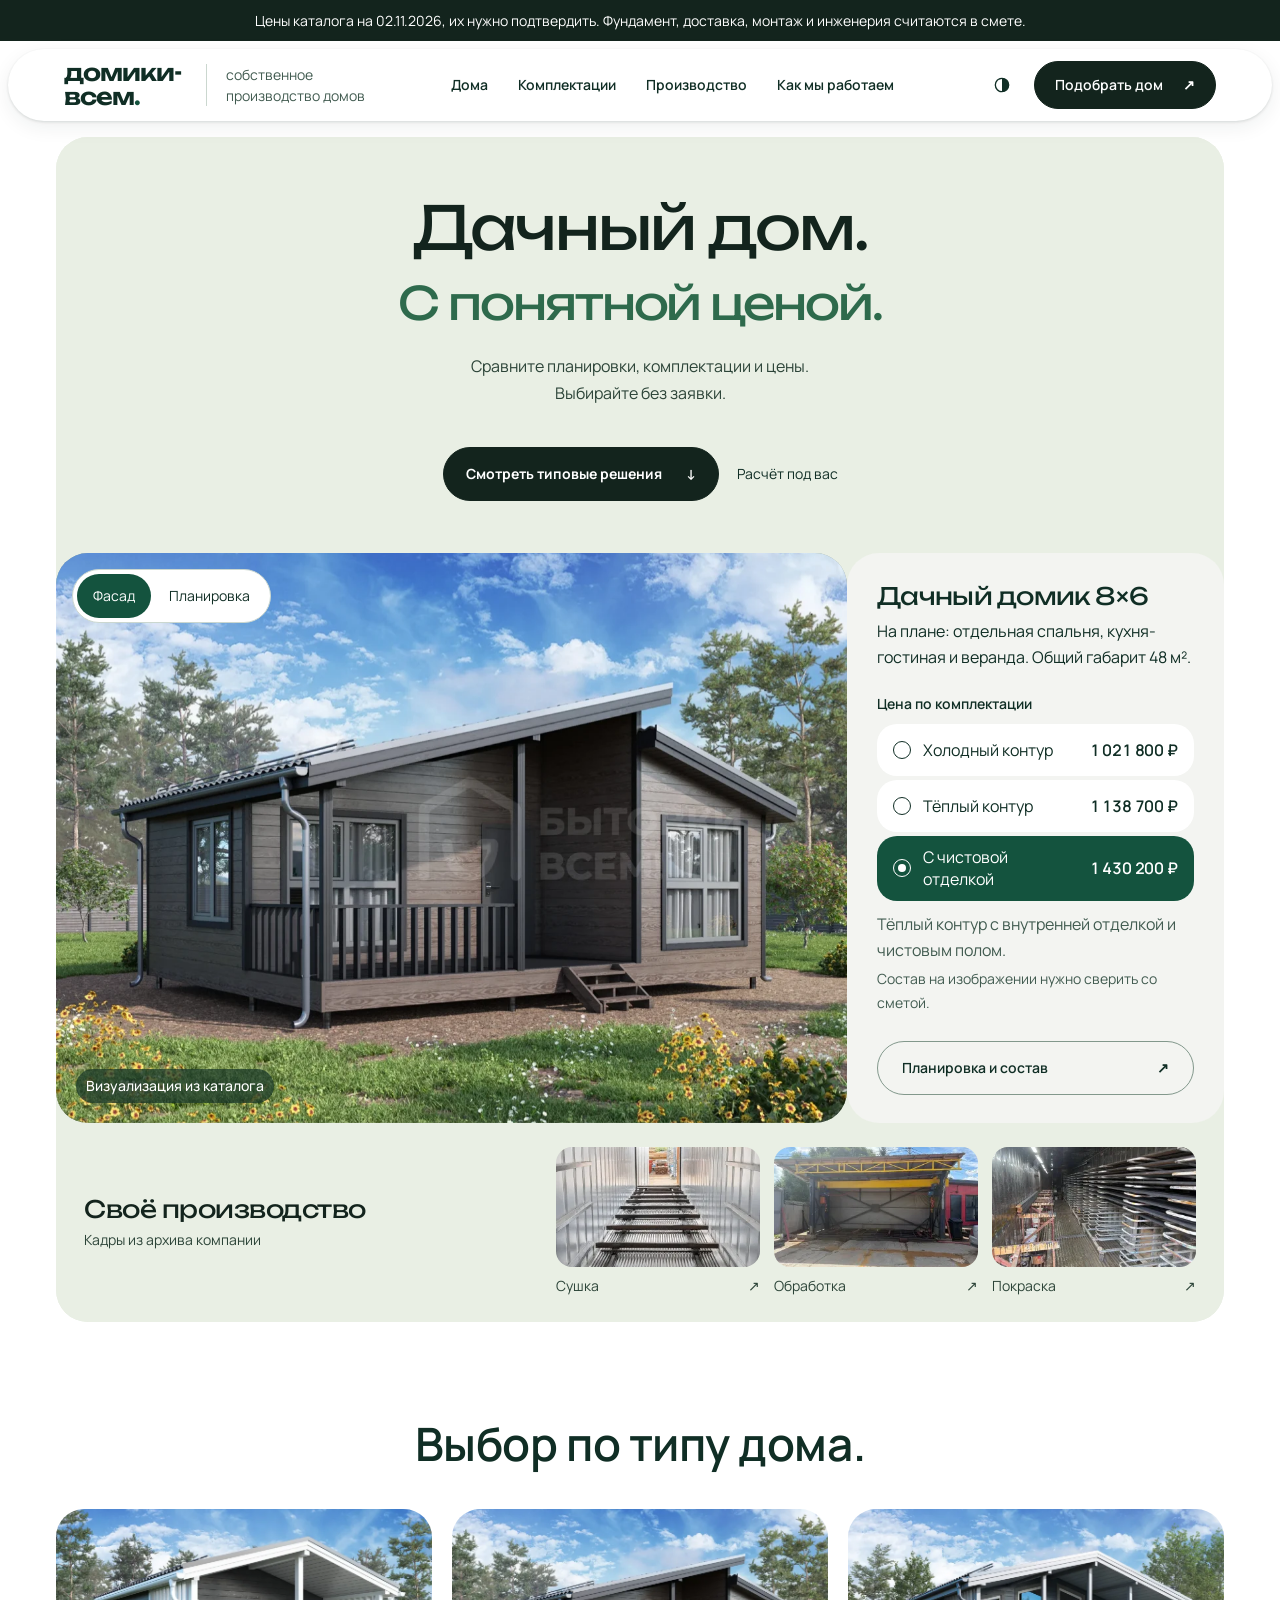
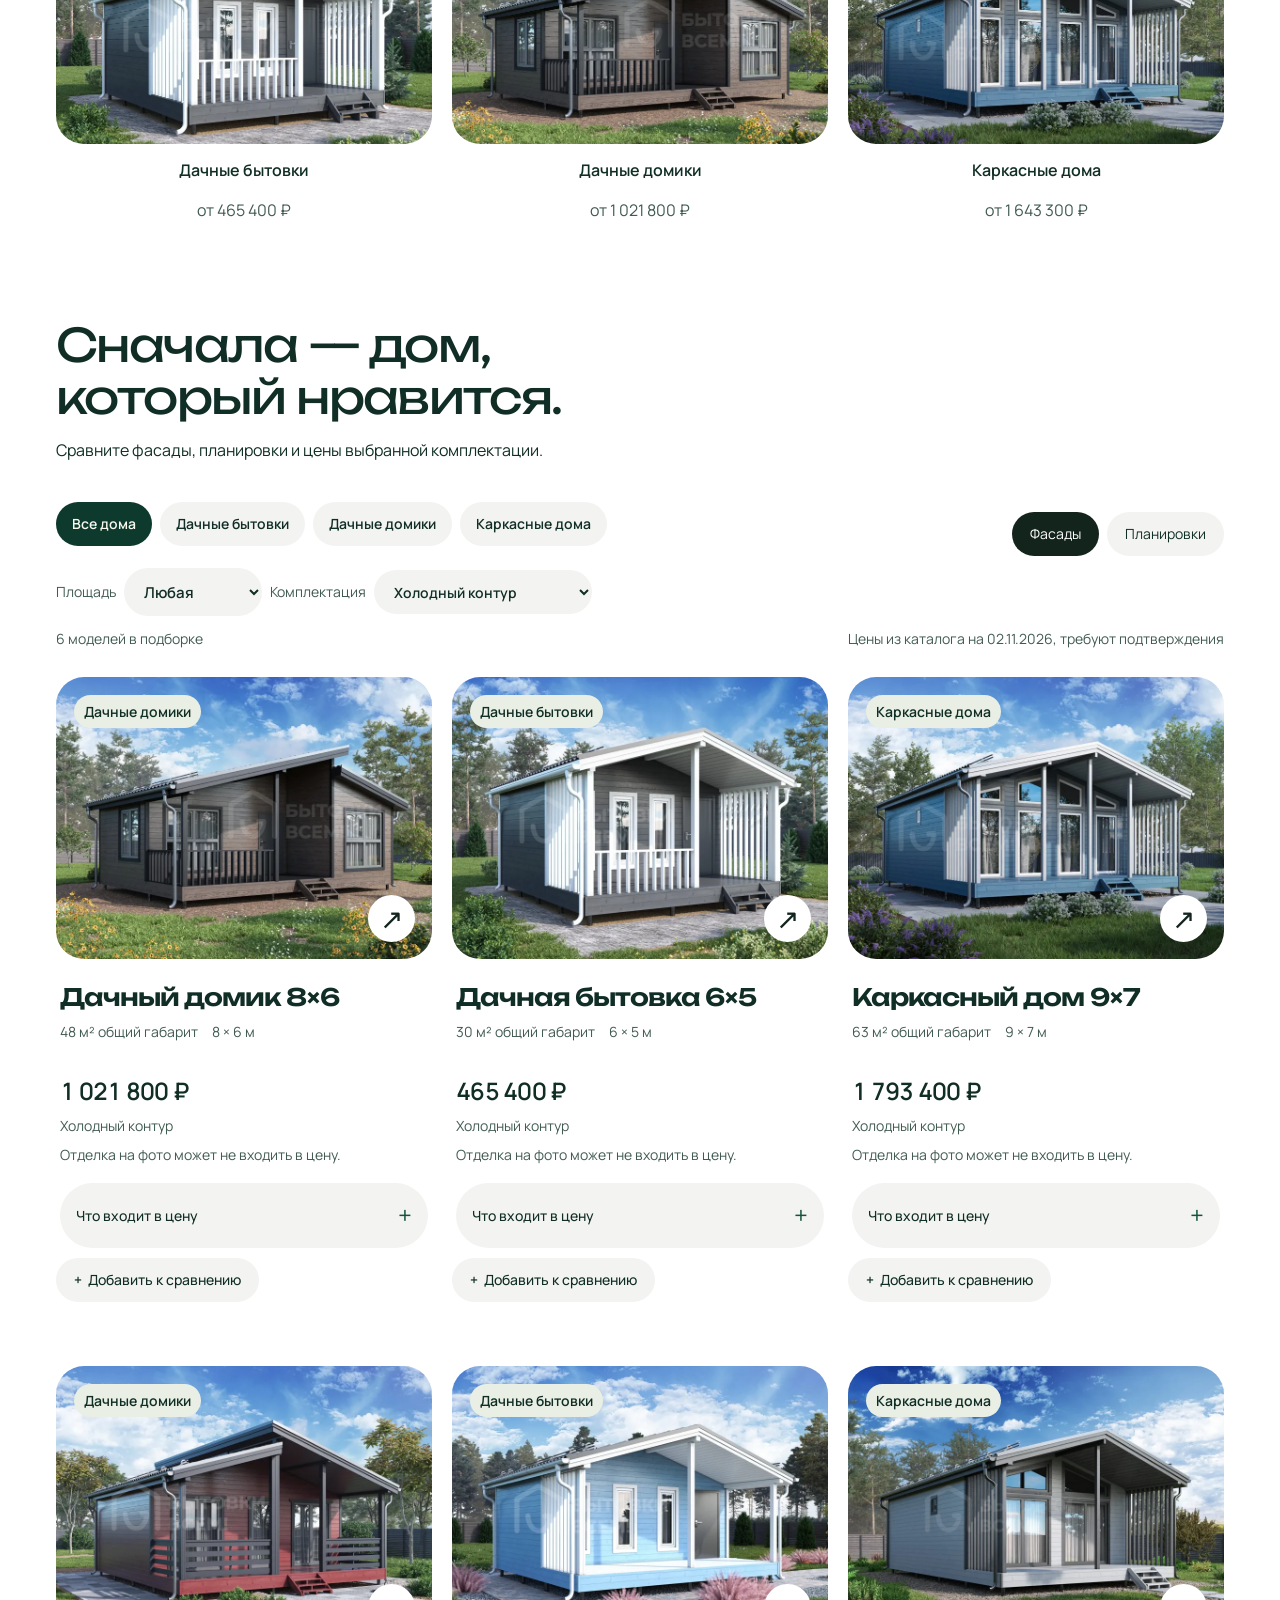
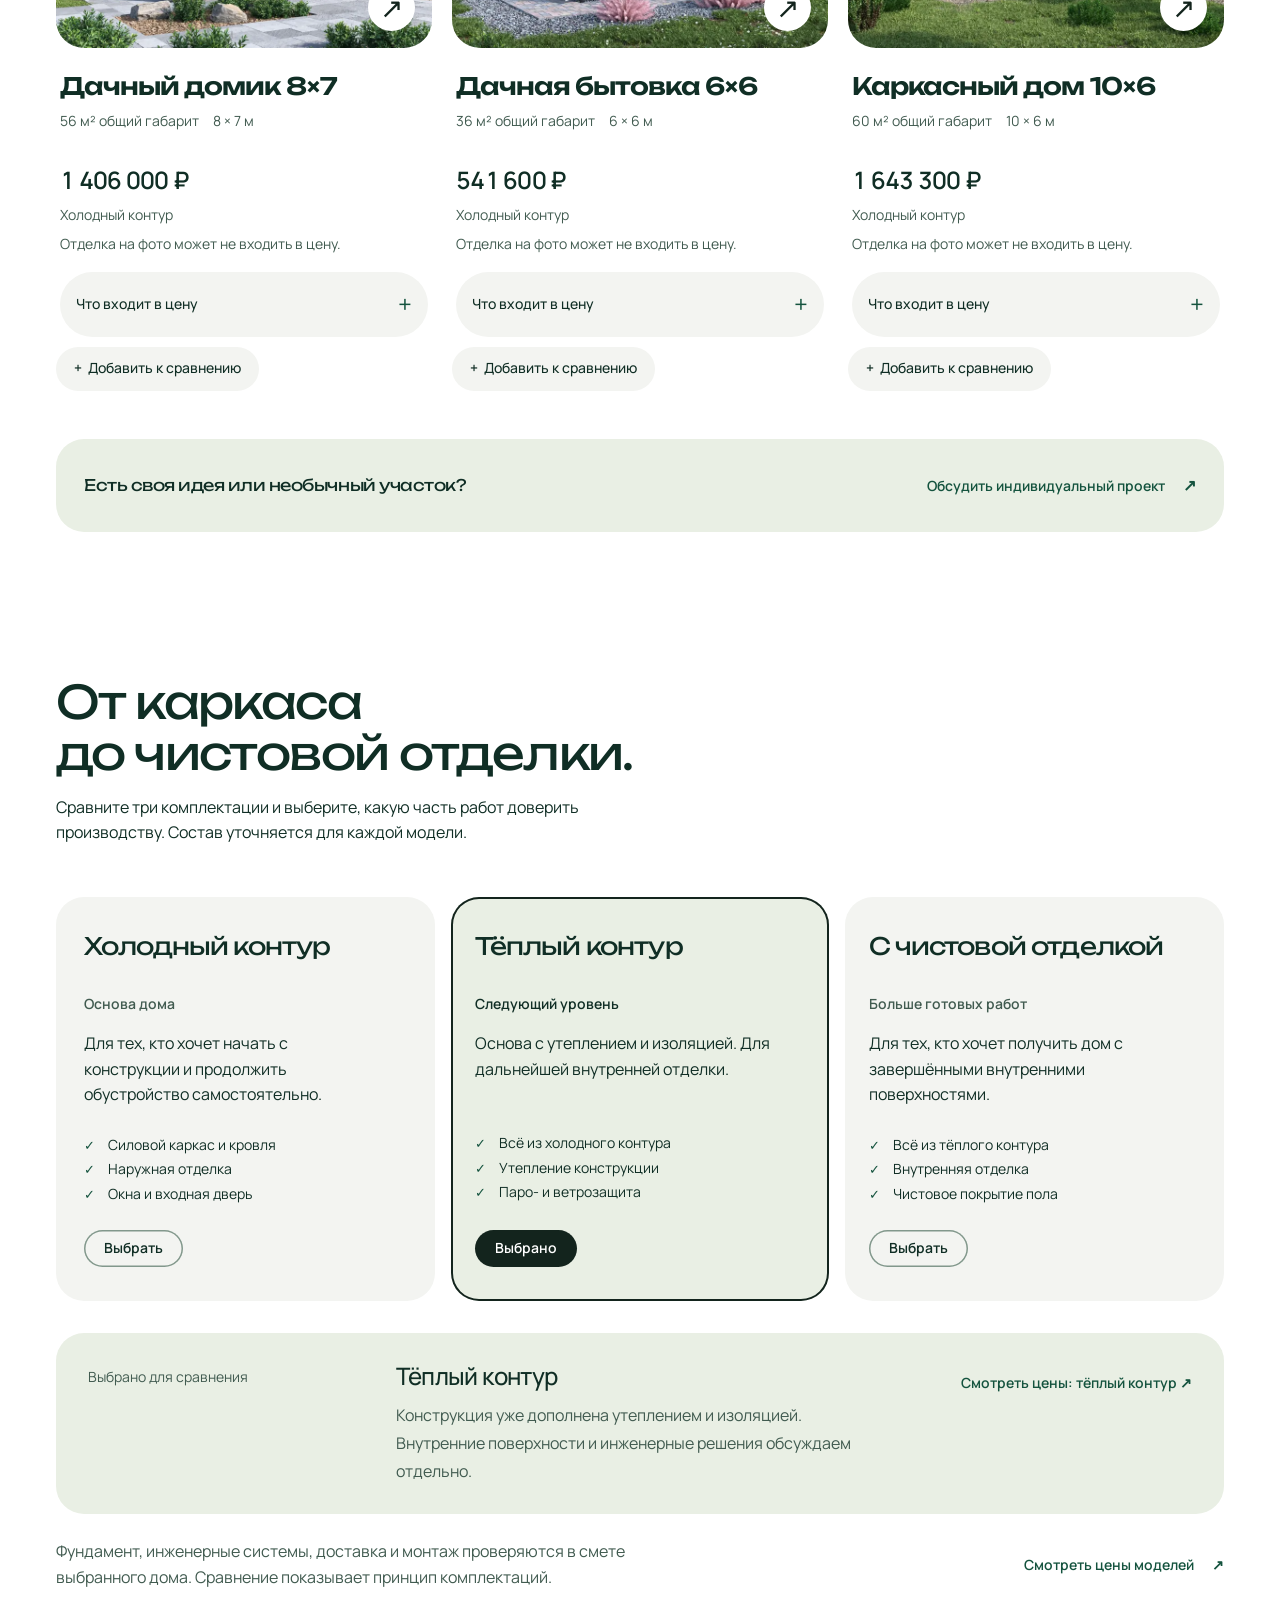
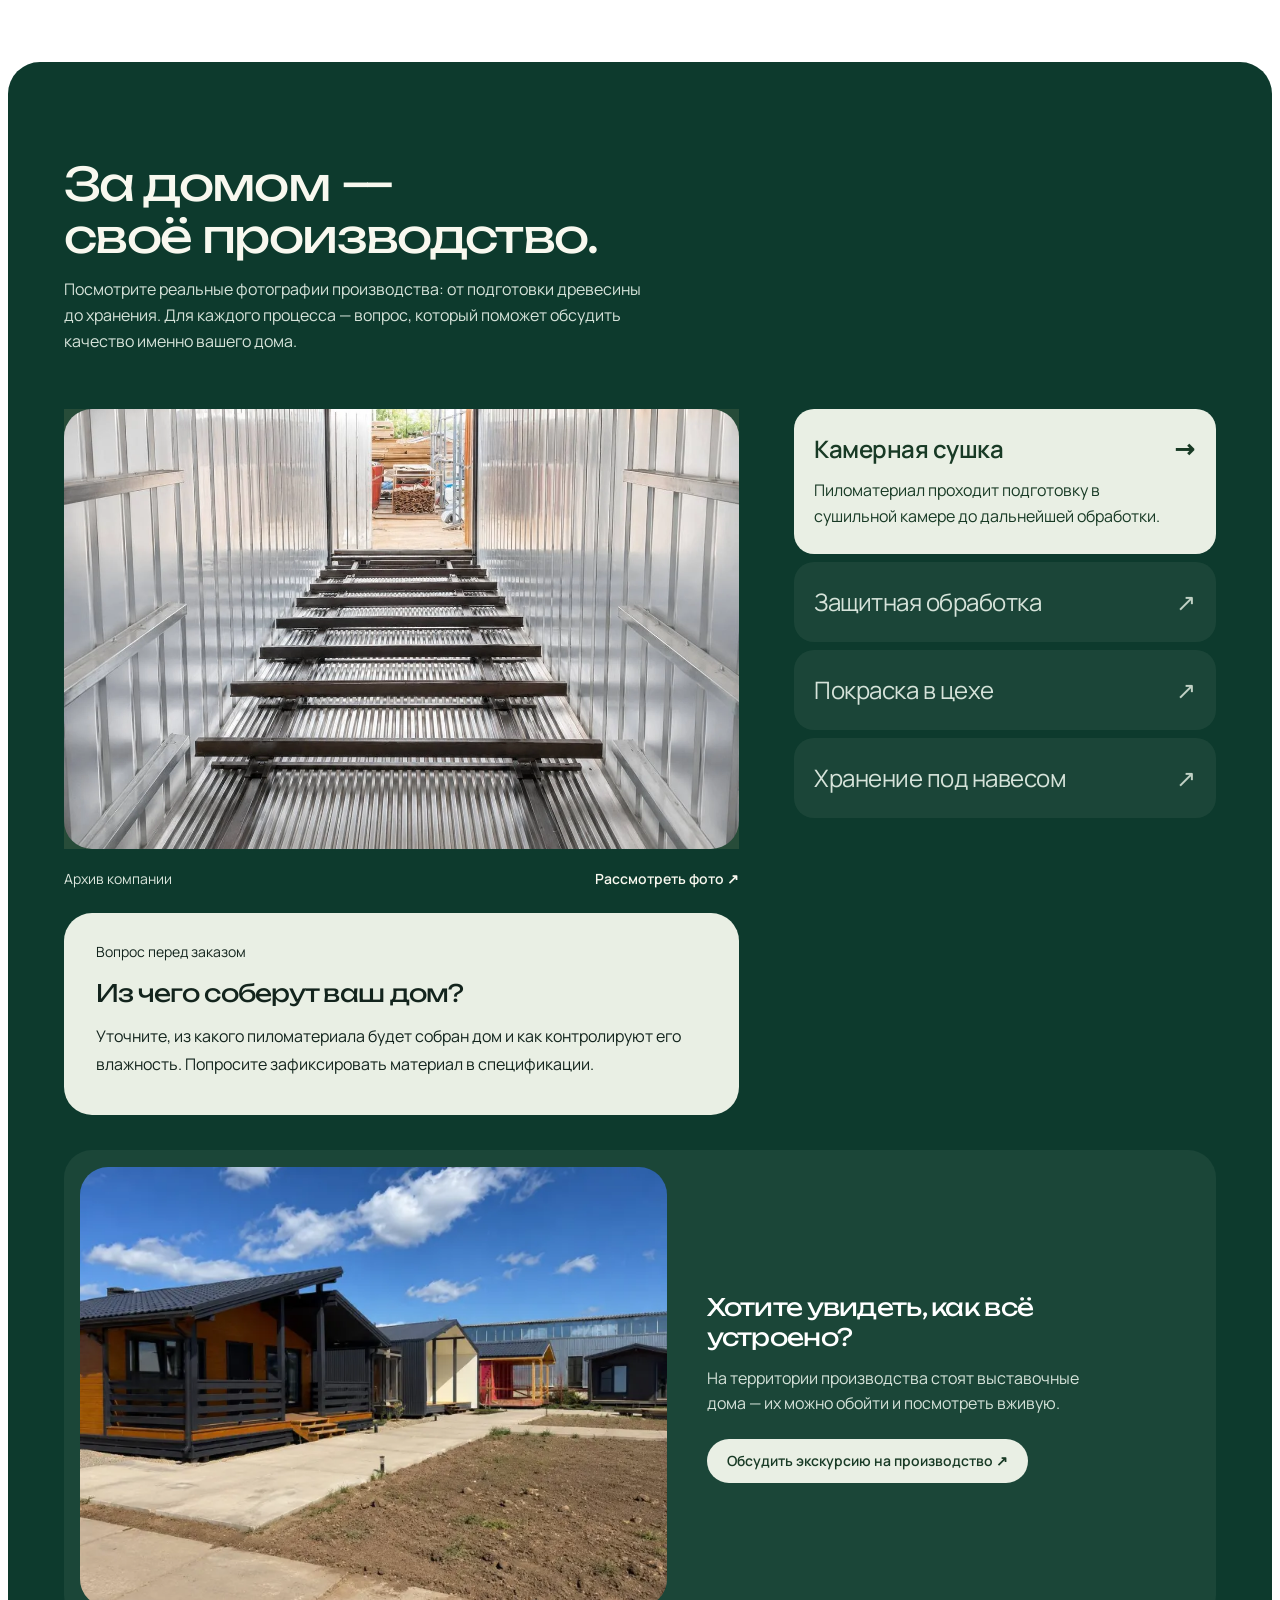
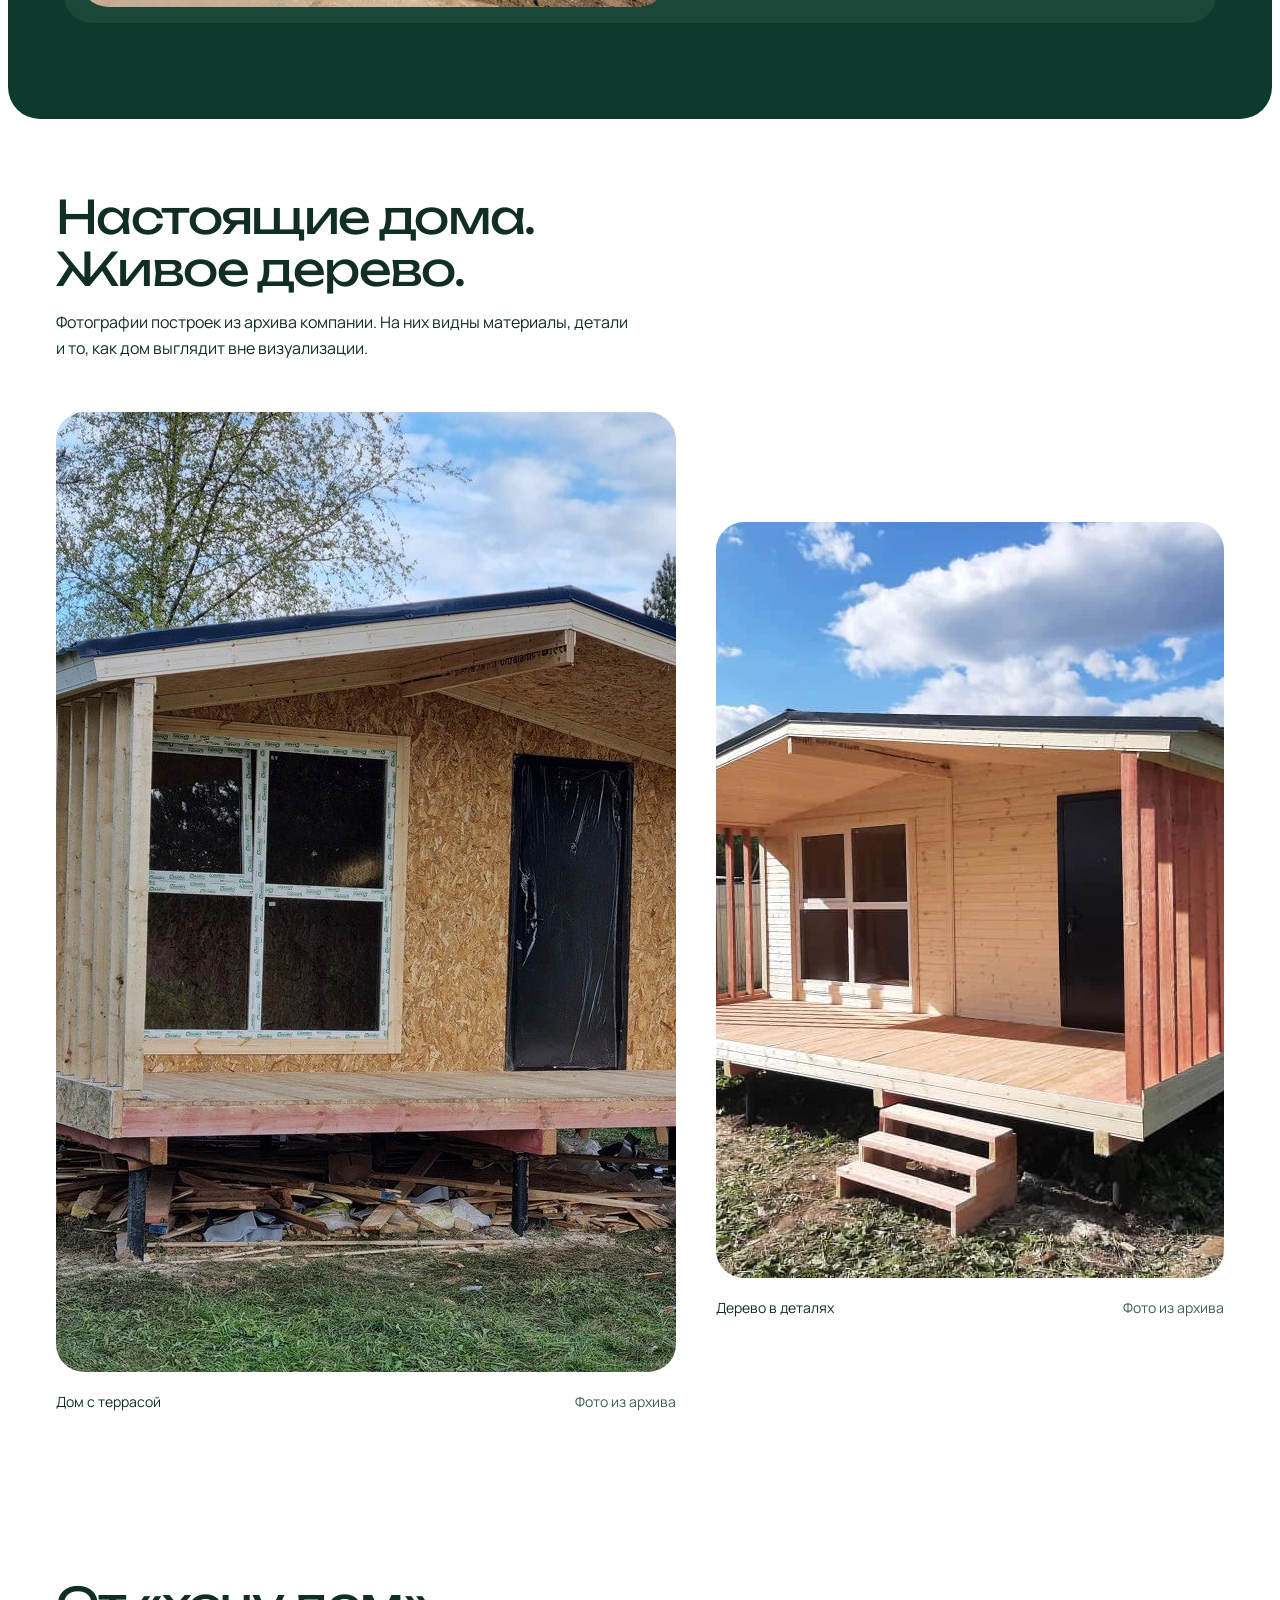
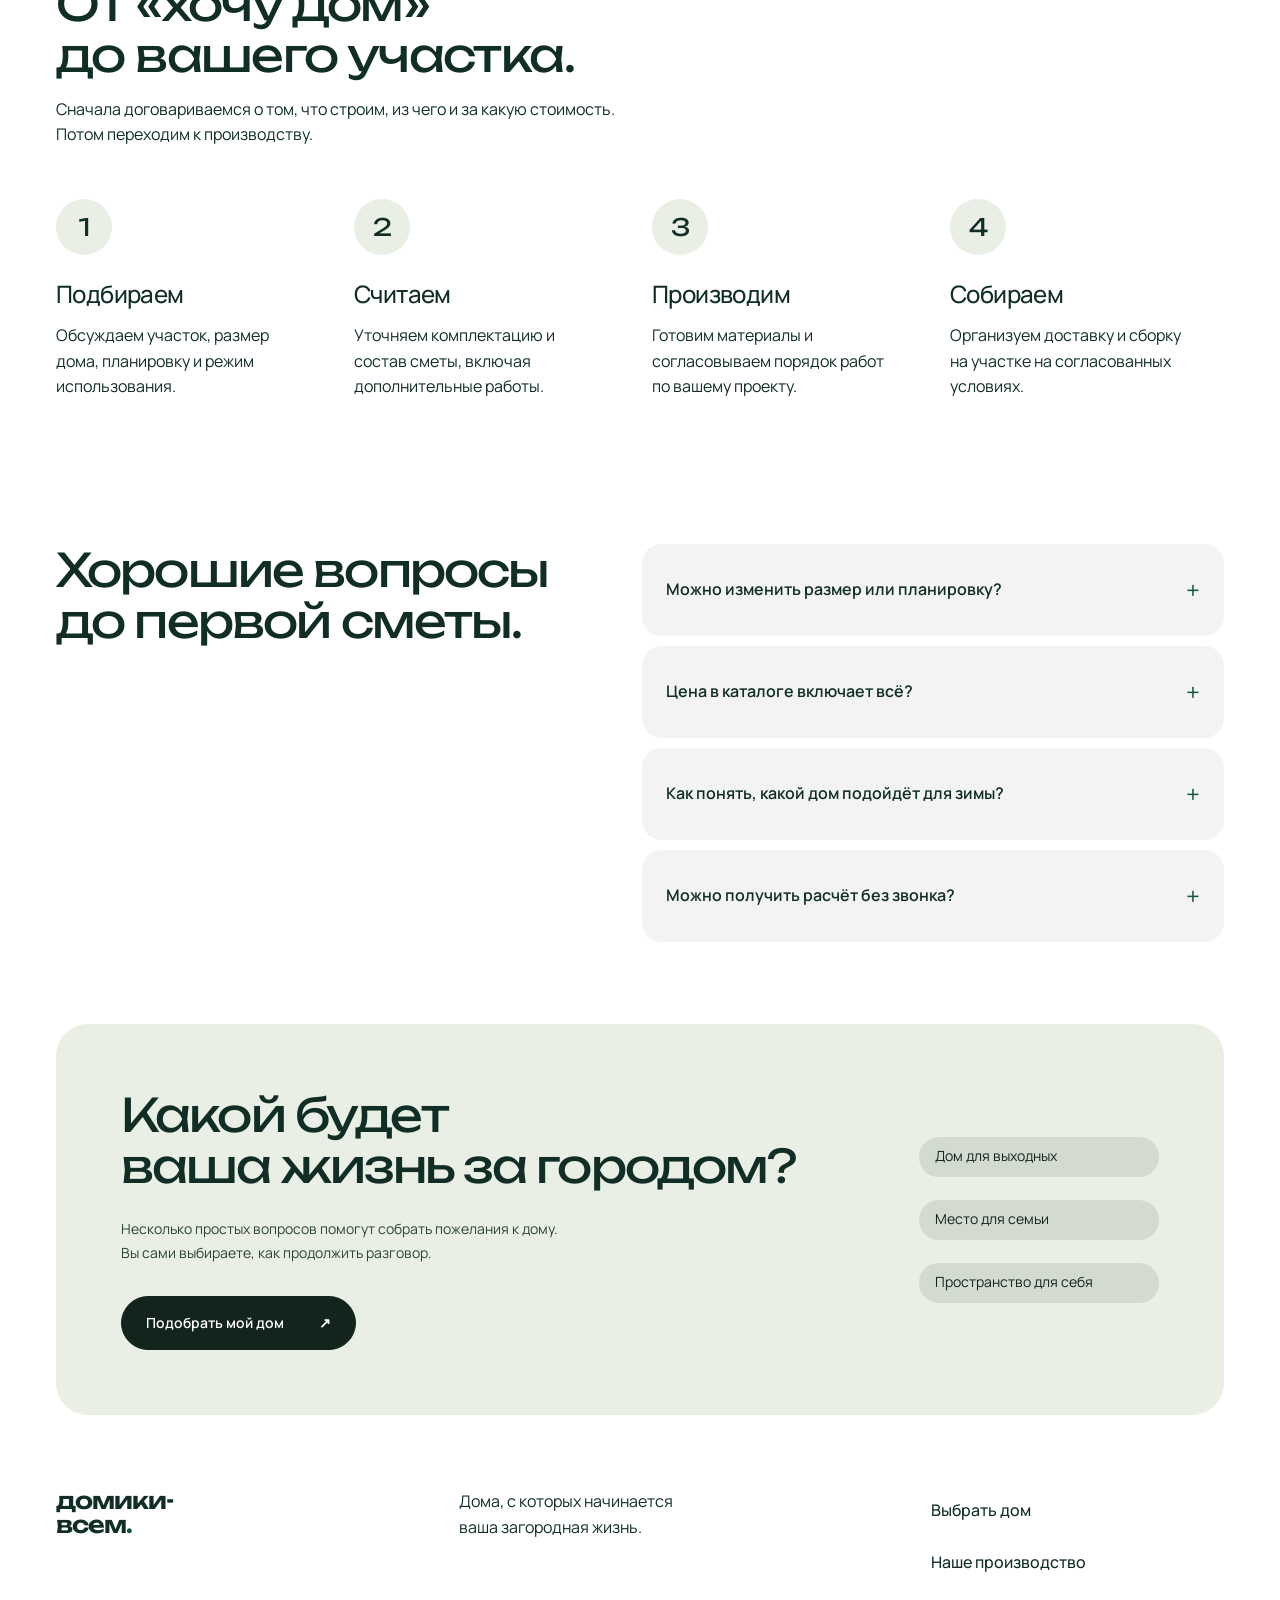
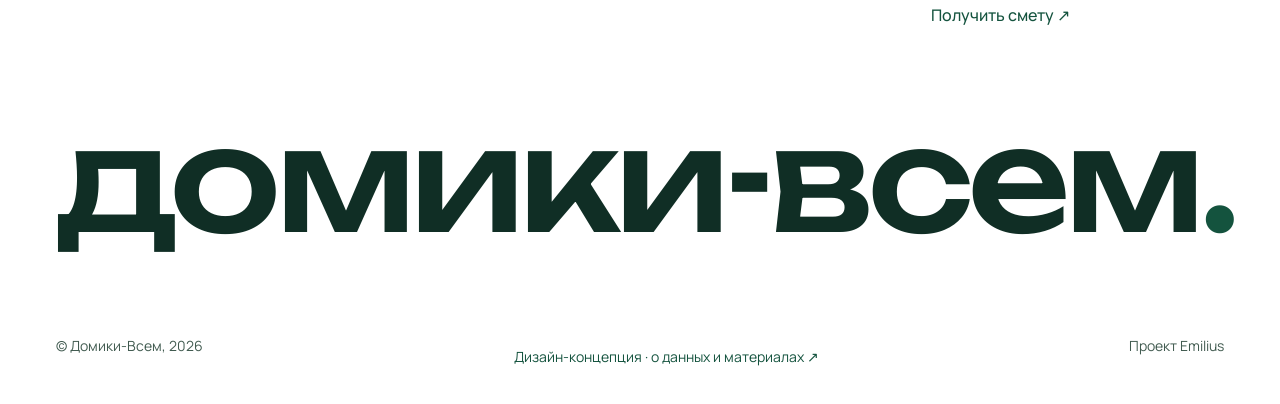
==== experiment/index.html @ b8cc466b "Update the store-style experiment page Co-Authored-By: Claude Opus 5.5 <noreply@anthropic.com>" ====
<!doctype html>
<!-- REVISION 2: Architectural character: compact-house culture, distinctive Unbounded typography, a forest-green living-space hero, staggered house selection and tactile readiness comparison. Product data, estimate flow and public audience preserved. THESIS: A house showroom with transparent choices. OWN-WORLD: daylight canvas, forest green, large unframed architecture and precise spec rows. STORY: see a home, understand its configuration, request an estimate. FIRST VIEWPORT: typographic brand and navigation; left headline, right brief and actions; panoramic house photograph below. FORM: grounded direction 5, exhibition catalogue, seed 46422dab; direct implementation authorized without waiting for customer approval. -->
<html lang="ru">
<head>
<meta charset="UTF-8"><meta name="viewport" content="width=device-width, initial-scale=1.0">
<meta name="theme-color" content="#0d3a2d">
<meta name="robots" content="noindex, nofollow"><meta name="description" content="Дизайн-концепция Домики-Всем: дачные и каркасные дома собственного производства. Выберите модель и комплектацию и посмотрите сценарий получения сметы.">
<title>Домики-Всем — дома для жизни за городом</title>
<link rel="preload" as="font" type="font/woff2" href="assets/unbounded-1.woff2?v=a682225d7b" crossorigin>
<link rel="preload" as="font" type="font/woff2" href="assets/manrope-1.woff2?v=d3303a8d16" crossorigin>
<link rel="stylesheet" href="fonts.css?v=c88b00edbe"><link rel="stylesheet" href="display-font.css?v=42f1547f35"><link rel="stylesheet" href="style.css?v=08215e1f0a"><link rel="stylesheet" href="identity.css?v=648a51b84f"><link rel="stylesheet" href="accessibility.css?v=626a3f6ead"><link rel="stylesheet" href="motion.css?v=b789228e05"><link rel="stylesheet" href="palette.css?v=3a1bd7988d"><link rel="stylesheet" href="hero.css?v=40826214f8">
<link rel="stylesheet" href="store.css?v=24aaf1606e"><link rel="preload" as="image" href="assets/house-1-1.webp" imagesrcset="assets/hero-house-760.webp 760w, assets/hero-house-1200.webp 1200w, assets/house-1-1.webp 1600w" imagesizes="(max-width: 768px) 100vw, (max-width: 950px) calc(100vw - 72px), (max-width: 1100px) 660px, 900px">
</head>
<body>
<a class="skip" href="#main">К содержимому</a>
<p class="store-notice"><span>Цены каталога на 02.11.2026, их нужно подтвердить.</span> <span>Фундамент, доставка, монтаж и инженерия считаются в смете.</span></p>
<header class="header"><div class="header-inner">
<a href="#" class="brand" aria-label="Домики-Всем — главная"><span class="brand-name">домики-<span>всем<span class="brand-period">.</span></span></span><span class="brand-caption"><span class="brand-caption-full">собственное <br>производство домов</span><span class="brand-caption-short">Производство домов</span></span></a>
<nav class="desktop-nav" aria-label="Основная навигация"><a href="#catalog">Дома</a><a href="#packages">Комплектации</a><a href="#production">Производство</a><a href="#process">Как мы работаем</a></nav>
<div class="header-actions"><button class="theme-toggle icon-button" aria-label="Сменить цветовую тему" title="Сменить тему"><svg class="icon" viewBox="0 0 24 24" width="20" height="20" fill="none" stroke="currentColor" stroke-width="1.6" stroke-linecap="round" aria-hidden="true" focusable="false"><circle cx="12" cy="12" r="8"/><path d="M12 4a8 8 0 0 1 0 16z" fill="currentColor" stroke="none"/></svg></button><button class="button button-small outline" data-quiz>Подобрать дом <span aria-hidden="true">↗</span></button><button class="menu-button icon-button" aria-label="Открыть меню" aria-expanded="false" aria-controls="mobile-navigation"><svg class="icon" viewBox="0 0 24 24" width="20" height="20" fill="none" stroke="currentColor" stroke-width="1.6" stroke-linecap="round" aria-hidden="true" focusable="false"><path d="M4 7h16M4 12h16M4 17h16"/></svg></button></div>
</div><nav id="mobile-navigation" class="mobile-nav" aria-label="Мобильная навигация" hidden><a href="#catalog">Дома</a><a href="#packages">Комплектации</a><a href="#production">Производство</a><a href="#process">Как мы работаем</a><button class="button" id="mobile-menu-quiz" type="button">Подобрать дом <span aria-hidden="true">↗</span></button></nav></header>
<main id="main" tabindex="-1">
<div id="home-page">
<section class="hero hero-v2 hero-v3 container" aria-labelledby="hero-title">
<div class="hero-stage">
<div class="hero-copy">
<h1 id="hero-title">Дачный дом. <br><span>С понятной ценой.</span></h1>
<p class="hero-lead">Сравните планировки, комплектации и цены. Выбирайте без заявки.</p>
<div class="hero-buttons"><a class="button" id="hero-catalog-open" href="#catalog">Смотреть типовые решения <span aria-hidden="true">↓</span></a><button class="text-button" data-quiz>Расчёт под вас</button></div>

</div>
<div class="hero-featured">
<div class="hero-visual"><img id="hero-image" src="assets/house-1-1.webp" srcset="assets/hero-house-760.webp 760w, assets/hero-house-1200.webp 1200w, assets/house-1-1.webp 1600w" sizes="(max-width: 768px) 100vw, (max-width: 950px) calc(100vw - 72px), (max-width: 1100px) 660px, 900px" alt="Дачный домик 8×6: визуализация из каталога компании" width="1600" height="1200" fetchpriority="high"><span class="image-caption" id="hero-image-caption" role="status">Визуализация из каталога</span><div class="hero-image-feedback" id="hero-image-feedback" hidden><p id="hero-image-status" role="status"></p><button class="button" id="hero-image-retry" type="button" hidden>Повторить загрузку</button></div><div class="hero-view-controls" role="group" aria-label="Рассмотреть дом 8×6"><button type="button" data-hero-view="facade" aria-pressed="true" aria-controls="hero-image">Фасад</button><button type="button" data-hero-view="plan" aria-pressed="false" aria-controls="hero-image">Планировка</button></div><a class="hero-plan-full" id="hero-plan-full" href="assets/house-1-2.webp" target="_blank" rel="noopener" aria-label="План дома 8×6 в полном размере (новая вкладка)" hidden>План целиком ↗</a></div>
<aside class="hero-offer" aria-labelledby="hero-model-title">
<h2 id="hero-model-title">Дачный домик 8×6</h2><p class="hero-model-meta">На плане: отдельная спальня, кухня-гостиная и веранда. Общий габарит 48 м².</p>
<div class="hero-data-feedback" id="hero-data-feedback" hidden><p id="hero-data-status" role="status"></p><button class="text-button" id="hero-data-retry" type="button">Повторить загрузку каталога ↻</button></div><fieldset class="hero-packages" id="hero-packages"><legend>Цена по комплектации</legend><label class="hero-package"><input type="radio" name="hero-edition" value="0"><span class="hero-package-name">Холодный контур</span><strong class="hero-package-price" data-hero-price="0">1 021 800 ₽</strong></label><label class="hero-package"><input type="radio" name="hero-edition" value="1"><span class="hero-package-name">Тёплый контур</span><strong class="hero-package-price" data-hero-price="1">1 138 700 ₽</strong></label><label class="hero-package"><input type="radio" name="hero-edition" value="2" checked><span class="hero-package-name">С чистовой отделкой</span><strong class="hero-package-price" data-hero-price="2">1 430 200 ₽</strong></label></fieldset>
<p class="hero-package-copy" id="hero-package-copy" aria-live="polite">Тёплый контур с внутренней отделкой и чистовым полом.</p>
<p class="hero-price-note"><span id="hero-price-scope">Состав на изображении нужно сверить со сметой.</span></p>
<a class="button outline" id="hero-model-open" href="#house-1">Планировка и состав <span aria-hidden="true">↗</span></a>
</aside></div>
<div class="hero-workshop-proof"><div class="hero-workshop-copy"><strong>Своё производство</strong><p>Кадры из архива компании</p></div><div class="hero-workshop-photos" role="group" aria-label="Рассмотреть производство"><a href="#production" data-production-preview="drying" aria-label="Камерная сушка — посмотреть производство"><img src="assets/hero-drying-320.webp" alt="" width="320" height="240" loading="lazy"><span>Сушка <span aria-hidden="true">↗</span></span></a><a href="#production" data-production-preview="treatment" aria-label="Защитная обработка древесины — посмотреть производство"><img src="assets/hero-treatment-320.webp" alt="" width="320" height="240" loading="lazy"><span>Обработка <span aria-hidden="true">↗</span></span></a><a href="#production" data-production-preview="painting" aria-label="Покраска в цехе — посмотреть производство"><img src="assets/hero-painting-320.webp" alt="" width="320" height="240" loading="lazy"><span>Покраска <span aria-hidden="true">↗</span></span></a></div></div>
</div>
</section>
<section class="container store-types" aria-labelledby="store-types-title"><h2 id="store-types-title">Выбор по типу дома.</h2><div class="store-type-grid"><a class="store-type" href="#catalog" data-shop-category="products"><span class="store-type-media"><img src="assets/house-2-1.webp" srcset="assets/house-2-1-800.webp 800w, assets/house-2-1-1200.webp 1200w, assets/house-2-1.webp 1600w" sizes="(max-width: 600px) 160px, 420px" alt="" width="960" height="660" loading="lazy"></span><strong>Дачные бытовки</strong><span class="store-type-price">от 465 400 ₽</span></a><a class="store-type" href="#catalog" data-shop-category="homes"><span class="store-type-media"><img src="assets/house-1-1.webp" srcset="assets/house-1-1-800.webp 800w, assets/house-1-1-1200.webp 1200w, assets/house-1-1.webp 1600w" sizes="(max-width: 600px) 160px, 420px" alt="" width="960" height="660" loading="lazy"></span><strong>Дачные домики</strong><span class="store-type-price">от 1 021 800 ₽</span></a><a class="store-type" href="#catalog" data-shop-category="frame"><span class="store-type-media"><img src="assets/house-3-1.webp" srcset="assets/house-3-1-800.webp 800w, assets/house-3-1-1200.webp 1200w, assets/house-3-1.webp 1600w" sizes="(max-width: 600px) 160px, 420px" alt="" width="960" height="660" loading="lazy"></span><strong>Каркасные дома</strong><span class="store-type-price">от 1 643 300 ₽</span></a></div></section>
<section class="section container catalog" id="catalog" aria-labelledby="catalog-title"><div class="section-heading"><div><h2 id="catalog-title">Сначала — дом, <br>который нравится.</h2></div><p class="section-intro">Сравните фасады, планировки и цены выбранной комплектации.</p></div>
<div class="store-toolbar"><div class="catalog-controls"><div class="category-tabs" role="group" aria-label="Тип дома"><button class="filter active" data-category="all" aria-pressed="true">Все дома</button><button class="filter" data-category="products" aria-pressed="false">Дачные бытовки</button><button class="filter" data-category="homes" aria-pressed="false">Дачные домики</button><button class="filter" data-category="frame" aria-pressed="false">Каркасные дома</button></div></div>
<details class="catalog-options" id="catalog-options" open><summary><span>Площадь и комплектация<small id="catalog-options-summary">Любая площадь · Холодный контур</small></span></summary><div class="catalog-options-panel"><label class="area-filter">Площадь <select id="area-filter" aria-label="Площадь дома"><option value="all">Любая</option><option value="small">До 40 м²</option><option value="medium">40–60 м²</option><option value="large">От 60 м²</option></select></label><div class="catalog-edition"><label for="catalog-edition">Комплектация</label><select id="catalog-edition"><option value="0">Холодный контур</option><option value="1">Тёплый контур</option><option value="2">С чистовой отделкой</option></select><p id="catalog-edition-note">Каркас, кровля, наружная отделка, окна и входная дверь. Состав уточняется по модели.</p></div><button class="button" id="catalog-options-done">Показать подборку</button></div></details><div class="catalog-view" role="group" aria-label="Изображения в каталоге"><span>Рассмотреть дома</span><div><button data-catalog-view="facade" aria-pressed="true">Фасады</button><button data-catalog-view="plan" aria-pressed="false">Планировки</button></div></div></div><div class="catalog-meta"><span id="catalog-count" aria-live="polite">Загружаем модели…</span><span>Цены из каталога на 02.11.2026, требуют подтверждения</span></div>
<div class="compare-tray" id="compare-tray" hidden><p id="compare-count" tabindex="-1" role="status"></p><div><button class="button" id="compare-open" disabled>Сравнить два дома</button><button class="text-button" id="compare-clear">Очистить</button></div></div><div class="model-grid" id="model-grid"></div><div id="catalog-empty" class="empty-state" hidden><h3>В этой подборке пока нет домов</h3><p>Попробуйте другую площадь или сбросьте фильтры.</p><button class="button outline" id="reset-filters">Показать все дома</button></div>
<section id="house-comparison" class="house-comparison" aria-labelledby="comparison-title" hidden><h3 id="comparison-title" tabindex="-1">Два дома. Планировки и цены.</h3><p>Сравниваем габариты и цены комплектаций из каталога на 02.11.2026. Состав на фото и итоговую смету на участке нужно подтвердить.</p><div id="comparison-content"></div><button class="text-button" id="compare-return">← Вернуться к выбору домов</button></section><div class="catalog-help"><span>Есть своя идея или необычный участок?</span><button class="text-button" data-quiz>Обсудить индивидуальный проект <span aria-hidden="true">↗</span></button></div>
</section>
<section class="packages-section section" id="packages" aria-labelledby="packages-title"><div class="container"><div class="section-heading"><div><h2 id="packages-title">От каркаса <br>до чистовой отделки.</h2></div><p class="section-intro">Сравните три комплектации и выберите, какую часть работ доверить производству. Состав уточняется для каждой модели.</p></div>
<div class="package-columns"><article class="package-choice" data-readiness="0" tabindex="0" role="button" aria-pressed="false" aria-label="Показать холодный контур"><span class="package-index">Основа дома</span><h3>Холодный контур</h3><p>Для тех, кто хочет начать с конструкции и продолжить обустройство самостоятельно.</p><ul><li>Силовой каркас и кровля</li><li>Наружная отделка</li><li>Окна и входная дверь</li></ul></article><article class="package-featured package-choice" data-readiness="1" tabindex="0" role="button" aria-pressed="true" aria-label="Показать тёплый контур"><span class="package-index">Следующий уровень</span><h3>Тёплый контур</h3><p>Основа с утеплением и изоляцией. Для дальнейшей внутренней отделки.</p><ul><li>Всё из холодного контура</li><li>Утепление конструкции</li><li>Паро- и ветрозащита</li></ul></article><article class="package-choice" data-readiness="2" tabindex="0" role="button" aria-pressed="false" aria-label="Показать чистовую отделку"><span class="package-index">Больше готовых работ</span><h3>С чистовой отделкой</h3><p>Для тех, кто хочет получить дом с завершёнными внутренними поверхностями.</p><ul><li>Всё из тёплого контура</li><li>Внутренняя отделка</li><li>Чистовое покрытие пола</li></ul></article></div><div class="readiness-summary" aria-live="polite"><span class="readiness-label">Выбрано для сравнения</span><div><h3 id="readiness-title">Тёплый контур</h3><p id="readiness-copy">Конструкция уже дополнена утеплением и изоляцией. Внутренние поверхности и инженерные решения обсуждаем отдельно.</p></div><a class="text-button" id="readiness-catalog" href="#catalog">Смотреть цены: тёплый контур ↗</a></div><div class="package-footnote"><p>Фундамент, инженерные системы, доставка и монтаж проверяются в смете выбранного дома. Сравнение показывает принцип комплектаций.</p><a class="text-button" href="#catalog">Смотреть цены моделей <span aria-hidden="true">↗</span></a></div>
</div></section>
<section class="production-section section" id="production" aria-labelledby="production-title"><div class="container"><div class="production-top"><div><h2 id="production-title">За домом — <br>своё производство.</h2></div><p>Посмотрите реальные фотографии производства: от подготовки древесины до хранения. Для каждого процесса — вопрос, который поможет обсудить качество именно вашего дома.</p></div><div class="production-layout"><div class="production-tabs" role="group" aria-label="Процессы производства"><button class="production-tab active" data-production="drying" aria-pressed="true"><span class="production-tab-title">Камерная сушка <span aria-hidden="true">↗</span></span><span class="production-tab-copy">Пиломатериал проходит подготовку в сушильной камере до дальнейшей обработки.</span></button><button class="production-tab" data-production="treatment" aria-pressed="false"><span class="production-tab-title">Защитная обработка <span aria-hidden="true">↗</span></span><span class="production-tab-copy">На производстве есть ванна для обработки древесины огнебиозащитным составом.</span></button><button class="production-tab" data-production="painting" aria-pressed="false"><span class="production-tab-title">Покраска в цехе <span aria-hidden="true">↗</span></span><span class="production-tab-copy">Отдельный покрасочный цех позволяет работать с материалом круглый год.</span></button><button class="production-tab" data-production="warehouse" aria-pressed="false"><span class="production-tab-title">Хранение под навесом <span aria-hidden="true">↗</span></span><span class="production-tab-copy">Подготовленные к отправке материалы хранятся на территории производства под навесом.</span></button></div><div class="production-evidence"><div class="production-visual"><img id="production-image" src="assets/drying.webp" alt="Сушильная камера на производстве Домики-Всем" width="1200" height="900" loading="lazy"></div><div class="production-photo-tools"><span>Архив компании</span><a class="text-button" id="production-full" href="assets/drying.webp" target="_blank" rel="noopener" aria-label="Рассмотреть фото: Камерная сушка (новая вкладка)">Рассмотреть фото ↗</a></div><div class="production-question" aria-live="polite" aria-atomic="true"><span>Вопрос перед заказом</span><h3 id="production-question-title">Из чего соберут ваш дом?</h3><p id="production-question-copy">Уточните, из какого пиломатериала будет собран дом и как контролируют его влажность. Попросите зафиксировать материал в спецификации.</p></div></div></div><div class="production-visit has-photo"><figure class="production-visit-photo"><img src="assets/showroom-760.webp" srcset="assets/showroom-760.webp 760w, assets/showroom-1200.webp 1200w" sizes="(max-width: 768px) 100vw, 55vw" width="1200" height="900" loading="lazy" decoding="async" alt="Выставочные дома на территории производства: дом с террасой и несколько небольших домиков у цеха"></figure><div class="production-visit-copy"><p>Хотите увидеть, как всё устроено?</p><span>На территории производства стоят выставочные дома — их можно обойти и посмотреть вживую.</span><button class="text-button" id="tour-request">Обсудить экскурсию на производство ↗</button></div></div></div></section>
<section class="section container real-houses" aria-labelledby="real-title"><div class="section-heading"><div><h2 id="real-title">Настоящие дома. <br>Живое дерево.</h2></div><p class="section-intro">Фотографии построек из архива компании. На них видны материалы, детали и то, как дом выглядит вне визуализации.</p></div><div class="built-grid"><figure><img src="assets/built-house.webp" alt="Построенный деревянный дом с крытой террасой" width="1280" height="960" loading="lazy"><figcaption>Дом с террасой <span>Фото из архива</span></figcaption></figure><figure><img src="assets/built-house-2.webp" alt="Дачный дом с деревянной отделкой и перилами террасы" width="1008" height="756" loading="lazy"><figcaption>Дерево в деталях <span>Фото из архива</span></figcaption></figure></div></section>
<section class="section process-section container" id="process" aria-labelledby="process-title"><div class="section-heading"><div><h2 id="process-title">От «хочу дом» <br>до вашего участка.</h2></div><p class="section-intro">Сначала договариваемся о том, что строим, из чего и за какую стоимость. Потом переходим к производству.</p></div><ol class="process-list"><li><span class="step-number">1</span><h3>Подбираем</h3><p>Обсуждаем участок, размер дома, планировку и режим использования.</p></li><li><span class="step-number">2</span><h3>Считаем</h3><p>Уточняем комплектацию и состав сметы, включая дополнительные работы.</p></li><li><span class="step-number">3</span><h3>Производим</h3><p>Готовим материалы и согласовываем порядок работ по вашему проекту.</p></li><li><span class="step-number">4</span><h3>Собираем</h3><p>Организуем доставку и сборку на участке на согласованных условиях.</p></li></ol></section>
<section class="section faq-section container" aria-labelledby="faq-title"><div class="faq-layout"><h2 id="faq-title">Хорошие вопросы <br>до первой сметы.</h2><div class="faq-list"><details><summary>Можно изменить размер или планировку?</summary><p>Компания рассматривает индивидуальные проекты. Расскажите о нужном размере, расположении окон, входа и террасы: возможность изменений и стоимость уточняются по проекту.</p></details><details><summary>Цена в каталоге включает всё?</summary><p>В каталоге показана цена комплектации из открытого каталога на дату подготовки концепции. Актуальную стоимость, фундамент, доставку, монтаж и инженерные системы нужно подтвердить в индивидуальной смете.</p></details><details><summary>Как понять, какой дом подойдёт для зимы?</summary><p>При подборе укажите, планируете ли приезжать зимой или жить постоянно. Утепление, отопление и инженерные решения должны соответствовать режиму использования: одно название комплектации этого не определяет.</p></details><details><summary>Можно получить расчёт без звонка?</summary><p>Да, в предлагаемом сценарии можно выбрать Telegram и указать свой username. Если удобнее другой мессенджер, можно оставить телефон и не давать разрешение на звонок.</p></details></div></div></section>
<section class="container final-section"><div><h2>Какой будет <br>ваша жизнь за городом?</h2><p>Несколько простых вопросов помогут собрать пожелания к дому. <br>Вы сами выбираете, как продолжить разговор.</p><button class="button light" data-quiz>Подобрать мой дом <span aria-hidden="true">↗</span></button></div><div class="final-note"><span>Дом для выходных</span><span>Место для семьи</span><span>Пространство для себя</span></div></section>
</div>
<div id="detail-page" hidden></div>
</main>
<footer class="footer container"><div class="footer-top"><a class="brand footer-brand" href="#"><span class="brand-name">домики-<span>всем<span class="brand-period">.</span></span></span></a><p>Дома, с которых начинается <br>ваша загородная жизнь.</p><nav aria-label="Навигация в подвале"><a href="#catalog">Выбрать дом</a><a href="#production">Наше производство</a><button class="text-button" data-quiz>Получить смету ↗</button></nav></div><div class="footer-signature" aria-hidden="true">домики-всем<span>.</span></div><div class="footer-bottom"><span>© Домики-Всем, 2026</span><button class="concept-link" id="concept-info">Дизайн-концепция · о данных и материалах ↗</button><span>Проект Emilius</span></div></footer>
<dialog id="quiz-dialog" aria-labelledby="quiz-title"><div class="dialog-header"><span class="dialog-brand">домики-всем.</span><button class="icon-button close-dialog" aria-label="Закрыть подбор"><svg class="icon" viewBox="0 0 24 24" width="20" height="20" fill="none" stroke="currentColor" stroke-width="1.6" stroke-linecap="round" aria-hidden="true" focusable="false"><path d="M6 6l12 12M18 6L6 18"/></svg></button></div><div id="quiz-content"></div></dialog>
<dialog id="info-dialog" aria-labelledby="info-title"><div class="dialog-header"><span class="dialog-brand">О проекте</span><button class="icon-button close-info" aria-label="Закрыть информацию"><svg class="icon" viewBox="0 0 24 24" width="20" height="20" fill="none" stroke="currentColor" stroke-width="1.6" stroke-linecap="round" aria-hidden="true" focusable="false"><path d="M6 6l12 12M18 6L6 18"/></svg></button></div><div class="info-content"><h2 id="info-title">Увидеть будущий сайт <br>до его запуска.</h2><p>Это самостоятельная интерактивная концепция редизайна, подготовленная Emilius по переписке проекта. Она не заменяет действующий сайт компании.</p><p>Выбранные модели, параметры и цены взяты из открытого каталога 2 ноября 2026 года. Их актуальность и состав комплектаций требуют подтверждения. Фотографии и визуализации взяты из материалов компании и её сайта.</p><p>Формы работают в демонстрационном режиме. Данные никуда не отправляются и не сохраняются после закрытия страницы. Можно скачать пример своей заявки.</p><a href="https://bytovki-vsem.ru/" target="_blank" rel="noopener" class="button outline">Открыть действующий сайт ↗</a></div></dialog>
<script src="app.js?v=8363c82d34" defer></script>
</body></html>
---- experiment/fonts.css ----
@font-face {
  font-family: 'Manrope';
  font-style: normal;
  font-weight: 400;
  font-display: swap;
  src: url(assets/manrope-1.woff2?v=d3303a8d16) format('woff2');
}
@font-face {
  font-family: 'Manrope';
  font-style: normal;
  font-weight: 500;
  font-display: swap;
  src: url(assets/manrope-2.woff2?v=ea1e5879a0) format('woff2');
}
@font-face {
  font-family: 'Manrope';
  font-style: normal;
  font-weight: 600;
  font-display: swap;
  src: url(assets/manrope-3.woff2?v=96048311e7) format('woff2');
}
@font-face {
  font-family: 'Manrope';
  font-style: normal;
  font-weight: 700;
  font-display: swap;
  src: url(assets/manrope-4.woff2?v=91ba7cfc89) format('woff2');
}
@font-face {
  font-family: 'Manrope';
  font-style: normal;
  font-weight: 800;
  font-display: swap;
  src: url(assets/manrope-5.woff2?v=79db0c9358) format('woff2');
}
---- experiment/display-font.css ----
@font-face {
  font-family: 'Unbounded';
  font-style: normal;
  font-weight: 400;
  font-display: swap;
  src: url(assets/unbounded-1.woff2?v=a682225d7b) format('woff2');
}
@font-face {
  font-family: 'Unbounded';
  font-style: normal;
  font-weight: 500;
  font-display: swap;
  src: url(assets/unbounded-2.woff2?v=663d696b7d) format('woff2');
}
@font-face {
  font-family: 'Unbounded';
  font-style: normal;
  font-weight: 600;
  font-display: swap;
  src: url(assets/unbounded-3.woff2?v=f36c305875) format('woff2');
}
@font-face {
  font-family: 'Unbounded';
  font-style: normal;
  font-weight: 700;
  font-display: swap;
  src: url(assets/unbounded-4.woff2?v=c08e446cb6) format('woff2');
}
---- experiment/style.css ----
:root{--bg:#f6f7f4;--surface:#fff;--ink:#202b25;--muted:#59665d;--line:#dce2da;--accent:#176448;--accent-hover:#114b36;--tint:#e9efe8;--forest:#173e2d;--white:#fff;--radius:14px;--control:8px;--ease:cubic-bezier(.16,1,.3,1)}
*{box-sizing:border-box}html{scroll-behavior:smooth;scroll-padding-top:100px}body{margin:0;background:var(--bg);color:var(--ink);font-family:Manrope,Arial,sans-serif;font-size:15px;line-height:1.6}button,input,select{font:inherit}button,a,input,select,summary{-webkit-tap-highlight-color:transparent}button,a{touch-action:manipulation}button{cursor:pointer;color:inherit}a{color:inherit;text-decoration:none}img{max-width:100%;display:block}button{border:0;background:none}button:disabled{cursor:not-allowed;opacity:.4}h1,h2,h3,p{margin:0}h1,h2,h3{font-weight:500;line-height:1.12;text-wrap:balance}h1,h2{letter-spacing:-.04em}h2{font-size:clamp(34px,4vw,56px)}h3{font-size:23px;letter-spacing:-.025em}p{color:var(--muted)}[hidden]{display:none!important}:focus-visible{outline:3px solid #7caa85;outline-offset:5px}::selection{background:#c8dfce;color:#173e2d}.container{max-width:1536px;margin:0 auto;padding-left:48px;padding-right:48px}.section{padding-top:104px;padding-bottom:104px}.eyebrow{font-size:12px;font-weight:700;letter-spacing:.06em;margin-bottom:24px;color:var(--accent)}.section-heading{display:flex;align-items:flex-end;justify-content:space-between;gap:40px;margin-bottom:44px}.section-intro{max-width:365px;font-size:15px;line-height:1.8;padding-bottom:4px}.button{min-height:52px;padding:14px 23px;border-radius:var(--control);background:var(--accent);color:#fff;display:inline-flex;align-items:center;justify-content:center;gap:28px;font-weight:600;font-size:14px;transition:background .2s,transform .2s;white-space:nowrap;border:1px solid transparent}.button:hover{background:var(--accent-hover)}.button:active{transform:translateY(1px)}.button-small{min-height:44px;padding:10px 16px;font-size:12px;gap:22px}.outline{border-color:var(--line);color:var(--ink);background:transparent}.outline:hover{background:var(--tint)}.light{background:#fff;color:var(--forest)}.light:hover{background:#e7efe7}.text-button{display:inline-flex;align-items:center;gap:18px;padding:8px 0;font-weight:600;font-size:13px;line-height:1.5;color:var(--accent);border-bottom:1px solid transparent}.text-button:hover{border-bottom-color:currentColor}.icon-button{width:40px;height:40px;display:inline-grid;place-items:center;font-size:23px;border-radius:8px}.icon-button:hover{background:var(--tint)}.skip{position:fixed;top:-100px;left:20px;z-index:60;padding:15px;background:var(--surface)}.skip:focus{top:12px}.header{position:sticky;top:0;z-index:10;background:var(--bg);border-bottom:1px solid var(--line)}.header-inner{max-width:1536px;padding:18px 48px;min-height:88px;margin:auto;display:flex;align-items:center;justify-content:space-between;gap:25px}.brand{display:flex;align-items:center;gap:24px;flex-shrink:0}.brand-name{font-weight:800;font-size:23px;letter-spacing:-.065em;line-height:.92;display:block}.brand-name>span{display:block}.brand-period{color:var(--accent);display:inline!important}.brand-caption{border-left:1px solid var(--line);padding-left:19px;font-size:10px;line-height:1.5;color:var(--muted)}.desktop-nav{display:flex;gap:29px;font-size:12px;font-weight:600}.desktop-nav a:hover{color:var(--accent)}.header-actions{display:flex;gap:10px;align-items:center}.theme-toggle{font-size:22px}.menu-button{display:none}.mobile-nav{padding:12px 20px 24px;border-top:1px solid var(--line)}.mobile-nav a{display:block;padding:10px 0}.hero{padding-top:48px}.hero-intro{display:grid;grid-template-columns:1.45fr 1fr;gap:70px;align-items:end;margin-bottom:44px}.hero .eyebrow{margin-bottom:18px}h1{font-size:clamp(48px,5.1vw,78px);line-height:1.04;font-weight:500}.hero-description{max-width:410px;padding-bottom:5px}.hero-description p{font-size:15px;line-height:1.8}.hero-buttons{display:flex;gap:24px;align-items:center;margin-top:26px}.hero-buttons .text-button{font-size:12px}.hero-image{position:relative;height:clamp(370px,39vw,590px);border-radius:var(--radius);overflow:hidden;background:#c3cfc7}.hero-image>img{width:100%;height:100%;object-fit:cover;object-position:50% 58%}.image-caption{position:absolute;left:22px;bottom:20px;font-size:10px;font-weight:500;background:rgba(20,38,28,.75);color:#fff;padding:5px 10px;border-radius:5px}.hero-photo-link{position:absolute;right:24px;bottom:24px;background:var(--surface);padding:20px 22px;display:flex;gap:36px;align-items:center;border-radius:10px;font-size:12px;line-height:1.6}.hero-photo-link b{font-size:14px;font-weight:600}.circle-arrow{width:43px;height:43px;border:1px solid var(--line);border-radius:50%;display:grid;place-items:center;font-size:24px}.hero-bottom{display:flex;justify-content:space-between;gap:20px;padding:23px 0;border-bottom:1px solid var(--line);font-size:11px;color:var(--muted)}.hero-bottom span+span{position:relative}.catalog-controls{display:flex;gap:20px;justify-content:space-between;align-items:center}.category-tabs{display:flex;gap:7px;flex-wrap:wrap}.filter{padding:11px 18px;border:1px solid var(--line);border-radius:50px;font-size:12px;font-weight:600;transition:background .2s}.filter:hover{background:var(--tint)}.filter.active{background:var(--ink);border-color:var(--ink);color:var(--bg)}.area-filter{display:flex;align-items:center;gap:14px;font-size:11px;color:var(--muted);white-space:nowrap}select{padding:10px 32px 10px 12px;border:1px solid var(--line);border-radius:7px;background:var(--bg);color:var(--ink);font-size:12px;cursor:pointer}.catalog-meta{display:flex;justify-content:space-between;gap:15px;margin:23px 0;color:var(--muted);font-size:10px}.model-grid{display:grid;grid-template-columns:repeat(3,minmax(0,1fr));gap:42px 24px}.model-card{min-width:0}.model-image{display:block;position:relative;overflow:hidden;border-radius:var(--radius);aspect-ratio:1.45;background:#e5e9e2}.model-image img{width:100%;height:100%;object-fit:cover;transition:transform .6s var(--ease)}.model-card:hover .model-image img{transform:scale(1.035)}.model-type{position:absolute;top:13px;left:13px;background:rgba(255,255,255,.93);color:#273c2f;border-radius:5px;font-size:10px;line-height:1.5;padding:6px 9px}.model-image .circle-arrow{position:absolute;right:14px;bottom:14px;background:#fff;color:#1e3a29;border:none;transition:transform .25s}.model-card:hover .circle-arrow{transform:rotate(45deg)}.model-info{padding:19px 0 16px;border-bottom:1px solid var(--line)}.model-info h3{font-size:22px;margin-bottom:10px}.model-specs{display:flex;gap:16px;color:var(--muted);font-size:11px}.model-price{display:flex;justify-content:space-between;align-items:center;gap:10px;margin-top:16px}.model-price strong{font-size:20px;font-weight:600;letter-spacing:-.03em;font-variant-numeric:tabular-nums}.model-price strong span{font-weight:400;font-size:12px;color:var(--muted);margin-right:3px}.model-price .text-button{font-size:11px}.catalog-help{display:flex;justify-content:space-between;align-items:center;margin-top:44px;padding-top:27px;border-top:1px solid var(--line);font-size:14px}.empty-state{padding:65px 20px;text-align:center;background:var(--tint);border-radius:var(--radius)}.empty-state p{margin:12px 0 22px}.packages-section{background:var(--tint)}.package-columns{display:grid;grid-template-columns:repeat(3,1fr);border-top:1px solid #bfcbbd;border-bottom:1px solid #bfcbbd}.package-columns article{padding:32px 32px 35px 0}.package-columns article+article{padding-left:32px;border-left:1px solid #bfcbbd}.package-index{display:block;color:var(--accent);font-size:11px;font-weight:600;margin-bottom:17px}.package-columns h3{font-size:25px;margin-bottom:16px}.package-columns p{font-size:13px;line-height:1.8;max-width:300px;min-height:72px}.package-columns ul{list-style:none;padding:0;margin:25px 0 0;font-size:12px;line-height:2.5}.package-columns li:before{content:'✓';color:var(--accent);font-size:13px;margin-right:13px}.package-footnote{display:flex;justify-content:space-between;align-items:center;gap:40px;padding-top:25px}.package-footnote p{font-size:11px;max-width:640px}.package-footnote a{white-space:nowrap;font-size:12px}.production-section{background:var(--forest);color:#fff}.production-top{display:grid;grid-template-columns:1.4fr 1fr;gap:80px;align-items:end;margin-bottom:45px}.production-top .eyebrow{color:#c3d5bd}.production-top>p{color:#c1d1c5;max-width:400px;font-size:14px;line-height:1.8}.production-layout{display:grid;grid-template-columns:1.45fr 1fr;gap:65px;align-items:center}.production-visual{position:relative;height:470px;background:#274c39;border-radius:var(--radius);overflow:hidden}.production-visual img{width:100%;height:100%;object-fit:cover}.production-tab{display:block;text-align:left;width:100%;border-top:1px solid #4f705a;padding:23px 0;color:#c1d1c5}.production-tab:last-child{border-bottom:1px solid #4f705a}.production-tab-title{display:flex;justify-content:space-between;font-size:21px;letter-spacing:-.02em;gap:20px}.production-tab-title>span{color:#c1d1c5}.production-tab-copy{font-size:12px;line-height:1.8;max-width:370px;display:none;margin-top:14px;color:#c1d1c5}.production-tab.active{color:#fff}.production-tab.active .production-tab-copy{display:block}.production-tab.active .production-tab-title>span{transform:rotate(45deg)}.built-grid{display:grid;grid-template-columns:1.15fr 1fr;gap:24px;align-items:start}.built-grid figure{margin:0}.built-grid figure:last-child{padding-top:75px}.built-grid img{width:100%;aspect-ratio:1.45;object-fit:cover;border-radius:var(--radius)}figcaption{display:flex;justify-content:space-between;gap:15px;padding:15px 0;font-size:13px}figcaption span{font-size:10px;color:var(--muted)}.process-section{border-top:1px solid var(--line)}.process-list{list-style:none;display:grid;grid-template-columns:repeat(4,1fr);gap:34px;margin:0;padding:0}.step-number{width:38px;height:38px;border:1px solid var(--line);border-radius:50%;display:grid;place-items:center;font-size:12px;margin-bottom:28px}.process-list h3{font-size:23px;margin-bottom:14px}.process-list p{font-size:12px;line-height:1.85}.faq-section{padding-top:0}.faq-layout{display:grid;grid-template-columns:1fr 1.1fr;gap:65px}.faq-layout h2{font-size:37px}.faq-list details{border-top:1px solid var(--line);padding:21px 0}.faq-list details:last-child{border-bottom:1px solid var(--line)}summary{cursor:pointer;list-style:none;font-size:14px;font-weight:600;display:flex;justify-content:space-between;align-items:center;gap:25px}summary:after{content:'+';font-size:24px;font-weight:400;color:var(--accent)}details[open] summary:after{content:'−'}summary::-webkit-details-marker{display:none}details p{font-size:13px;line-height:1.85;margin-top:16px;max-width:550px}.final-section{background:var(--forest);color:#fff;max-width:1440px;border-radius:var(--radius);padding:65px;display:flex;align-items:center;justify-content:space-between;gap:35px}.final-section .eyebrow{color:#c3d5bd}.final-section h2{font-size:clamp(34px,4vw,58px);margin-bottom:25px}.final-section p{color:#c1d1c5;font-size:13px;margin-bottom:30px}.final-note{display:flex;flex-direction:column;gap:23px;width:260px}.final-note span{border-bottom:1px solid #53705a;padding-bottom:18px;color:#d4e0d4;font-size:14px}.footer{padding-top:80px;padding-bottom:25px}.footer-top{display:grid;grid-template-columns:1fr 1fr 1fr;gap:40px;padding-bottom:55px}.footer-brand{align-items:flex-start}.footer-top p{font-size:13px}.footer-top nav{display:flex;flex-direction:column;align-items:flex-start;gap:9px;font-size:12px;padding-left:70px}.footer-top .text-button{font-size:12px;padding:0}.footer-bottom{border-top:1px solid var(--line);padding-top:22px;display:flex;justify-content:space-between;gap:20px;color:var(--muted);font-size:10px}.concept-link{padding:0;font-size:10px;color:var(--accent)}dialog{border:0;padding:0;background:var(--bg);color:var(--ink);border-radius:18px;width:min(760px,calc(100% - 32px));max-height:calc(100dvh - 36px);overflow:auto;box-shadow:0 20px 80px #102a2660}dialog::backdrop{background:rgba(15,31,23,.65)}.dialog-header{padding:22px 30px;border-bottom:1px solid var(--line);display:flex;justify-content:space-between;align-items:center;position:sticky;top:0;background:var(--bg);z-index:1}.dialog-brand{font-size:17px;font-weight:800;letter-spacing:-.045em}.dialog-header .icon-button{font-size:20px}#quiz-content,.info-content{padding:32px 40px 38px}.quiz-progress{display:flex;gap:7px;margin-bottom:30px}.quiz-progress span{height:3px;background:var(--line);flex:1}.quiz-progress .done{background:var(--accent)}.quiz-step-label{color:var(--accent);font-size:11px;font-weight:600;margin-bottom:12px}.quiz-title{font-size:34px;margin-bottom:14px}.quiz-description{font-size:13px;margin-bottom:24px}.quiz-models{display:grid;grid-template-columns:repeat(3,1fr);gap:12px}.quiz-model{position:relative;padding:6px;border:1px solid var(--line);border-radius:10px;text-align:left;min-width:0}.quiz-model img{aspect-ratio:1.4;width:100%;object-fit:cover;border-radius:6px}.quiz-model span{font-size:11px;font-weight:600;display:block;margin:9px 5px}.quiz-model.selected{border:2px solid var(--accent);padding:5px;background:var(--tint)}.quiz-model.selected:after{content:'✓';position:absolute;top:12px;right:12px;background:var(--accent);color:#fff;border-radius:50%;width:23px;height:23px;display:grid;place-items:center;font-size:12px}.quiz-actions{display:flex;justify-content:space-between;align-items:center;gap:15px;margin-top:28px;padding-top:24px;border-top:1px solid var(--line)}.quiz-demo{font-size:10px;color:var(--muted);margin-top:20px}.field-label{font-size:12px;font-weight:600;display:block;margin:22px 0 11px}.choice-grid{display:grid;grid-template-columns:repeat(2,1fr);gap:10px}.choice{border:1px solid var(--line);border-radius:8px;padding:14px;text-align:left;font-size:12px;background:var(--surface)}.choice.selected{border-color:var(--accent);background:var(--tint);box-shadow:inset 0 0 0 1px var(--accent)}.choice:hover{border-color:var(--accent)}.contact-summary{padding:15px 18px;border-radius:10px;background:var(--tint);font-size:12px;margin:20px 0;display:flex;justify-content:space-between;gap:15px}.contact-summary strong{font-weight:600}.contact-tabs{display:flex;gap:8px;flex-wrap:wrap}.contact-tabs .filter{font-size:11px;padding:9px 17px}.form-field{display:block;margin-top:18px}.form-field span{display:block;font-size:12px;font-weight:600;margin-bottom:8px}.form-field input{width:100%;min-height:49px;border:1px solid var(--line);border-radius:8px;background:var(--surface);color:var(--ink);padding:12px 15px;font-size:14px}.form-field input::placeholder{color:var(--muted);opacity:1}.check-label{display:flex;gap:12px;align-items:flex-start;font-size:12px;margin-top:20px}.check-label input{accent-color:var(--accent);width:17px;height:17px;flex-shrink:0;margin:2px 0}.form-error{color:#a52c2c;font-size:12px;margin-top:10px;min-height:20px}.success-symbol{display:grid;place-items:center;border:1px solid var(--accent);color:var(--accent);border-radius:50%;width:60px;height:60px;font-size:28px;margin-bottom:25px}.result-list{display:grid;grid-template-columns:1fr 1.5fr;gap:12px 25px;font-size:12px;margin:28px 0}.result-list dt{color:var(--muted)}.result-list dd{margin:0;font-weight:600}.info-content h2{font-size:33px;margin-bottom:25px}.info-content p{font-size:13px;line-height:1.85;margin-bottom:20px}.info-content .button{margin-top:8px}.detail-top{padding-top:32px}.breadcrumbs{display:flex;gap:12px;color:var(--muted);font-size:11px;margin-bottom:30px}.breadcrumbs a:hover{color:var(--accent)}.detail-heading{display:flex;justify-content:space-between;align-items:flex-end;margin-bottom:30px;gap:25px}.detail-heading h1{font-size:48px}.detail-heading .eyebrow{margin-bottom:12px}.detail-heading>p{font-size:12px;max-width:250px}.detail-layout{display:grid;grid-template-columns:1.4fr 1fr;gap:42px;align-items:start}.gallery-main{position:relative;border-radius:14px;overflow:hidden;background:var(--tint);aspect-ratio:1.4}.gallery-main img{width:100%;height:100%;object-fit:cover}.gallery-arrow{position:absolute;top:50%;transform:translateY(-50%);border-radius:50%;background:#fff;color:#173e2d;width:42px;height:42px;font-size:23px}.gallery-prev{left:16px}.gallery-next{right:16px}.gallery-thumbs{display:grid;grid-template-columns:repeat(5,1fr);gap:10px;margin-top:12px}.gallery-thumb{padding:0;border:2px solid transparent;border-radius:8px;overflow:hidden;aspect-ratio:1.45}.gallery-thumb img{width:100%;height:100%;object-fit:cover}.gallery-thumb.active{border-color:var(--accent)}.detail-specs{display:grid;grid-template-columns:repeat(3,1fr);gap:20px;padding:27px 0;border-bottom:1px solid var(--line);margin-bottom:30px}.detail-specs dt{font-size:10px;color:var(--muted);margin-bottom:6px}.detail-specs dd{margin:0;font-size:20px;font-weight:600}.detail-text h3{margin:24px 0 15px}.detail-text p{font-size:13px;line-height:1.9}.detail-packages{position:sticky;top:112px;padding:28px;background:var(--surface);border-radius:14px}.detail-packages h2{font-size:24px;letter-spacing:-.03em;margin-bottom:10px}.detail-packages>p{font-size:11px;margin-bottom:24px}.package-option{width:100%;text-align:left;border-top:1px solid var(--line);padding:19px 0;display:grid;grid-template-columns:21px 1fr;gap:13px}.radio-mark{width:18px;height:18px;border-radius:50%;border:1px solid var(--muted);margin-top:4px}.package-option.selected .radio-mark{border:5px solid var(--accent)}.package-option-title{display:flex;justify-content:space-between;gap:15px;font-size:12px;font-weight:600}.package-option-price{white-space:nowrap;font-variant-numeric:tabular-nums}.package-option-description{display:block;font-size:10px;color:var(--muted);line-height:1.8;margin-top:8px}.detail-total{border-top:1px solid var(--line);padding-top:22px;margin-top:10px}.detail-total>span{font-size:11px;color:var(--muted)}.detail-total strong{display:block;font-size:34px;font-weight:600;letter-spacing:-.04em;font-variant-numeric:tabular-nums;margin:4px 0 19px}.detail-total .button{width:100%}.detail-total p{font-size:10px;line-height:1.8;margin-top:16px}.detail-content{padding-bottom:80px}.detail-extra{margin-top:48px;padding:30px;background:var(--tint);border-radius:14px}.detail-extra h3{font-size:22px;margin-bottom:14px}.detail-extra p{font-size:12px}.related-section{padding-top:45px;border-top:1px solid var(--line)}.related-section h2{margin-bottom:30px;font-size:32px}.detail-missing{padding:80px 0}.detail-missing h1{font-size:40px;margin-bottom:25px}
@media(prefers-color-scheme:dark){:root:not([data-theme=light]){--bg:#18221c;--surface:#222f26;--ink:#edf2ec;--muted:#b3c2b6;--line:#405245;--accent:#a6d0b2;--accent-hover:#bddfc6;--tint:#293a2e;--forest:#102e20}:root:not([data-theme=light]) .button:not(.outline):not(.light){color:#133523}:root:not([data-theme=light]) .production-section .eyebrow{color:#c3d5bd}}
:root[data-theme=dark]{--bg:#18221c;--surface:#222f26;--ink:#edf2ec;--muted:#b3c2b6;--line:#405245;--accent:#a6d0b2;--accent-hover:#bddfc6;--tint:#293a2e;--forest:#102e20}:root[data-theme=dark] .button:not(.outline):not(.light){color:#133523}
@media(min-width:769px) and (prefers-reduced-motion:no-preference){.hero-intro{animation:arrive .8s var(--ease) both}.hero-image{animation:arrive 1s .1s var(--ease) both}@keyframes arrive{from{opacity:.6;transform:translateY(15px)}to{opacity:1;transform:none}}}
@media(min-width:1550px){.hero-image{height:580px}}
@media(max-width:1200px){.container{padding-left:32px;padding-right:32px}.header-inner{padding-left:32px;padding-right:32px}.brand-caption{display:none}.desktop-nav{gap:20px}.hero-intro{gap:35px;grid-template-columns:1.2fr 1fr}h1{font-size:64px}.hero-buttons{gap:15px}.hero-buttons .button{padding-left:18px;padding-right:18px}.catalog-controls{align-items:flex-start}.filter{padding:10px 13px;font-size:11px}.model-info h3{font-size:20px}.model-price{align-items:flex-start;flex-direction:column;gap:1px}.production-layout{gap:35px}.final-section{margin-left:32px;margin-right:32px;padding:45px;max-width:none}.detail-layout{gap:25px}.detail-packages{padding:22px}.package-option-title{flex-direction:column;gap:5px}.detail-total strong{font-size:30px}}
@media(max-width:900px){.desktop-nav{gap:16px;font-size:11px}.header-actions .outline{display:none}.hero-intro{grid-template-columns:1fr 1fr;gap:20px}h1{font-size:54px}.hero-description p{font-size:13px}.hero-buttons{flex-wrap:wrap;gap:10px;margin-top:18px}.hero-buttons .text-button{font-size:11px}.hero-bottom{font-size:10px}.section-intro{max-width:300px;font-size:13px}.section{padding-top:75px;padding-bottom:75px}.model-grid{gap:32px 16px}.model-info h3{font-size:17px}.model-specs{gap:9px;font-size:10px}.package-columns article{padding-right:20px}.package-columns article+article{padding-left:20px}.package-columns h3{font-size:21px}.package-columns p{font-size:12px;min-height:85px}.package-columns ul{font-size:11px}.production-top{gap:30px}.production-layout{grid-template-columns:1.1fr 1fr;gap:28px}.production-visual{height:410px}.production-tab-title{font-size:17px}.production-tab{padding:19px 0}.process-list{gap:22px}.process-list h3{font-size:20px}.process-list p{font-size:11px}.faq-layout{gap:35px}.faq-layout h2{font-size:31px}.final-note{width:220px}.footer-top nav{padding-left:0}.detail-layout{grid-template-columns:1.25fr 1fr;gap:22px}.detail-specs dd{font-size:16px}.detail-specs{gap:10px}.detail-packages h2{font-size:21px}}
@media(max-width:768px){html{scroll-padding-top:85px}.container{padding-left:20px;padding-right:20px}.section{padding-top:64px;padding-bottom:64px}.header-inner{padding:15px 20px;min-height:75px;gap:15px}.brand-name{font-size:23px}.desktop-nav{display:none}.header-actions .button{display:inline-flex;font-size:10px;min-height:38px;padding:8px 12px;gap:12px}.header-actions{gap:2px}.theme-toggle{width:31px;font-size:20px}.menu-button{display:grid;font-size:21px;width:35px}.hero{padding-top:34px}.hero-intro{grid-template-columns:1fr;gap:24px;margin-bottom:28px}.hero .eyebrow{font-size:10px;margin-bottom:16px}h1{font-size:clamp(44px,9.9vw,72px)}.hero-description{max-width:450px}.hero-description p{font-size:13px}.hero-description p br{display:none}.hero-buttons{margin-top:22px;gap:22px}.hero-buttons .button{min-height:48px;padding:12px 20px;font-size:12px}.hero-buttons .text-button{font-size:11px}.hero-image{height:340px;border-radius:12px}.hero-image>img{object-position:58% 50%}.image-caption{left:12px;bottom:12px;font-size:8px;padding:5px 8px}.hero-photo-link{right:12px;top:12px;bottom:auto;padding:11px 12px;gap:15px;font-size:9px;border-radius:8px}.hero-photo-link b{font-size:10px}.hero-photo-link .circle-arrow{width:30px;height:30px;font-size:18px}.hero-bottom{display:grid;grid-template-columns:1fr;gap:9px;font-size:10px;padding:20px 0}.hero-bottom span:before{content:'✓';margin-right:9px;color:var(--accent)}.section-heading{display:block;margin-bottom:28px}.section-heading h2{font-size:36px}.eyebrow{font-size:10px;margin-bottom:17px}.section-intro{margin-top:21px;max-width:450px;font-size:13px;line-height:1.8}.catalog-controls{display:block}.category-tabs{gap:7px}.filter{font-size:10px;padding:9px 13px}.area-filter{margin-top:18px;justify-content:space-between}.area-filter select{min-width:160px}.catalog-meta{display:block;font-size:9px;line-height:1.8;margin:20px 0}.catalog-meta>span{display:block}.model-grid{grid-template-columns:1fr;gap:34px}.model-image{aspect-ratio:1.5}.model-info h3{font-size:23px}.model-specs{font-size:11px;gap:18px}.model-price{flex-direction:row;align-items:center;margin-top:14px}.model-price strong{font-size:22px}.model-price .text-button{font-size:11px}.catalog-help{margin-top:35px;display:block;font-size:13px}.catalog-help .text-button{font-size:12px;margin-top:10px}.package-columns{grid-template-columns:1fr}.package-columns article{padding:26px 0!important;border-left:none!important}.package-columns article+article{border-top:1px solid #bfcbbd}.package-columns h3{font-size:25px;margin-bottom:14px}.package-columns p{min-height:0;max-width:420px;font-size:13px}.package-columns ul{margin-top:15px;font-size:12px}.package-index{font-size:10px;margin-bottom:12px}.package-footnote{display:block;padding-top:20px}.package-footnote p{font-size:10px}.package-footnote a{margin-top:12px;font-size:11px}.production-top{grid-template-columns:1fr;gap:24px;margin-bottom:28px}.production-top h2{font-size:36px}.production-top>p{font-size:13px}.production-layout{grid-template-columns:1fr;gap:25px}.production-visual{height:310px}.production-tab-title{font-size:20px}.production-tab-copy{font-size:12px;max-width:450px}.production-tab{padding:20px 0}.built-grid{grid-template-columns:1fr;gap:25px}.built-grid figure:last-child{padding-top:0}.built-grid img{aspect-ratio:1.4}.process-list{grid-template-columns:1fr 1fr;gap:35px 22px}.step-number{margin-bottom:17px;width:32px;height:32px}.process-list h3{font-size:21px}.process-list p{font-size:12px}.faq-section{padding-top:0}.faq-layout{grid-template-columns:1fr;gap:30px}.faq-layout h2{font-size:33px}.faq-list summary{font-size:13px}.faq-list details{padding:18px 0}.faq-list p{font-size:12px}.final-section{margin:0 20px;padding:32px 25px;display:block;border-radius:12px}.final-section h2{font-size:35px}.final-section p{font-size:12px}.final-section p br{display:none}.final-note{width:auto;margin-top:35px;gap:12px}.final-note span{font-size:12px;padding-bottom:10px}.footer{padding-top:48px}.footer-top{grid-template-columns:1fr 1fr;gap:28px;padding-bottom:32px}.footer-top p{font-size:12px;align-self:center}.footer-top nav{grid-column:1/-1;flex-direction:row;flex-wrap:wrap;gap:12px 22px;font-size:11px}.footer-top .text-button{font-size:11px}.footer-bottom{font-size:9px;display:flex;flex-wrap:wrap;gap:15px;justify-content:space-between}.footer-bottom>span:last-child{display:none}.concept-link{font-size:9px}.dialog-header{padding:15px 20px}#quiz-content,.info-content{padding:26px 22px}.quiz-title{font-size:28px}.quiz-models{grid-template-columns:1fr 1fr;gap:10px}.quiz-model span{font-size:10px}.quiz-actions .button{font-size:12px;gap:18px;padding:12px 17px}.quiz-description{font-size:12px}.quiz-progress{margin-bottom:23px}.info-content h2{font-size:28px}.info-content p{font-size:12px}.info-content .button{font-size:11px;white-space:normal}.detail-top{padding-top:24px}.breadcrumbs{font-size:10px;margin-bottom:25px}.detail-heading{display:block}.detail-heading h1{font-size:36px}.detail-heading>p{margin-top:16px;max-width:none;font-size:11px}.detail-layout{grid-template-columns:1fr;gap:30px}.detail-packages{position:static;padding:25px}.package-option-title{flex-direction:row;font-size:11px;gap:10px}.detail-total strong{font-size:34px}.detail-packages h2{font-size:25px}.detail-specs dd{font-size:21px}.detail-specs dt{font-size:10px}.detail-extra{margin-top:30px;padding:24px}.detail-extra h3{font-size:21px}.detail-content{padding-bottom:50px}.detail-heading .eyebrow{font-size:10px}.contact-summary{display:block;font-size:11px}.contact-summary span{display:block;margin-top:5px}.result-list{grid-template-columns:1fr 1.4fr;font-size:11px;gap:13px}.related-section{padding-top:35px}.related-section .model-grid{gap:30px}}
@media(max-width:370px){.brand-name{font-size:20px}.header-actions .button{padding:8px;font-size:9px;gap:8px}.hero-buttons{gap:16px}.hero-buttons .button{padding:12px 16px}.hero-buttons .text-button{font-size:10px}.hero-image{height:295px}.filter{padding:8px 10px}.package-option-title{flex-direction:column}.process-list{grid-template-columns:1fr}}
@media(prefers-reduced-motion:reduce){html{scroll-behavior:auto}*,*:before,*:after{animation:none!important;transition:none!important}}
.photo-disclosure{font-size:10px;line-height:1.8;margin-top:16px;max-width:640px}.form-field small{font-weight:400;color:var(--muted)}
.price-caption{display:block;font-size:9px;color:var(--muted);margin-top:1px}
.gallery-main.is-plan img{object-fit:contain;background:#fff}.detail-total p.photo-price-note{font-size:12px;line-height:1.75;margin:0 0 20px;color:var(--ink)}.phone-explanation{font-size:12px;line-height:1.8;margin-top:18px}.production-visit{display:flex;justify-content:space-between;align-items:center;gap:20px;border-top:1px solid #4f705a;margin-top:35px;padding-top:25px}.production-visit p{font-size:14px;color:#d5e0d6}.production-visit .text-button{color:#fff;font-size:12px}@media(max-width:768px){.production-visit{display:block}.production-visit .text-button{margin-top:12px;font-size:11px}}
.detail-layout>*{min-width:0}.gallery-thumbs{grid-template-columns:repeat(5,minmax(0,1fr))}.gallery-thumb{min-width:0}@media(max-width:768px){.detail-layout{grid-template-columns:minmax(0,1fr)}}@media(max-width:480px){.quiz-actions{flex-direction:column-reverse;align-items:stretch}.quiz-actions>.button{width:100%}.quiz-actions>.text-button{align-self:flex-start}.detail-total .button{gap:15px;padding:13px 15px;font-size:12px}}
---- experiment/identity.css ----
/* Домики-Всем / Жить в своём ритме. Brand layer, revision 2. */
:root{--bg:#f1f3ed;--ink:#1c3025;--muted:#536659;--line:#cfd8cd;--accent:#245e41;--accent-hover:#19462f;--tint:#e4eadf;--forest:#153c2b;--seed:#d8e9a7;--display:Unbounded,Manrope,Arial,sans-serif;--control:4px;--radius:12px}
body{font-size:15px}.container{max-width:1600px;padding-left:56px;padding-right:56px}.header-inner{max-width:1600px;padding:20px 56px;min-height:96px}.brand-name{font-family:var(--display);font-size:23px;font-weight:600;line-height:1.05;letter-spacing:-.04em}.brand-period{color:var(--accent)}.brand-caption{font-size:10px;line-height:1.5}.header{border-bottom:0}.desktop-nav{gap:30px}.desktop-nav a{position:relative}.desktop-nav a:after{content:'';position:absolute;left:0;right:0;bottom:-8px;height:1px;background:currentColor;transform:scaleX(0);transform-origin:left;transition:transform .2s}.desktop-nav a:hover:after{transform:scaleX(1)}.header-actions>.outline{background:var(--ink);color:var(--bg);border-color:var(--ink);border-radius:4px}.header-actions>.outline:hover{background:var(--accent)}.button{border-radius:4px;min-height:54px;padding:15px 24px;font-size:13px;gap:35px}.button-small{min-height:44px;padding:10px 17px;font-size:11px}.eyebrow{letter-spacing:.025em;font-size:11px}.section{padding-top:116px;padding-bottom:116px}.section-heading h2{font-family:var(--display);font-size:clamp(30px,3.1vw,47px);font-weight:400;line-height:1.23;letter-spacing:-.035em}.section-heading{align-items:end;margin-bottom:47px}.section-intro{font-size:14px;line-height:1.85;max-width:360px}.section-heading .eyebrow{margin-bottom:20px}
.hero-v2{padding-top:0}.hero-stage{display:grid;grid-template-columns:38% 62%;min-height:690px;position:relative}.hero-copy{background:var(--forest);color:#f4f6ed;padding:50px 38px 27px;position:relative;display:flex;flex-direction:column;align-items:flex-start;z-index:1}.hero-copy:after{content:'';position:absolute;top:0;right:-40px;width:40px;height:70px;background:var(--forest);clip-path:polygon(0 0,100% 0,0 100%)}.hero-copy .eyebrow{color:#d0dfc7;margin-bottom:43px;font-size:10px}.hero-copy h1{font-family:var(--display);font-size:clamp(47px,4.7vw,75px);font-weight:400;line-height:1.16;letter-spacing:-.04em;margin-right:-80px;position:relative;z-index:1}.hero-copy h1>span{color:var(--seed)}.hero-lead{color:#d0dfc7;font-size:12px;line-height:1.9;margin-top:33px}.hero-copy .hero-buttons{display:flex;flex-direction:column;align-items:flex-start;gap:8px;margin-top:27px}.hero-copy .button{background:var(--seed);color:#173a27;min-height:53px;padding:15px 21px;gap:38px;font-weight:700}.hero-copy .button:hover{background:#e4f0c4}.hero-copy .text-button{color:#e0e8dc;font-size:10px;font-weight:400}.hero-workshop-link{margin-top:auto;padding-top:33px;display:flex;justify-content:space-between;align-items:center;gap:25px;width:100%;font-size:9px;color:#d0dfc7}.hero-workshop-link>span:first-child{border-top:1px solid #56705a;padding-top:17px;flex:1}.hero-workshop-link>span:last-child{font-size:20px}.hero-visual{position:relative;min-width:0;overflow:hidden;background:#9dae9b}.hero-visual>img{width:100%;height:100%;position:absolute;inset:0;object-fit:cover;object-position:59% 52%}.hero-visual .image-caption{bottom:108px;left:22px;font-size:8px;background:#183727b8}.hero-stamp{position:absolute;right:28px;top:29px;width:124px;height:124px;background:var(--seed);color:#23442b;border-radius:50%;display:flex;flex-direction:column;justify-content:center;align-items:center;transform:rotate(9deg)}.hero-stamp>span{font-size:8px;font-weight:700;letter-spacing:.07em;margin-bottom:8px}.hero-stamp b{font-family:var(--display);font-size:20px;line-height:1.1;letter-spacing:-.04em;font-weight:500}.hero-visual-caption{position:absolute;left:0;right:0;bottom:0;background:var(--seed);color:#183a25;padding:22px 28px;display:flex;justify-content:space-between;align-items:center;gap:20px;min-height:88px}.hero-visual-caption>span{font-size:11px;line-height:1.6;font-weight:500}.hero-visual-caption a{display:flex;align-items:center;gap:27px;font-size:11px;font-weight:700}.hero-visual-caption a>span{font-size:27px;font-weight:400}.hero-bottom{border:0;padding:23px 0;font-size:10px;gap:30px;justify-content:flex-start}.hero-bottom>span{flex:1}.hero-bottom>span+span{border-left:1px solid var(--line);padding-left:32px}.hero-intro,.hero-image{animation:none}.catalog{padding-top:93px}.catalog-controls{padding:18px 0;border-top:1px solid var(--line);border-bottom:1px solid var(--line)}.filter{border:0;border-radius:3px;padding:11px 16px;font-size:11px}.filter.active{background:var(--forest);color:#f4f6ed}.filter:not(.active):hover{background:var(--tint)}.category-tabs{gap:3px}.area-filter select{border:0;border-radius:0;background:transparent;font-size:12px}.catalog-meta{font-size:9px;margin:24px 0}.model-grid{grid-template-columns:repeat(2,minmax(0,1fr));gap:53px 34px;padding-bottom:48px}.model-card:nth-child(even){padding-top:70px}.model-image{border-radius:0;aspect-ratio:1.6}.model-card:nth-child(even) .model-image{aspect-ratio:1.5}.model-type{top:18px;left:18px;border-radius:2px;font-size:9px;padding:6px 10px}.model-image .circle-arrow{right:17px;bottom:17px;border-radius:3px;background:var(--bg);width:47px;height:47px;font-size:28px}.model-info{padding-top:23px;padding-bottom:18px;display:flex;justify-content:space-between;align-items:flex-start;gap:20px}.model-info h3{font-family:var(--display);font-weight:400;font-size:22px;letter-spacing:-.04em;line-height:1.35;margin-bottom:0}.model-specs{flex-direction:column;align-items:flex-end;gap:2px;font-size:10px;white-space:nowrap;padding-top:3px}.model-price{margin-top:17px;flex-direction:row;align-items:center}.model-price strong{font-size:24px;font-weight:500}.model-price strong span{font-size:11px}.model-price .text-button{font-size:10px}.price-caption{font-size:9px;margin-top:4px}.catalog-help{border-top:1px solid var(--line);margin-top:0;padding:27px 0 0}.catalog-help>span{font-family:var(--display);font-size:15px;font-weight:400;letter-spacing:-.03em}.catalog-help .text-button{font-size:11px}
.packages-section{background:var(--tint);position:relative}.package-columns{gap:0;border-color:#bac8b4}.package-columns .package-choice{position:relative;padding:34px 28px;outline-offset:6px;cursor:pointer;transition:background .2s,color .2s}.package-choice:first-child{padding-left:28px}.package-columns .package-choice+article{padding-left:28px;border-color:#bac8b4}.package-columns .package-featured{background:var(--forest);color:#f4f6ed}.package-columns .package-featured p,.package-featured .package-index{color:#d3e0c9}.package-columns .package-featured li:before{color:var(--seed)}.package-index{font-size:10px;margin-bottom:28px}.package-columns h3{font-family:var(--display);font-weight:400;font-size:20px;line-height:1.4;letter-spacing:-.035em;min-height:56px}.package-columns p{font-size:12px;min-height:75px}.package-columns ul{font-size:11px}.package-choice:after{content:'Выбрать';display:block;font-size:10px;margin-top:27px;color:var(--accent)}.package-choice.package-featured:after{content:'Выбрано';color:var(--seed)}.readiness-summary{display:grid;grid-template-columns:1fr 1.65fr 1.1fr;gap:30px;align-items:start;padding:32px 0;border-bottom:1px solid #bac8b4}.readiness-label{font-size:10px;color:var(--muted);padding-top:5px}.readiness-summary h3{font-size:21px;margin-bottom:10px}.readiness-summary p{font-size:12px;line-height:1.8;max-width:470px}.readiness-summary .text-button{font-size:10px;justify-self:end;max-width:210px}.package-footnote{padding-top:25px}.package-footnote p{font-size:10px;max-width:630px}
.production-section{position:relative}.production-top{grid-template-columns:1.4fr 1fr;gap:65px;margin-bottom:55px}.production-top h2{font-family:var(--display);font-weight:400;font-size:clamp(30px,3.1vw,47px);line-height:1.25;letter-spacing:-.035em}.production-top .eyebrow{font-size:10px}.production-top>p{font-size:13px;max-width:360px}.production-layout{grid-template-columns:1.6fr 1fr;gap:55px}.production-visual{height:510px;border-radius:0}.production-visual img{object-position:50% 60%}.production-tab{padding:25px 0}.production-tab-title{font-size:20px}.production-tab.active .production-tab-title{color:var(--seed)}.production-tab-copy{font-size:12px;line-height:1.9}.production-visit p{font-family:var(--display);font-size:15px;letter-spacing:-.03em}.production-visit .text-button{color:var(--seed)}.built-grid{grid-template-columns:1.1fr .9fr;gap:40px}.built-grid figure:last-child{padding-top:110px}.built-grid img{border-radius:0;aspect-ratio:1.3}.built-grid figure:last-child img{aspect-ratio:1.05}figcaption{font-size:13px;padding:19px 0}figcaption span{font-size:9px}.process-list{border-top:1px solid var(--line);gap:0}.process-list li{padding:35px 28px 0 0}.process-list li+li{border-left:1px solid var(--line);padding-left:28px}.step-number{border:0;border-radius:0;display:block;font-family:var(--display);font-size:40px;line-height:1;color:var(--accent);margin-bottom:38px;width:auto;height:auto}.process-list h3{font-size:24px;font-weight:500}.process-list p{font-size:12px;line-height:1.9}.faq-layout h2{font-family:var(--display);font-size:29px;line-height:1.35;font-weight:400}.faq-list summary{font-size:13px}.faq-list details{padding:24px 0}.final-section{max-width:none;margin:0 56px;padding:65px;background:var(--seed);color:#183a25;border-radius:0;position:relative;overflow:hidden}.final-section h2{font-family:var(--display);font-weight:400;font-size:clamp(30px,3.2vw,48px);line-height:1.22;letter-spacing:-.04em;max-width:830px}.final-section p,.final-section .eyebrow{color:#36573c}.final-section .eyebrow{font-size:10px}.final-section .button{background:var(--forest);color:#f5f7ed}.final-section .button:hover{background:#245e41}.final-note{width:240px}.final-note span{border-color:#a5ba86;color:#34523a;font-size:12px}.footer{padding-top:74px}.footer-top{padding-bottom:40px}.footer-top p{font-size:12px}.footer-signature{font-family:var(--display);font-size:clamp(55px,11.1vw,175px);line-height:1.3;font-weight:500;letter-spacing:-.04em;white-space:nowrap;color:var(--ink);padding:10px 0 40px}.footer-signature>span{color:var(--accent)}.footer-bottom{font-size:9px}.related-section .model-grid{grid-template-columns:repeat(3,minmax(0,1fr));padding-bottom:0}.related-section .model-card:nth-child(even){padding-top:0}.related-section .model-info{display:block}.related-section .model-info h3{font-size:17px;margin-bottom:10px}.related-section .model-specs{align-items:flex-start;flex-direction:row;gap:15px;font-size:9px}.related-section .model-price strong{font-size:21px}.related-section .model-price{flex-wrap:wrap;gap:10px}.detail-heading h1{font-family:var(--display);font-weight:400;font-size:41px;line-height:1.3;letter-spacing:-.035em}.detail-packages{border-radius:4px}.gallery-main{border-radius:0}.gallery-thumbs{gap:8px}.gallery-thumb{border-radius:0}.detail-extra{border-radius:0}.detail-packages h2{font-family:var(--display);font-weight:400;font-size:19px;line-height:1.4}.detail-total strong{font-size:38px}.detail-total .button{font-size:12px}.photo-price-note{padding:12px 14px;background:var(--tint)}dialog{border-radius:8px}.dialog-brand{font-family:var(--display);font-size:14px;letter-spacing:-.03em}.quiz-progress{gap:4px}.quiz-progress span{height:4px}.quiz-title{font-family:var(--display);font-size:27px;font-weight:400;line-height:1.4;letter-spacing:-.035em}.quiz-model,.quiz-model img,.choice,.form-field input,.contact-summary{border-radius:3px}.quiz-model.selected{background:var(--tint)}.info-content h2{font-family:var(--display);font-size:27px;line-height:1.4}
@media(max-width:1250px){.container{padding-left:36px;padding-right:36px}.header-inner{padding-left:36px;padding-right:36px}.hero-stage{grid-template-columns:40% 60%;min-height:660px}.hero-copy{padding:37px 28px 25px}.hero-copy h1{font-size:60px}.hero-copy .eyebrow{font-size:9px;margin-bottom:40px}.hero-lead{font-size:11px}.hero-stamp{width:105px;height:105px}.hero-stamp b{font-size:17px}.hero-stamp>span{font-size:7px}.model-info h3{font-size:18px}.model-info{gap:10px}.model-specs{font-size:9px}.model-price .text-button{font-size:9px}.production-top{gap:40px}.production-layout{gap:35px}.production-top h2{font-size:34px}.final-section{margin:0 36px;padding:45px}.final-section h2{font-size:38px}.readiness-summary{grid-template-columns:.7fr 1.5fr 1fr;gap:25px}.package-columns h3{font-size:17px}.footer-signature{font-size:10.8vw}}
@media(max-width:1000px){.desktop-nav{gap:17px;font-size:10px}.brand-name{font-size:20px}.hero-stage{min-height:640px;grid-template-columns:43% 57%}.hero-copy{padding:32px 24px 23px}.hero-copy h1{font-size:51px;margin-right:-40px}.hero-copy .button{font-size:11px;gap:20px}.hero-copy .eyebrow{font-size:8px}.hero-lead{font-size:11px}.hero-stamp{top:20px;right:20px;width:95px;height:95px}.hero-visual-caption{padding:20px;gap:15px}.hero-visual-caption>span{font-size:9px}.hero-visual-caption a{font-size:10px;gap:12px}.hero-workshop-link{font-size:8px;gap:15px}.hero-bottom{font-size:8px;gap:20px}.hero-bottom>span+span{padding-left:20px}.model-info{display:block}.model-info h3{font-size:22px;margin-bottom:12px}.model-specs{flex-direction:row;align-items:flex-start;gap:18px;font-size:10px}.package-columns .package-choice{padding:28px 18px}.package-choice:first-child{padding-left:18px}.package-columns .package-choice+article{padding-left:18px}.package-columns h3{font-size:16px;min-height:66px}.package-columns p{font-size:11px;min-height:100px}.package-columns ul{font-size:10px}.production-layout{grid-template-columns:1.2fr 1fr}.production-visual{height:440px}.production-tab-title{font-size:17px}.production-tab-copy{font-size:11px}.production-tab{padding:22px 0}.production-top h2{font-size:30px}.production-top>p{font-size:12px}.final-section h2{font-size:32px}.final-note{width:200px;flex-shrink:0}.final-note span{font-size:11px}.final-section p{font-size:12px}.faq-layout h2{font-size:25px}.detail-heading h1{font-size:34px}.detail-packages h2{font-size:17px}}
@media(max-width:768px){.container{padding-left:20px;padding-right:20px}.header-inner{padding:16px 20px;min-height:82px}.brand-name{font-size:19px}.header-actions>.outline{background:var(--ink);color:var(--bg);font-size:9px;padding:9px 12px;min-height:37px}.hero-v2{padding:0}.hero-stage{display:flex;flex-direction:column;min-height:0}.hero-copy{padding:33px 24px 28px;min-height:0;display:grid;grid-template-columns:1fr;gap:0}.hero-copy:after{top:auto;bottom:-29px;left:0;right:auto;width:55px;height:30px;clip-path:polygon(0 0,100% 0,0 100%)}.hero-copy .eyebrow{font-size:9px;margin-bottom:25px}.hero-copy h1{font-size:clamp(43px,9.8vw,68px);margin:0;line-height:1.17}.hero-copy h1{max-width:600px}.hero-lead{font-size:12px;margin-top:24px;line-height:1.85}.hero-copy .hero-buttons{margin-top:23px;flex-direction:row;align-items:center;gap:16px;flex-wrap:wrap}.hero-copy .button{font-size:11px;min-height:49px;padding:13px 19px;gap:25px}.hero-copy .text-button{font-size:9px}.hero-workshop-link{display:none}.hero-visual{height:390px;min-height:390px}.hero-visual>img{object-position:57% 49%}.hero-stamp{width:92px;height:92px;top:20px;right:20px}.hero-stamp b{font-size:16px}.hero-stamp>span{font-size:6px}.hero-visual-caption{min-height:72px;padding:17px 24px}.hero-visual-caption>span{font-size:10px}.hero-visual-caption a{font-size:10px;gap:18px}.hero-visual .image-caption{left:20px;bottom:85px;font-size:7px}.hero-bottom{margin:0;padding:24px 20px;border-bottom:1px solid var(--line);display:flex;gap:12px;flex-direction:column}.hero-bottom>span{font-size:10px}.hero-bottom>span+span{border-left:0;padding-left:0}.hero-bottom span:before{content:'↗';margin-right:12px}.section{padding-top:70px;padding-bottom:70px}.catalog{padding-top:65px}.section-heading h2{font-size:29px;line-height:1.3}.section-heading .eyebrow{font-size:9px;margin-bottom:16px}.section-intro{font-size:12px;margin-top:22px}.section-heading{margin-bottom:30px}.catalog-controls{padding:15px 0}.filter{font-size:9px;padding:10px 11px;border-radius:3px}.category-tabs{gap:4px}.area-filter{font-size:10px;margin-top:14px;padding-top:12px;border-top:1px solid var(--line)}.area-filter select{padding:6px 25px 6px 10px;font-size:11px;min-width:0}.catalog-meta{font-size:8px;line-height:1.9}.model-grid{grid-template-columns:1fr;gap:35px;padding-bottom:35px}.model-card:nth-child(even){padding-top:0}.model-image,.model-card:nth-child(even) .model-image{aspect-ratio:1.4}.model-type{font-size:8px;top:12px;left:12px}.model-info{padding-top:20px;padding-bottom:16px}.model-info h3{font-size:21px;margin-bottom:12px}.model-specs{font-size:10px}.model-price strong{font-size:25px}.model-price .text-button{font-size:9px}.model-image .circle-arrow{width:40px;height:40px;font-size:24px;border-radius:3px}.price-caption{font-size:8px}.catalog-help>span{font-size:13px;line-height:1.7}.catalog-help .text-button{font-size:10px}.package-columns{grid-template-columns:1fr;border-bottom:0}.package-columns .package-choice{padding:27px 23px!important}.package-columns .package-choice+article{border-left:0}.package-columns h3{font-size:20px;min-height:0;margin-bottom:15px}.package-columns p{font-size:12px;min-height:0;max-width:450px}.package-index{margin-bottom:16px;font-size:9px}.package-columns ul{font-size:11px}.package-choice:after{margin-top:17px;font-size:10px}.readiness-summary{grid-template-columns:1fr;gap:15px;padding:25px 0}.readiness-label{font-size:9px}.readiness-summary h3{font-size:22px}.readiness-summary p{font-size:12px}.readiness-summary .text-button{justify-self:start;max-width:none;font-size:10px}.package-footnote p{font-size:10px}.production-top{grid-template-columns:1fr;gap:23px;margin-bottom:30px}.production-top h2{font-size:29px;line-height:1.32}.production-top h2 br{display:none}.production-top>p{max-width:450px;font-size:12px}.production-layout{grid-template-columns:1fr;gap:20px}.production-visual{height:340px}.production-tab{padding:22px 0}.production-tab-title{font-size:19px}.production-tab-copy{font-size:12px}.production-visit p{font-size:13px;line-height:1.6}.production-visit .text-button{font-size:10px}.built-grid{grid-template-columns:1fr;gap:30px}.built-grid figure:last-child{padding-top:0}.built-grid img{aspect-ratio:1.4}.built-grid figure:last-child img{aspect-ratio:1.4}figcaption{padding:14px 0;font-size:12px}.process-list{grid-template-columns:1fr 1fr;border:0;gap:0}.process-list li{padding:25px 20px 25px 0;border-top:1px solid var(--line)}.process-list li+li{padding-left:20px}.process-list li:nth-child(3){border-left:0;padding-left:0}.step-number{font-size:32px;margin-bottom:25px}.process-list h3{font-size:21px}.process-list p{font-size:11px}.faq-section{padding-top:0}.faq-layout h2{font-size:26px;line-height:1.4}.faq-list summary{font-size:12px}.faq-list p{font-size:12px}.final-section{margin:0 20px;padding:31px 25px;display:block}.final-section h2{font-size:28px;line-height:1.3}.final-section .eyebrow{font-size:9px}.final-section p{font-size:12px}.final-note{width:auto;margin-top:32px}.final-note span{font-size:11px}.footer{padding-top:54px}.footer-top{gap:26px}.footer-top p{font-size:11px}.footer-top nav{font-size:10px}.footer-signature{font-size:10.1vw;padding:12px 0 28px;letter-spacing:-.04em}.footer-bottom{font-size:8px}.concept-link{font-size:8px}.detail-heading h1{font-size:29px;line-height:1.4}.detail-heading>p{font-size:11px}.detail-packages h2{font-size:20px}.detail-total strong{font-size:33px}.detail-total .button{font-size:12px}.related-section .model-grid{grid-template-columns:1fr}.related-section .model-info h3{font-size:21px}.related-section .model-specs{font-size:10px}.related-section .model-price strong{font-size:23px}.dialog-brand{font-size:12px}.quiz-title{font-size:24px}.quiz-step-label{font-size:10px}.quiz-description{font-size:12px}.quiz-model span{font-size:10px}.info-content h2{font-size:24px}.footer-brand .brand-name{font-size:20px}}
@media(max-width:370px){.header-inner{padding-left:16px;padding-right:16px}.brand-name{font-size:17px}.header-actions>.outline{font-size:8px;padding:8px 10px;gap:9px}.hero-copy{padding-left:20px;padding-right:20px}.hero-copy h1{font-size:39px;line-height:1.18}.hero-copy .hero-buttons{gap:7px}.hero-copy .button{font-size:10px;gap:18px;padding:12px 16px}.hero-copy .text-button{font-size:8px}.hero-visual{height:350px;min-height:350px}.hero-stamp{width:78px;height:78px}.hero-stamp b{font-size:14px}.hero-visual-caption{padding:15px 20px}.hero-visual-caption>span{font-size:9px}.hero-visual-caption a{font-size:9px;gap:12px}.section-heading h2,.production-top h2{font-size:25px}.model-info h3{font-size:18px}.model-price .text-button{font-size:8px;gap:5px}.model-price strong{font-size:22px}.filter{padding:9px 8px;font-size:8px}.catalog-meta{font-size:8px}.package-columns h3{font-size:18px}.final-section h2{font-size:24px}.process-list li+li{padding-left:14px}.process-list h3{font-size:18px}.quiz-title{font-size:21px}.detail-heading h1{font-size:25px}.detail-packages h2{font-size:18px}.readiness-summary h3{font-size:20px}}
@media(prefers-color-scheme:dark){:root:not([data-theme=light]){--bg:#19261e;--surface:#23372b;--ink:#eaf0df;--muted:#bac8b5;--line:#425742;--accent:#c0d5a0;--accent-hover:#d4e3b6;--tint:#2a3e2e;--forest:#103722}}
:root[data-theme=dark]{--bg:#19261e;--surface:#23372b;--ink:#eaf0df;--muted:#bac8b5;--line:#425742;--accent:#c0d5a0;--accent-hover:#d4e3b6;--tint:#2a3e2e;--forest:#103722}
@media(prefers-reduced-motion:reduce){.model-image img,.desktop-nav a:after,.package-choice{transition:none}}
/* Keep secondary choices readable on phones. */
.hero-copy .text-button{font-size:12px}@media(max-width:768px){.hero-copy .text-button{font-size:11px}.category-tabs{display:grid;grid-template-columns:repeat(2,minmax(0,1fr));gap:5px;width:100%}.category-tabs .filter{font-size:11px;text-align:left;padding:11px 12px}}@media(max-width:370px){.hero-copy .text-button{font-size:10px}.category-tabs .filter{font-size:10px}}
/* Price context and the entry to selection must remain legible. */
@media(max-width:768px){.catalog-meta{font-size:11px;line-height:1.8}.price-caption{font-size:11px;margin-top:6px}.model-price .text-button{font-size:11px;gap:8px}.header-actions>.outline{min-height:44px;font-size:11px;padding:10px 12px;gap:12px}.header-inner{gap:12px}.detail-total>p{font-size:11px}.photo-disclosure{font-size:11px}.quiz-demo{font-size:11px}.hero-copy .text-button{font-size:11px}}@media(max-width:370px){.header-actions>.outline{font-size:11px;padding:10px}.header-actions>.outline>span{display:none}.catalog-meta,.price-caption,.model-price .text-button{font-size:11px}.hero-copy .text-button{font-size:11px}}

.catalog-edition{display:grid;grid-template-columns:1fr auto;gap:14px 28px;padding:24px 0;border-bottom:1px solid var(--line)}.catalog-edition label{font-size:17px;font-weight:600;align-self:center}.catalog-edition select{font:inherit;font-size:15px;min-height:48px;padding:10px 36px 10px 14px;background:var(--surface);color:var(--ink);border:1px solid var(--line);border-radius:4px}.catalog-edition p{grid-column:1/-1;font-size:14px;max-width:70ch;color:var(--muted)}@media(max-width:768px){.catalog-edition{grid-template-columns:1fr;gap:12px}.catalog-edition label{font-size:15px}.catalog-edition select{width:100%}.catalog-edition p{font-size:13px}}

.gallery-views{display:flex;align-items:center;gap:8px;margin-bottom:14px}.gallery-views button{font:inherit;font-size:14px;min-height:44px;padding:10px 20px;border:1px solid var(--line);border-radius:4px;background:var(--surface);color:var(--ink)}.gallery-views button[aria-pressed=true]{background:var(--ink);color:var(--bg);border-color:var(--ink)}.gallery-views span{margin-left:auto;color:var(--muted);font-size:13px;font-variant-numeric:tabular-nums}.gallery-thumb:nth-child(2) img{object-fit:contain;background:white}

.hero-copy h1{font-size:clamp(38px,4.1vw,64px);line-height:1.2}.hero-lead{font-size:15px;line-height:1.7;max-width:36ch}.hero-copy .eyebrow{font-size:11px}@media(max-width:1000px) and (min-width:769px){.hero-copy h1{font-size:42px}.hero-lead{font-size:13px}}@media(max-width:768px){.hero-copy h1{font-size:clamp(34px,8vw,56px)}.hero-lead{font-size:15px}.hero-copy .eyebrow{font-size:11px}}

.preview-edition{width:100%;min-height:48px;font:inherit;background:var(--surface);color:var(--ink);border:1px solid var(--line);padding:10px 14px}.preview-houses{display:grid;grid-template-columns:1fr 1fr;gap:12px;margin:20px 0}.preview-house{display:grid;grid-template-columns:100px 1fr;gap:14px;text-align:left;border:1px solid var(--line);padding:10px;color:var(--ink);background:var(--surface)}.preview-house.selected{border:2px solid var(--accent);padding:9px;background:var(--tint)}.preview-house img{width:100px;height:100%;min-height:110px;object-fit:cover}.preview-house strong,.preview-house small,.preview-house b{display:block}.preview-house strong{font-size:14px;line-height:1.5}.preview-house small{font-size:12px;color:var(--muted);line-height:1.6}.preview-house b{font-size:18px;margin-top:10px}.preview-note{font-size:13px;line-height:1.65;margin-top:12px}.preview-houses~.quiz-actions .button{white-space:normal}@media(max-width:600px){.preview-houses{grid-template-columns:1fr}.preview-house{grid-template-columns:110px 1fr}.preview-house img{width:110px}}

.cost-breakdown{display:grid;grid-template-columns:1fr 1fr;gap:70px;margin-top:80px;padding:48px 0 20px;border-top:1px solid var(--line);scroll-margin-top:110px}.cost-intro h2{font-family:var(--display);font-weight:400;font-size:clamp(25px,2.5vw,36px);line-height:1.35;margin-bottom:22px}.cost-intro>p:not(.eyebrow){font-size:15px;line-height:1.8;max-width:52ch}.cost-base{margin:28px 0;padding:24px;background:var(--tint)}.cost-base span,.cost-base strong,.cost-base small{display:block}.cost-base span{font-size:14px}.cost-base strong{font-size:36px;line-height:1.3;margin:8px 0;font-variant-numeric:tabular-nums}.cost-base small{font-size:12px;color:var(--muted)}.cost-intro>.button{font-size:13px;white-space:normal}.cost-lines h3{font-size:21px;margin-bottom:20px}.cost-lines details{border-top:1px solid var(--line);padding:20px 0}.cost-lines summary{font-size:17px}.cost-lines summary small{display:block;font-size:13px;font-weight:400;color:var(--muted);margin-top:6px}.cost-lines details p{font-size:14px;line-height:1.8;padding-top:16px}.cost-result{padding:24px 0;border-top:2px solid var(--ink);margin-top:8px}.cost-result span{display:block;font-size:14px;margin-bottom:8px}.cost-result strong{font-size:21px}.cost-result p{font-size:13px;line-height:1.8;margin-top:14px}.detail-packages #show-cost{font-size:12px;margin-top:12px;white-space:normal}#cost-heading:focus:not(:focus-visible){outline:none}@media(max-width:768px){.cost-breakdown{grid-template-columns:1fr;gap:32px;margin-top:48px;padding-top:32px}.cost-intro h2{font-size:26px}.cost-base strong{font-size:30px}.cost-intro>.button{width:100%;justify-content:center}.cost-intro>p:not(.eyebrow){font-size:14px}}

.production-layout{align-items:start}.production-evidence{min-width:0}.production-question{background:var(--seed);color:#183a25;padding:28px 32px;min-height:202px}.production-question>span{display:block;font-size:12px;margin-bottom:14px;color:#36573c}.production-question h3{font-family:var(--display);font-size:23px;font-weight:400;line-height:1.4;letter-spacing:-.03em;margin-bottom:14px}.production-question p{font-size:15px;line-height:1.75;color:#36573c;max-width:62ch}.production-tabs{position:sticky;top:115px}.production-visual{height:440px}@media(max-width:1000px){.production-question{padding:24px;min-height:240px}.production-question h3{font-size:20px}.production-visual{height:360px}}@media(max-width:768px){.production-layout{display:flex;flex-direction:column;gap:24px}.production-tabs{position:static;width:100%;order:-1;display:grid;grid-template-columns:1fr 1fr;gap:8px}.production-tab,.production-tab:last-child{border:1px solid #4f705a;padding:16px;text-align:left;min-height:80px}.production-tab.active{background:#244a34;border-color:var(--seed)}.production-tab-copy{display:none!important}.production-tab-title{font-size:15px;line-height:1.5;gap:8px}.production-question{padding:24px;min-height:0}.production-question h3{font-size:21px}.production-question p{font-size:16px}.production-visual{height:290px}.production-evidence{width:100%}}

/* Mobile identity names the manufacturer; the primary task stays in the page. */
.brand-caption-short{display:none}
@media(max-width:768px){
 .header-inner{padding-top:12px;padding-bottom:12px}
 .header .brand{flex-direction:column;align-items:flex-start;gap:6px}
 .header .brand-caption{display:block;padding:0;border:0;font-size:12px;line-height:1.5}
 .brand-caption-full{display:none}
 .brand-caption-short{display:block}
 .header-actions>.button{display:none}
 .header-actions{gap:8px}
 #mobile-menu-quiz{grid-column:1/-1;margin-top:12px;justify-content:space-between;min-height:48px;font-size:14px;background:var(--accent);color:var(--on-accent)}
}
---- experiment/accessibility.css ----
/* UI/UX Pro Max review: readable content and comfortable pointer targets. */
:root{--text-body:16px;--text-small:14px;--text-caption:12px}
body{font-size:var(--text-body)}
.icon-button{min-width:44px;min-height:44px;flex-shrink:0}.icon-button .icon{display:block;width:20px;height:20px}.success-symbol .icon{width:28px;height:28px}
.text-button{min-height:44px;font-size:var(--text-small);white-space:normal}
button,select,summary{touch-action:manipulation}
select,.filter{min-height:44px;font-size:var(--text-small)}
.desktop-nav{font-size:13px;align-items:center}
.desktop-nav a{display:inline-flex;align-items:center;min-height:44px}
.eyebrow,.hero-copy .eyebrow,.brand-caption,.hero-bottom,.catalog-meta,.price-caption,.model-specs,.model-type,.package-index,.readiness-label,.image-caption,.quiz-step-label,.quiz-demo,.footer-bottom,.concept-link{font-size:var(--text-caption)}
.section-intro,.production-top>p,.package-columns p,.package-columns ul,.readiness-summary p,.package-footnote p,.production-tab-copy,.process-list p,.faq-list p,.final-section p,.footer-top p,.photo-disclosure,.detail-heading>p,.package-option-description,.detail-total>p,.quiz-description,.info-content p{font-size:var(--text-small);line-height:1.75}
.faq-list summary{font-size:16px;min-height:44px;align-items:center}
.footer-top nav{gap:8px}
.footer-top nav a,.footer-top nav button,.concept-link{display:inline-flex;align-items:center;min-height:44px;font-size:var(--text-small)}
.detail-packages>p{font-size:14px;line-height:1.7;margin-bottom:16px}
.package-option-title{font-size:14px;line-height:1.5}
.form-field input{font-size:16px;min-height:48px}
.result-list{font-size:14px;overflow-wrap:anywhere}
.check-label input{min-width:24px;min-height:24px;margin:0;accent-color:var(--accent)}
.check-label{min-height:44px;align-items:center}
:focus-visible{outline:3px solid var(--ink);outline-offset:4px}
.hero-copy :focus-visible,.production-section :focus-visible{outline-color:#f1f3ed}
:root[data-theme=dark] .hero-copy :focus-visible{outline-color:#f1f3ed}
button:active,.filter:active{filter:brightness(.9)}
.gallery-views,.category-tabs,.contact-tabs{gap:8px}
@media(max-width:768px){
 .hero-lead,.section-intro,.production-top>p,.package-columns p,.readiness-summary p,.production-tab-copy,.process-list p,.faq-list p,.final-section p,.quiz-description,.info-content p{font-size:16px;line-height:1.7}
 .category-tabs .filter{font-size:13px;min-height:46px}
 .hero-copy .button,.hero-copy .text-button,.header-actions>.outline,.model-price .text-button{font-size:12px;min-height:44px}
 .model-price{flex-wrap:wrap;gap:12px}
 .model-specs,.catalog-meta,.price-caption,.model-type,.package-columns ul,.package-footnote p,.detail-total>p,.photo-disclosure,.quiz-demo{font-size:12px}
 .model-specs{flex-wrap:wrap;gap:8px 18px}
 .production-visit .text-button,.catalog-help .text-button,.footer-top nav,.footer-top .text-button{font-size:14px}
 .quiz-model span{font-size:12px;line-height:1.5}
 .result-list{font-size:14px;grid-template-columns:minmax(0,1fr) minmax(0,1.4fr)}
 .detail-heading>p{font-size:14px}
 .package-option-title{flex-wrap:wrap;font-size:14px}
 .package-option-description{font-size:14px}
 .footer-bottom{font-size:12px}
 .hero-visual .image-caption{font-size:10px}
}

.gallery-feedback{min-height:28px;padding-top:8px;font-size:13px;color:var(--muted)}.gallery-feedback .text-button{font-size:14px}.form-field input[aria-invalid=true]{border:2px solid #a13c2e}.gallery-main[aria-busy=true]{cursor:progress}@media(max-width:768px){.gallery-feedback{font-size:12px}}

.gallery-main.is-plan .image-caption{display:none}.plan-full{font-size:14px;margin-top:8px}

.package-option-delta{display:block;font-size:12px;font-weight:600;line-height:1.7;color:var(--accent);margin-top:8px}.package-option.selected .package-option-delta{color:var(--accent)}.readiness-summary #readiness-catalog{font-size:14px;line-height:1.7;max-width:230px}.package-option-title>span:first-child{min-width:0}.package-option-title{align-items:flex-start}.package-option-price{flex-shrink:0;font-variant-numeric:tabular-nums}@media(max-width:768px){.readiness-summary #readiness-catalog{max-width:none}.package-option-title{gap:6px 14px}.package-option-delta{font-size:12px}}

.compare-pick{margin-top:16px;padding:10px 14px;min-height:44px;border:1px solid var(--line);border-radius:4px;font-size:14px;color:var(--ink)}.compare-pick[aria-pressed=true]{background:var(--tint);border-color:var(--accent)}.compare-tray{display:flex;justify-content:space-between;align-items:center;gap:24px;padding:24px;background:var(--tint);margin-bottom:32px}.compare-tray p{font-size:14px;max-width:40ch}.compare-tray>div{display:flex;align-items:center;gap:20px}.compare-tray .button{font-size:14px}.house-comparison{border-top:1px solid var(--line);padding-top:40px;margin-bottom:48px;scroll-margin-top:110px}.house-comparison>h3{font-family:var(--display);font-size:28px;line-height:1.4;margin-bottom:16px}.house-comparison>p{font-size:14px;line-height:1.8;max-width:75ch;margin-bottom:24px}.house-comparison-table{border-collapse:collapse;width:100%;table-layout:fixed;font-size:15px}.house-comparison-table caption{text-align:left;color:var(--muted);font-size:12px;margin-bottom:16px}.house-comparison-table th,.house-comparison-table td{padding:20px 18px;vertical-align:top;border-bottom:1px solid var(--line);text-align:left;overflow-wrap:anywhere}.house-comparison-table th:first-child,.house-comparison-table thead td{width:24%}.house-comparison-table thead th{font-family:var(--display);font-size:21px;font-weight:400;line-height:1.5}.house-comparison-table thead th a{display:block}.house-comparison-table thead th .text-button{font-family:Manrope,Arial,sans-serif;font-size:13px}.house-comparison-table tbody th{font-weight:500;color:var(--muted)}.house-comparison-table img{width:100%;height:200px;object-fit:cover}.comparison-plan img{object-fit:contain;background:#fff}.comparison-plan span{display:block;font-size:13px;padding-top:8px;min-height:36px}.house-comparison-table strong{font-variant-numeric:tabular-nums;font-weight:600}.house-comparison-table tr:nth-last-child(-n+3){background:var(--tint)}@media(max-width:768px){.compare-tray{display:block;padding:20px}.compare-tray>div{margin-top:16px;gap:16px;flex-wrap:wrap}.house-comparison>h3{font-size:23px}.house-comparison-table{font-size:12px}.house-comparison-table th,.house-comparison-table td{padding:14px 6px}.house-comparison-table th:first-child,.house-comparison-table thead td{width:26%}.house-comparison-table thead th{font-family:Manrope,Arial,sans-serif;font-size:14px;font-weight:600}.house-comparison-table img{height:120px}.house-comparison-table thead th .text-button{font-size:12px}.comparison-plan span{font-size:12px}.house-comparison-table strong{font-size:12px}.house-comparison-table caption{font-size:12px}}
.process-list{grid-template-columns:repeat(4,minmax(0,1fr))}.process-list li{min-width:0}@media(max-width:768px){.process-list{grid-template-columns:repeat(2,minmax(0,1fr))}}@media(max-width:370px){.process-list{grid-template-columns:1fr}.process-list li,.process-list li+li{padding:24px 0;border-left:0}}

/* A comparison action stays within reach after selecting distant cards. */
.compare-tray{position:fixed;z-index:20;left:50%;bottom:20px;transform:translateX(-50%);width:calc(100% - 40px);max-width:900px;margin:0;border-radius:8px;background:var(--forest);color:var(--on-forest);box-shadow:0 8px 28px #0d281d40;padding:18px 24px;gap:24px}.compare-tray p{color:var(--on-forest);font-size:14px}.compare-tray .button{background:var(--seed);color:var(--on-copper);white-space:normal}.compare-tray .text-button{color:var(--on-forest);font-size:14px}.compare-tray :focus-visible{outline-color:var(--seed)}.has-comparison-tray{scroll-padding-bottom:180px}.has-comparison-tray body{padding-bottom:160px}.has-comparison-tray :focus-visible{scroll-margin-bottom:180px}.has-comparison-tray #compare-count{scroll-margin-bottom:0}.house-comparison #compare-return{margin-top:24px;font-size:14px}@media(max-width:768px){.compare-tray{width:calc(100% - 24px);bottom:max(12px,env(safe-area-inset-bottom));padding:16px 18px}.compare-tray p{max-width:none;font-size:13px;line-height:1.55}.compare-tray>div{display:flex;flex-wrap:nowrap;margin-top:12px;gap:16px}.compare-tray .button{flex:1;min-height:46px;font-size:13px;padding:10px 16px}.compare-tray .text-button{font-size:13px}}@media(max-height:480px){.compare-tray{padding:10px 18px;display:flex}.compare-tray p{font-size:12px;max-width:36ch}.compare-tray>div{margin-top:0;flex-shrink:0}.has-comparison-tray{scroll-padding-bottom:120px}.has-comparison-tray :focus-visible{scroll-margin-bottom:120px}}/* taste-skill-ignore: fixed overlay, its shadow is intended */

.catalog-view{display:flex;align-items:center;justify-content:space-between;gap:20px;padding:20px 0 0}.catalog-view>span{font-size:14px;color:var(--muted)}.catalog-view>div{display:flex;gap:8px}.catalog-view button{min-height:44px;padding:10px 18px;font:inherit;font-size:14px;border:1px solid var(--field-border);border-radius:4px;color:var(--ink);background:var(--surface)}.catalog-view button[aria-pressed=true]{background:var(--ink);color:var(--bg);border-color:var(--ink)}.model-image.is-plan{background:#fff;padding:16px;border:1px solid var(--line)}.model-image.is-plan img{object-fit:contain;transform:none!important}.model-image.is-plan .model-type,.model-image.is-plan .circle-arrow{display:none}@media(max-width:768px){.catalog-view{align-items:flex-start;flex-direction:column;gap:12px}.catalog-view>div{width:100%}.catalog-view button{flex:1}.model-image.is-plan{padding:12px}}

.catalog-options{margin-top:16px;border-bottom:1px solid var(--line)}.catalog-options>summary{padding:18px 0;font-size:15px;min-height:64px}.catalog-options>summary small{display:block;color:var(--muted);font-size:13px;font-weight:400;margin-top:6px;line-height:1.6}.catalog-options-panel{display:grid;grid-template-columns:.7fr 1.3fr;gap:24px;padding:8px 0 24px}.catalog-options .area-filter{display:flex;flex-direction:column;align-items:flex-start;justify-content:flex-start;gap:12px;margin:0;padding:0;border:0;font-size:14px;color:var(--ink)}.catalog-options .area-filter select{width:100%;min-height:48px;font-size:15px}.catalog-options .catalog-edition{display:grid;grid-template-columns:1fr;gap:12px;border:0;padding:0}.catalog-options .catalog-edition label{font-size:14px;font-weight:400}.catalog-options .catalog-edition p{font-size:13px;margin:0}.catalog-options #catalog-options-done{grid-column:1/-1;justify-self:end;font-size:14px}.catalog-options .catalog-edition select{width:100%}.catalog-options-panel .catalog-edition>p{max-width:65ch}@media(max-width:768px){.catalog-options{margin-top:0}.catalog-options-panel{grid-template-columns:1fr;gap:20px}.catalog-options #catalog-options-done{width:100%}.catalog-options>summary{font-size:15px}.catalog-options .catalog-edition p{font-size:14px}.catalog-controls{border-bottom:0}.catalog-view{padding-top:16px}.catalog-view>span{display:none}.catalog-meta{margin-top:16px;margin-bottom:20px}}

@media(max-width:768px){.catalog{padding-top:40px}.catalog .section-heading{margin-bottom:24px}.catalog .section-intro{margin-top:16px}}

.field-help{font-size:13px;line-height:1.7;color:var(--muted);margin-top:10px;max-width:65ch}.delivery-checklist{margin-top:20px;border-top:1px solid var(--line);border-bottom:1px solid var(--line);padding:14px 0}.delivery-checklist summary{min-height:44px;font-size:14px;line-height:1.6}.delivery-checklist ul{font-size:14px;line-height:1.8;margin:14px 0;padding-left:20px;color:var(--muted)}.delivery-checklist p{font-size:13px;line-height:1.7;margin-top:12px}.delivery-field input{width:100%}@media(max-width:768px){.field-help{font-size:13px}.delivery-checklist summary{font-size:14px}.delivery-checklist li{margin-top:8px}}

.result-export{margin-top:14px;padding-top:8px}.result-export p{font-size:14px;line-height:1.7;margin-top:12px;color:var(--muted);max-width:65ch}.result-export .text-button{font-size:14px}.result-list dd{overflow-wrap:anywhere}.result-list dt{min-width:0}@media(max-width:480px){.result-list{grid-template-columns:1fr;gap:4px}.result-list dd{margin-bottom:14px}.result-list dt{font-size:12px}.result-list dd{font-size:14px}}

.mobile-price-summary{display:none}.detail-packages{scroll-margin-top:110px}@media(max-width:768px){.detail-heading>p{display:none}.mobile-price-summary{display:grid;grid-template-columns:minmax(0,1fr) auto;gap:12px 16px;padding:18px 0 22px;margin:0 0 24px;border-bottom:1px solid var(--line);align-items:center}.mobile-price-summary span{display:block;font-size:12px;color:var(--muted);line-height:1.6}.mobile-price-summary strong{display:block;font-size:clamp(20px,6vw,25px);line-height:1.5;font-weight:600;white-space:nowrap;font-variant-numeric:tabular-nums;margin-top:4px}.mobile-price-summary .text-button{max-width:126px;font-size:12px;line-height:1.7;text-align:left;min-height:44px}.mobile-price-summary>p{grid-column:1/-1;font-size:12px;line-height:1.7;max-width:50ch;margin:0}.detail-heading{margin-bottom:18px}}
:root[data-interaction=pointer] #package-heading:focus{outline:none}

/* Explain the catalogue price beside the house, on demand. */
.model-price-context{font-size:12px;line-height:1.7;color:var(--muted);margin:10px 0 0}
.model-inclusions{margin-top:6px;border-bottom:1px solid var(--line)}
.model-inclusions>summary{font-size:14px;min-height:44px;padding:10px 0;line-height:1.7;font-weight:500}
.model-inclusions>div{padding:0 0 16px;max-width:60ch}
.model-inclusions p{font-size:14px;line-height:1.7;margin:0;color:var(--muted)}
.model-inclusions p+p{margin-top:10px}

@media(max-width:768px){
 .mobile-nav{display:grid;grid-template-columns:repeat(2,minmax(0,1fr));gap:4px 20px;padding:12px 20px 20px}
 .mobile-nav a{min-height:48px;padding:12px 0;font-size:15px;line-height:1.6;border-bottom:1px solid var(--line)}
}

.delivery-options{padding:0}
.delivery-options>summary{padding:12px 0;min-height:48px}
.delivery-options>summary small{font-size:12px;font-weight:400;color:var(--muted)}
.delivery-options[open]{padding-bottom:18px}
.delivery-options .delivery-field{margin-top:12px}

@media(max-width:768px){
 #quiz-content[data-step="1"] .quiz-progress{margin-bottom:16px}
 #quiz-content[data-step="1"] .quiz-description{margin-bottom:16px}
 #quiz-content[data-step="1"] #area-label{margin-top:0}
 #quiz-content[data-step="1"] #season-label{margin-top:18px}
 #quiz-content[data-step="1"] .delivery-options{margin-top:16px}
 #quiz-content[data-step="1"] #quiz-error:empty{display:none}
 #quiz-content[data-step="1"] .quiz-actions{margin-top:16px;padding-top:0;border-top:0;gap:8px}
}

.production-photo-tools{display:flex;align-items:center;justify-content:space-between;gap:12px;padding:8px 0 12px;color:var(--on-forest)}
.production-photo-tools>span{font-size:12px;line-height:1.6;color:#dce7de}
.production-photo-tools .text-button{font-size:14px;min-height:44px;color:var(--on-forest);white-space:nowrap}

@media(min-width:769px){
 .production-layout>.production-tabs{grid-column:2;grid-row:1}
 .production-layout>.production-evidence{grid-column:1;grid-row:1}
}
---- experiment/motion.css ----
/* Motion explains entry and press; it never delays an action. */
:root{--motion-enter:180ms;--motion-exit:120ms;--motion-press:100ms;--motion-ease:cubic-bezier(.16,1,.3,1)}
.button,.filter,.choice,.icon-button{transition:background-color 140ms ease-out,color 140ms ease-out,border-color 140ms ease-out,transform var(--motion-press) ease-out}
.button:active,.filter:active,.choice:active,.icon-button:active{transform:scale(.98)}
.text-button:active{opacity:.75}
/* Native dialog remains usable when discrete transitions are unsupported. */
@supports (transition-behavior:allow-discrete){
 dialog{opacity:0;transform:translateY(8px) scale(.985);transition:opacity var(--motion-exit) ease-out,transform var(--motion-exit) ease-out,display var(--motion-exit) allow-discrete,overlay var(--motion-exit) allow-discrete}
 dialog[open]{opacity:1;transform:none;transition-duration:var(--motion-enter)}
 dialog::backdrop{opacity:0;transition:opacity var(--motion-exit) ease-out,display var(--motion-exit) allow-discrete,overlay var(--motion-exit) allow-discrete}
 dialog[open]::backdrop{opacity:1;transition-duration:var(--motion-enter)}
 @starting-style{dialog[open]{opacity:0;transform:translateY(8px) scale(.985)}dialog[open]::backdrop{opacity:0}}
}
@media(hover:hover) and (pointer:fine){
 .model-image img{transition:transform 240ms var(--motion-ease)}
 .model-card:hover .model-image img{transform:scale(1.025)}
 .button>span[aria-hidden]{transition:transform 160ms var(--motion-ease)}
 .button:hover>span[aria-hidden]{transform:translate(2px,-2px)}
}
@media(hover:none),(pointer:coarse){
 .model-card:hover .model-image img,.model-card:hover .circle-arrow{transform:none}
}
:root[data-interaction=keyboard] dialog,:root[data-interaction=keyboard] dialog::backdrop,:root[data-interaction=keyboard] .button,:root[data-interaction=keyboard] .filter,:root[data-interaction=keyboard] .choice{transition:none}
:root[data-interaction=keyboard] .button:active,:root[data-interaction=keyboard] .filter:active,:root[data-interaction=keyboard] .choice:active{transform:none}
@media(prefers-reduced-motion:reduce){
 dialog,dialog::backdrop,.button,.button>span,.filter,.choice,.icon-button,.model-image img,.circle-arrow{animation:none!important;transition:none!important}
 dialog[open]{transform:none}
 .button:active,.filter:active,.choice:active,.icon-button:active,.model-card:hover .model-image img,.model-card:hover .circle-arrow{transform:none}
}
:root[data-interaction=pointer] #quiz-title:focus{outline:none}
---- experiment/palette.css ----
/* Pine, porcelain and copper: a clearer material palette for the house catalogue. */
:root,:root[data-theme=light]{
 --bg:#fbfaf7;--surface:#ffffff;--ink:#102e25;--muted:#415b50;
 --line:#cbd7cf;--accent:#14533e;--accent-hover:#0e402f;
 --tint:#eaf0eb;--forest:#0d3a2d;--seed:#f1b58e;
 --on-accent:#ffffff;--on-forest:#f8f8ef;--on-copper:#153b2d;
 --field-border:#82988c;--error:#9b2f25;
}
@media(prefers-color-scheme:dark){:root:not([data-theme=light]){
 --bg:#0e201a;--surface:#173127;--ink:#f1f5ec;--muted:#c1d1c6;
 --line:#456253;--accent:#edb38a;--accent-hover:#f5c8a9;
 --tint:#233e31;--forest:#0c3629;--seed:#edb38a;
 --on-accent:#183628;--field-border:#789788;--error:#ffb4a9;
}}
:root[data-theme=dark]{
 --bg:#0e201a;--surface:#173127;--ink:#f1f5ec;--muted:#c1d1c6;
 --line:#456253;--accent:#edb38a;--accent-hover:#f5c8a9;
 --tint:#233e31;--forest:#0c3629;--seed:#edb38a;
 --on-accent:#183628;--field-border:#789788;--error:#ffb4a9;
}
body,.header{background:var(--bg)}
.button{background:var(--accent);color:var(--on-accent)}
.button:hover{background:var(--accent-hover)}
.outline{background:transparent;color:var(--ink);border-color:var(--field-border)}
.hero-copy,.production-section{color:var(--on-forest)}
.hero-copy .hero-lead{color:#dce7de}
.hero-copy .eyebrow,.hero-workshop-link{color:#dce7de}
.hero-copy h1 span{color:var(--seed)}
.hero-copy .button,.hero-stamp,.hero-visual-caption,.production-question{background:var(--seed);color:var(--on-copper)}
.hero-copy .button:hover{background:#f7c9a9}
.hero-copy .text-button,.hero-workshop-link{color:var(--on-forest)}
.hero-visual-caption a,.hero-visual-caption>span{color:var(--on-copper)}
.production-top>p,.production-tab,.production-tab-copy{color:#d6e3da}
.production-tab.active .production-tab-title{color:var(--seed)}
.production-question>span,.production-question p{color:#284c3a}
.production-question h3{color:var(--on-copper)}
.final-section{background:var(--seed);color:var(--on-copper)}
.final-section h2{color:var(--on-copper)}
.final-section p,.final-section .eyebrow,.final-note span{color:#284c3a}
.final-section .button{background:var(--forest);color:var(--on-forest)}
.final-section .button:hover{background:#14533e}
.final-note span{border-color:#8b654b}
.header-actions>.outline{background:var(--ink);color:var(--bg);border-color:var(--ink)}
.header-actions>.outline:hover{background:var(--accent);color:var(--on-accent)}
.filter.active{background:var(--forest);color:var(--on-forest);border-color:var(--forest)}
.gallery-views button[aria-pressed=true]{background:var(--ink);color:var(--bg)}
.form-field input,select,.gallery-views button,.compare-pick{border-color:var(--field-border)}
.form-field input{background:var(--surface);color:var(--ink)}
.form-field input::placeholder{color:var(--muted)}
.form-field input[aria-invalid=true]{border-color:var(--error)}
.form-error{color:var(--error)}
:focus-visible{outline-color:var(--ink)}
.hero-copy :focus-visible,.production-section :focus-visible{outline-color:var(--seed)}
@media(max-width:768px){.production-tab.active{background:#214b37}}
---- experiment/hero.css ----
/* Architectural opening: clear offer, full-width house, visible next step. */
.hero-v3 .hero-stage{display:flex;flex-direction:column;min-height:0;background:var(--forest);color:var(--on-forest)}
.hero-v3 .hero-copy{display:grid;grid-template-columns:1.4fr 1fr;gap:0 64px;padding:32px 38px 36px;background:var(--forest);color:var(--on-forest);align-items:start}
.hero-v3 .hero-copy:after{display:none}
.hero-v3 .hero-copy h1{grid-column:1;grid-row:1/3;font-size:clamp(40px,4.7vw,68px);line-height:1.16;letter-spacing:-.035em;margin:0;max-width:none}
.hero-v3 .hero-copy h1 span{display:inline-block;font-size:.76em;color:var(--seed);margin-top:6px}
.hero-v3 .hero-copy .hero-lead{grid-column:2;font-size:16px;line-height:1.7;max-width:42ch;margin:0;color:#dce7de}
.hero-v3 .hero-buttons{grid-column:2;display:flex;flex-direction:row;align-items:center;flex-wrap:wrap;margin:20px 0 0;gap:8px 18px}
.hero-v3 .hero-buttons .button{font-size:14px;min-height:54px;padding:15px 22px;gap:24px;background:var(--seed);color:var(--on-copper)}
.hero-v3 .hero-buttons .button:hover{background:#f7c9a9}
.hero-v3 .hero-buttons .text-button{font-size:14px;min-height:44px;color:var(--on-forest)}
.hero-v3 .hero-visual{height:550px;min-height:550px}
.hero-v3 .hero-visual>img{object-position:50% 52%}
.hero-v3 .image-caption{font-size:12px;left:20px;bottom:20px;padding:6px 10px}
@media(max-width:1100px) and (min-width:769px){
 .hero-v3 .hero-copy{gap:0 32px;grid-template-columns:1.2fr 1fr}
 .hero-v3 .hero-copy h1{font-size:46px}
 .hero-v3 .hero-visual{height:440px;min-height:440px}
}
@media(max-width:768px){
 .hero-v3 .hero-copy{display:contents}
 .hero-v3 .hero-stage{background:var(--forest);color:var(--on-forest)}
 .hero-v3 .hero-copy h1{order:2;font-size:36px;margin:28px 24px 22px}
 .hero-v3 .hero-visual{order:3;height:clamp(250px,55vw,390px);min-height:clamp(250px,55vw,390px)}
 .hero-v3 .hero-visual>img{object-position:58% 54%}
 .hero-v3 .image-caption{font-size:12px;left:16px;bottom:12px}
 .hero-v3 .hero-copy .hero-lead{order:4;margin:20px 24px 0;font-size:16px;line-height:1.65;max-width:40ch}
 .hero-v3 .hero-buttons .button{min-height:52px}
}
@media(max-width:370px){
 .hero-v3 .hero-copy h1{font-size:30px}
 .hero-v3 .hero-visual{height:215px;min-height:215px}
 .hero-v3 .hero-copy .hero-lead{font-size:15px}
 .hero-v3 .hero-buttons .button{font-size:13px;gap:20px}
}
.hero-v3 .hero-copy :focus-visible{outline-color:var(--seed)}

/* A real catalogue example connects the image, readiness and price. */
.hero-v3 .hero-featured{display:grid;grid-template-columns:minmax(0,2.1fr) minmax(300px,1fr)}
.hero-v3 .hero-featured .hero-visual{height:570px;min-height:570px}
.hero-v3 .hero-featured .hero-visual>img{object-position:50% 54%}
.hero-offer{padding:28px 30px;background:var(--bg);color:var(--ink);display:flex;flex-direction:column;align-items:stretch;min-width:0}
.hero-offer h2{font-family:var(--display);font-size:27px;line-height:1.35;letter-spacing:-.03em;font-weight:400;margin:0}
.hero-model-meta{font-size:13px;color:var(--muted);margin-top:8px}
.hero-offer .button{width:100%;font-size:14px;min-height:48px;justify-content:space-between;gap:14px;margin-top:auto}
.hero-offer :focus-visible{outline-color:var(--accent)}
@media(max-width:1100px) and (min-width:769px){
 .hero-v3 .hero-featured{grid-template-columns:minmax(0,1.5fr) minmax(290px,1fr)}
 .hero-offer{padding:24px}
 .hero-offer h2{font-size:23px}
}
@media(max-width:950px){
 .hero-v3 .hero-featured{display:contents}
 .hero-v3 .hero-featured .hero-visual{order:3;height:clamp(260px,67vw,480px);min-height:clamp(260px,67vw,480px)}
 .hero-v3 .hero-featured .hero-visual>img{object-position:50% 54%}
 .hero-offer{order:4;padding:16px 24px 20px}
 .hero-offer h2{font-size:20px}
 .hero-model-meta{font-size:12px;margin-top:3px}
 .hero-offer .button{margin-top:14px}
}
@media(max-width:370px){
 .hero-v3 .hero-featured .hero-visual{height:220px;min-height:220px}
 .hero-offer h2{font-size:18px}
}

@media(min-width:769px) and (max-width:950px){
 .hero-v3 .hero-copy h1{font-size:38px}
 .hero-v3 .hero-copy .hero-lead{font-size:14px}
 .hero-v3 .hero-featured .hero-visual{height:clamp(360px,47vw,420px);min-height:clamp(360px,47vw,420px);background:var(--forest)}
 .hero-v3 .hero-featured .hero-visual>img{object-fit:cover;object-position:50% 54%}
}

@media(max-width:768px){
 .hero-v3 .hero-buttons{order:5;margin:18px 24px 24px;gap:6px;flex-direction:column;align-items:flex-start}
 .hero-v3 .hero-copy .hero-lead{display:none}
 .hero-v3 .hero-buttons{order:5;margin:16px 24px 20px;flex-direction:row;gap:8px 18px}
 .hero-v3 .hero-buttons>.button{background:transparent;color:var(--on-forest);padding:0;min-height:44px;font-size:14px;gap:12px}
 .hero-v3 .hero-buttons>.text-button{font-size:13px}
}

@media(max-width:950px){
 .hero-offer .button{background:var(--accent);color:var(--on-accent);border-color:var(--accent)}
 .hero-offer .button:hover{background:var(--accent-hover);border-color:var(--accent-hover)}
}

.hero-view-controls{position:absolute;z-index:2;top:16px;left:16px;display:flex;gap:2px;padding:3px;background:var(--surface);border:1px solid var(--line);border-radius:3px}
.hero-view-controls button{min-height:44px;padding:10px 16px;font-family:inherit;font-size:14px;color:var(--ink);background:transparent;border:0;border-radius:2px;cursor:pointer}
.hero-view-controls button[aria-pressed="true"]{background:var(--accent);color:var(--on-accent)}
.hero-v3 .hero-featured .hero-visual.is-plan{background:var(--surface)}
.hero-v3 .hero-featured .hero-visual.is-plan>img{object-fit:contain;padding:76px 20px 48px;box-sizing:border-box;background:var(--surface)}
.hero-plan-full{position:absolute;z-index:2;right:16px;bottom:12px;min-height:44px;display:flex;align-items:center;font-size:13px;padding:8px 12px;background:var(--surface);color:var(--ink);text-decoration:underline;text-underline-offset:4px}
.hero-visual.is-plan .image-caption{color:var(--muted);background:var(--surface);bottom:12px;left:16px}
.hero-view-controls :focus-visible,.hero-plan-full:focus-visible{outline-color:var(--accent)}
@media(max-width:768px){
 .hero-view-controls{top:10px;left:12px}
 .hero-view-controls button{font-size:13px;padding:10px 14px}
 .hero-v3 .hero-featured .hero-visual.is-plan>img{padding:66px 12px 48px}
 .hero-visual.is-plan .image-caption{display:none}
 .hero-plan-full{right:12px;bottom:4px}
}

/* Describe the actual plan before asking the visitor to decode a floor area. */
.hero-model-meta{line-height:1.65;max-width:36ch}


/* A requested plan needs readable space on phones, rather than a fixed photo crop. */
@media(max-width:950px){
 .hero-v3 .hero-featured .hero-visual.is-plan{height:auto;min-height:0}
 .hero-v3 .hero-featured .hero-visual.is-plan>img{position:relative;inset:auto;display:block;width:calc(100% - 24px);height:auto;max-height:380px;box-sizing:content-box;padding:66px 12px 48px}
}


.hero-image-feedback{position:absolute;inset:0;z-index:1;display:flex;flex-direction:column;align-items:center;justify-content:center;gap:16px;padding:76px 24px 52px;background:var(--surface);color:var(--ink);text-align:center}
.hero-image-feedback p{font-size:16px;line-height:1.6;max-width:28ch}
.hero-image-feedback .button{min-height:44px;background:var(--accent);color:var(--on-accent);font-size:14px;padding:12px 18px}
.hero-image-feedback .button:focus-visible{outline-color:var(--accent)}
.hero-visual.is-image-pending>img,.hero-visual.is-image-error>img,.hero-visual.is-image-pending>.image-caption,.hero-visual.is-image-error>.image-caption{visibility:hidden}

.hero-data-feedback{margin-top:20px;font-size:14px;line-height:1.6;color:var(--ink)}
.hero-data-feedback .text-button{min-height:44px;font-size:14px;margin-top:8px;text-decoration:underline;text-underline-offset:4px}
.hero-offer.has-data-error .hero-packages,.hero-offer.has-data-error .hero-package-copy,.hero-offer.has-data-error .hero-price-date,.hero-offer.has-data-error #hero-model-open{display:none}
.catalog-load-error{max-width:48ch;padding:24px 0}
.catalog-load-error h3{font-size:24px;line-height:1.4;margin-bottom:12px}
.catalog-load-error p{font-size:16px;line-height:1.6;margin-bottom:20px}

/* The catalogue render is followed by real, attributed manufacturing evidence. */
.hero-workshop-proof{display:flex;align-items:center;justify-content:space-between;gap:24px;padding:16px 24px;background:var(--forest);color:var(--on-forest)}
.hero-workshop-copy strong{font-size:16px;font-weight:600;line-height:1.5}
.hero-workshop-copy p{font-size:13px;line-height:1.6;margin-top:4px;color:#dce7de}
.hero-workshop-photos{display:grid;grid-template-columns:repeat(3,minmax(0,1fr));gap:12px;width:420px;max-width:100%}
.hero-workshop-photos a{display:block;min-width:0}
.hero-workshop-photos img{width:100%;height:64px;object-fit:cover}
.hero-workshop-photos a>span{display:flex;justify-content:space-between;gap:8px;font-size:12px;line-height:1.6;padding-top:6px}
.hero-workshop-photos a:hover>span{text-decoration:underline;text-underline-offset:4px}
.hero-workshop-photos a:focus-visible{outline-color:var(--seed)}
@media(max-width:950px){.hero-workshop-proof{order:6}}
@media(max-width:768px){
 .hero-workshop-proof{align-items:stretch;flex-direction:column;gap:14px;padding:20px 24px}
 .hero-workshop-photos{width:100%;gap:10px}
 .hero-workshop-photos img{height:68px}
}

.hero-v3 .hero-buttons :focus-visible{outline-color:var(--seed)}

/* All three readiness prices stay visible: the headline promises a clear price. */
.hero-packages{container-type:inline-size;margin:22px 0 0;padding:0;border:0;min-width:0}
.hero-packages legend{padding:0;margin-bottom:10px;font-size:14px;line-height:1.5;font-weight:600}
.hero-package{display:grid;grid-template-columns:18px minmax(0,1fr) auto;align-items:center;gap:4px 12px;min-height:52px;padding:10px 16px;background:var(--tint);color:var(--ink);border-radius:var(--control,4px);cursor:pointer;transition:background-color 140ms ease,color 140ms ease}
.hero-package+.hero-package{margin-top:4px}
.hero-package input{appearance:none;color:inherit;width:18px;height:18px;margin:0;border:1.5px solid currentColor;border-radius:50%;display:grid;place-items:center;cursor:pointer}
.hero-package input::before{content:"";width:8px;height:8px;border-radius:50%;background:currentColor;opacity:0;transform:scale(.4);transition:transform 140ms cubic-bezier(.23,1,.32,1),opacity 140ms ease}
.hero-package input:checked::before{opacity:1;transform:scale(1)}
.hero-package input:focus-visible{outline:none}
.hero-package:has(input:focus-visible){outline:2px solid var(--accent);outline-offset:2px}
.hero-package-name{font-size:15px;line-height:1.4}
.hero-package-price{font-size:17px;line-height:1.4;font-weight:600;white-space:nowrap;font-variant-numeric:tabular-nums;letter-spacing:-.01em}
.hero-package:has(input:checked){background:var(--accent);color:var(--on-accent)}
.hero-package:has(input:disabled){cursor:default;opacity:.6}
@media(hover:hover) and (pointer:fine){.hero-package:not(:has(input:checked)):hover{background:color-mix(in srgb,var(--tint) 88%,var(--ink))}}
@container (max-width:300px){.hero-package-price{grid-column:2}}
.hero-package-copy{font-size:14px;line-height:1.6;margin-top:12px;max-width:44ch}
@media(max-width:950px){
 .hero-packages{margin-top:16px;max-width:560px}
 .hero-package{min-height:48px;padding:9px 14px;gap:4px 10px}
 .hero-package-name{font-size:14px}
 .hero-package-price{font-size:16px}
}
@media(prefers-reduced-motion:reduce){.hero-package,.hero-package input::before{transition:none}}

/* Phone: the promise is explained under the headline, and one clear action leads to the catalogue. */
.hero-price-note{font-size:13px;line-height:1.65;color:var(--muted);margin-top:14px}
.hero-model-meta{font-size:14px}
@media(max-width:950px){.hero-model-meta{font-size:14px;margin-top:6px}.hero-price-note{margin-top:12px}}
@media(max-width:768px){
 .hero-v3 .hero-copy h1{margin-bottom:12px}
 .hero-v3 .hero-copy .hero-lead{display:block;order:2;margin:0 24px 26px;font-size:15px;line-height:1.6;max-width:34ch;color:#dce7de}
 .hero-v3 .hero-buttons{flex-direction:column;align-items:stretch;gap:6px;margin:24px 24px 8px}
 .hero-v3 .hero-buttons>.button{justify-content:space-between;min-height:52px;padding:14px 20px;background:var(--seed);color:var(--on-copper);font-size:15px}
 .hero-v3 .hero-buttons>.text-button{align-self:flex-start;font-size:14px;min-height:44px;text-decoration:underline;text-underline-offset:4px}
}
@media(max-width:950px){
 .hero-offer .button{background:transparent;color:var(--ink);border-color:var(--ink)}
 .hero-offer .button:hover{background:var(--tint);border-color:var(--ink)}
}

/* Manufacturing evidence is shown at a size that can be read as photographs. */
.hero-workshop-proof{padding:24px 28px;gap:40px}
.hero-workshop-copy strong{font-size:20px;font-family:var(--display);font-weight:400;letter-spacing:-.02em}
.hero-workshop-copy p{font-size:14px;max-width:30ch}
.hero-workshop-photos{width:min(640px,62%);gap:14px}
.hero-workshop-photos img{height:120px}
.hero-workshop-photos a>span{font-size:14px;padding-top:8px}
@media(max-width:950px){.hero-workshop-photos{width:100%}}
@media(max-width:768px){
 .hero-workshop-proof{padding:22px 24px 26px;gap:16px}
 .hero-workshop-photos{gap:8px}
 .hero-workshop-photos img{height:92px}
 .hero-workshop-photos a>span{font-size:13px}
}

/* Readable floor for the header and the first screen: nothing a buyer reads sits below 13px. */
@media(min-width:951px){
 .desktop-nav a{font-size:14px}
 .brand-caption-full{font-size:13px;line-height:1.5}
 .header-actions>.outline{font-size:14px;min-height:48px;padding:12px 20px;gap:20px}
}
.hero-v3 .hero-visual .image-caption{font-size:13px}

/* Phone headings stay within two lines: forced desktop breaks are dropped where they add a line. */
@media(max-width:768px){
 #packages-title br,.final-section h2 br{display:none}
 .final-section h2{font-size:25px}
}
@media(max-width:370px){
 #process-title{font-size:24px}
 .final-section{padding-left:20px;padding-right:20px}
 .final-section h2{font-size:21px}
}

/* One authored entrance for the first screen: the promise rises, the house settles, the prices follow.
   Plays once on load, content is visible without it, and reduced motion skips it. */
@media(prefers-reduced-motion:no-preference){
 @keyframes hero-rise{from{opacity:0;transform:translateY(18px)}}
 @keyframes hero-settle{from{transform:scale(1.04)}}
 .hero-v3 .hero-visual{overflow:hidden}
 .hero-v3 .hero-copy h1{animation:hero-rise 720ms cubic-bezier(.23,1,.32,1) both}
 .hero-v3 .hero-copy h1 span{animation:hero-rise 720ms cubic-bezier(.23,1,.32,1) 90ms both}
 .hero-v3 .hero-lead{animation:hero-rise 640ms cubic-bezier(.23,1,.32,1) 170ms both}
 .hero-v3 .hero-buttons{animation:hero-rise 640ms cubic-bezier(.23,1,.32,1) 240ms both}
 .hero-v3 .hero-visual>img{animation:hero-settle 1400ms cubic-bezier(.23,1,.32,1) both}
 .hero-offer>h2,.hero-offer>.hero-model-meta{animation:hero-rise 600ms cubic-bezier(.23,1,.32,1) 220ms both}
 .hero-package{animation:hero-rise 560ms cubic-bezier(.23,1,.32,1) both}
 .hero-package:nth-of-type(1){animation-delay:300ms}
 .hero-package:nth-of-type(2){animation-delay:360ms}
 .hero-package:nth-of-type(3){animation-delay:420ms}
}
---- experiment/store.css ----
/* Store experiment: the catalogue as a showroom.
   Reference: an online device store. White ground, products on soft rounded tiles,
   pill buttons, a floating header bar and short headlines that end with a period.
   Brand palette and typefaces stay; only the composition and surfaces change. */
:root,:root[data-theme=light]{
 --bg:#ffffff;--tint:#f1f4f1;--store-tile:#f2f4f1;--store-chip:#dbeadf;--store-shadow:0 1px 3px rgba(16,46,37,.14),0 6px 20px rgba(16,46,37,.07);
 --store-r:28px;--store-r-lg:32px;
}
@media(prefers-color-scheme:dark){:root:not([data-theme=light]){--store-tile:#173127;--store-chip:#2b4a3b;--store-shadow:0 1px 3px rgba(0,0,0,.4),0 6px 20px rgba(0,0,0,.3)}}
:root[data-theme=dark]{--store-tile:#173127;--store-chip:#2b4a3b;--store-shadow:0 1px 3px rgba(0,0,0,.4),0 6px 20px rgba(0,0,0,.3)}

/* Pills everywhere a thing can be pressed. */
.button,.outline,.text-button.button,.filter,.compare-pick,.gallery-views button,.catalog-options summary,.store-tile-cta{border-radius:100px}
.button{transition:background-color var(--motion-fast,160ms) ease,transform 160ms cubic-bezier(.23,1,.32,1)}
.button:active{transform:scale(.97)}

/* A floating header bar. */
.header{top:8px;margin:8px 8px 0;border:0;border-radius:100px;background:var(--surface);box-shadow:var(--store-shadow)}
.header-inner{min-height:68px;padding-top:10px;padding-bottom:10px}
@media(min-width:951px){.header-inner{min-height:72px}}
.header-actions>.outline{border-radius:100px}
.mobile-nav{border-radius:0 0 28px 28px}

/* Hero: one centred promise over the forest field, the house on a rounded stage below. */
.hero-v3 .hero-stage{border-radius:var(--store-r-lg);margin-top:16px}
@media(min-width:951px){
 .hero-v3 .hero-copy{grid-template-columns:1fr;text-align:center;align-items:center;justify-items:center;row-gap:20px}
 .hero-v3 .hero-copy>*,.hero-v3 .hero-copy h1,.hero-v3 .hero-copy .hero-lead,.hero-v3 .hero-copy .hero-buttons{grid-column:1;grid-row:auto}
 .hero-v3 .hero-copy{padding:56px 38px 52px;border-radius:var(--store-r-lg) var(--store-r-lg) 0 0}
 .hero-v3 .hero-copy h1{margin-left:auto;margin-right:auto}
 .hero-v3 .hero-lead{margin-left:auto;margin-right:auto}
 .hero-v3 .hero-buttons{justify-content:center}
}
.hero-v3 .hero-visual{border-radius:var(--store-r-lg);overflow:hidden}
.hero-v3 .hero-visual>img{border-radius:0}
.hero-offer{background:var(--store-tile);border:0;border-radius:var(--store-r-lg)}
.hero-package{border-radius:20px;border:0;background:var(--surface)}
.hero-package:has(input:checked){background:var(--accent);color:var(--on-accent)}
.hero-workshop-proof{border-radius:0 0 var(--store-r-lg) var(--store-r-lg);border:0}
.hero-workshop-photos img{border-radius:16px}
.image-caption,.hero-visual-caption{border-radius:100px}

/* Shop by type: three big tiles, a picture on a soft field and a name under it. */
.store-types{padding-top:96px;padding-bottom:24px}
.store-types h2{font-size:clamp(30px,3.4vw,48px);line-height:1.15;font-weight:600;letter-spacing:-.01em;text-align:center;margin:0 0 40px}
.store-type-grid{display:grid;grid-template-columns:repeat(3,1fr);gap:20px}
.store-type{display:grid;gap:14px;justify-items:center;color:var(--ink);text-decoration:none;text-align:center}
.store-type-media{display:block;width:100%;aspect-ratio:16/10;border-radius:var(--store-r);background:var(--store-tile);overflow:hidden}
.store-type-media img{width:100%;height:100%;object-fit:cover;transition:transform 600ms cubic-bezier(.23,1,.32,1)}
.store-type strong{font-size:18px;font-weight:600}
.store-type span.store-type-price{font-size:15px;color:var(--muted)}
@media(hover:hover){.store-type:hover .store-type-media img{transform:scale(1.03)}}
.store-type:focus-visible{outline:2px solid var(--ink);outline-offset:6px;border-radius:var(--store-r)}

/* Catalogue: product tiles. The house sits on a rounded field, name and price below, no frame. */
.catalog .section-heading{align-items:end}
.model-card{border:0;background:transparent;box-shadow:none;padding:0}
.model-image{border-radius:var(--store-r);overflow:hidden;background:var(--store-tile)}
.model-image img{border-radius:0}
.model-type{border-radius:100px;background:var(--store-chip);color:var(--ink);border:0;font-weight:600}
.circle-arrow{border-radius:50%;background:var(--surface);color:var(--ink);border:0}
.model-info,.model-price{border:0;padding-left:4px;padding-right:4px}
.model-info h3{font-weight:600}
.model-price strong{font-weight:600}
.model-inclusions,.model-price-context{padding-left:4px;padding-right:4px}
.compare-tray{border-radius:var(--store-r);border:0;background:var(--store-tile)}
.catalog-options{border:0}
.catalog-options summary{background:var(--store-tile);border:0}
.catalog-options-panel{border-radius:var(--store-r);border:0;background:var(--store-tile)}
.filter{border-color:transparent;background:var(--store-tile)}
.empty-state{border-radius:var(--store-r)}

/* Packages, process, FAQ: rounded cards on the tint instead of hairline columns. */
.package-choice{border:0;border-radius:var(--store-r);background:var(--store-tile)}
.package-choice[aria-pressed=true]{background:var(--accent);color:var(--on-accent)}
.package-choice[aria-pressed=true] *{color:inherit}
.package-columns{gap:16px;border:0}
.production-section{border-radius:var(--store-r-lg);margin-left:8px;margin-right:8px}
.production-question{border-radius:var(--store-r)}
.production-tab{border-radius:20px}
.real-houses img,.production-section img{border-radius:var(--store-r)}
.process-section li,.process-step{border-radius:var(--store-r)}
.faq-list details{border:0;border-radius:20px;background:var(--store-tile);padding-left:24px;padding-right:24px;margin-bottom:10px}
.final-section{border-radius:var(--store-r-lg)}
.final-note span{border-radius:100px}
.footer{border-top:0}
dialog{border-radius:var(--store-r-lg)}

@media(max-width:950px){.store-types{padding-top:64px}}
@media(max-width:600px){
 .store-type-grid{grid-template-columns:none;grid-auto-flow:column;grid-auto-columns:min(78vw,340px);overflow-x:auto;scroll-snap-type:x mandatory;padding-bottom:8px;margin-right:-20px;padding-right:20px}
 .store-type{scroll-snap-align:start}
}
@media(max-width:768px){
 .header{top:6px;margin:6px 6px 0}
 .hero-v3 .hero-stage{border-radius:28px;margin-top:10px}
 .hero-v3 .hero-visual{border-radius:28px}
 .production-section{margin-left:0;margin-right:0;border-radius:28px}
 .store-types h2{text-align:left;margin-bottom:24px}
}

/* Catalogue as a store shelf: three even tiles, no staggered rows. */
@media(min-width:1101px){.catalog .model-grid{grid-template-columns:repeat(3,minmax(0,1fr));gap:48px 20px}}
@media(min-width:769px) and (max-width:1100px){.catalog .model-grid{grid-template-columns:repeat(2,minmax(0,1fr));gap:40px 20px}}
.catalog .model-card:nth-child(even){padding-top:0}
.catalog .model-image,.catalog .model-card:nth-child(even) .model-image{aspect-ratio:4/3}
.model-specs,.model-specs span,.price-caption,.model-price .text-button,.model-price-context,.model-inclusions summary,.compare-pick{font-size:14px}
.model-price strong{font-size:22px}
.packages-section{background:var(--bg)}
.catalog .model-info{display:block;border-bottom:0;padding-bottom:8px}
.catalog .model-info h3{margin-bottom:6px}
.catalog .model-specs{flex-direction:row;justify-content:flex-start;align-items:center;text-align:left;gap:14px}
.catalog .model-inclusions{border-color:transparent}
@media(max-width:768px){.header{border-radius:28px}}

/* Iteration 1: a store-sized type scale. Reading text at 16px in full ink, notes and labels never under 14px.
   The reference reads at 16px body and 14px captions; the catalogue had drifted down to 9–12px. */
.section-intro,.production-top>p,.package-choice p,.process-section li p,.faq-list details p,.footer-top>p,
.hero-model-meta,.hero-package-copy,.production-tab-copy,.catalog-edition p,.package-footnote p,.house-comparison>p{font-size:16px;line-height:1.6}
.section-intro,.package-choice p,.process-section li p,.faq-list details p,.hero-model-meta{color:var(--ink)}
.package-choice[aria-pressed=true] p{color:inherit}
.text-button,.catalog-help .text-button,.package-footnote .text-button,.production-visit .text-button,.footer nav .text-button,
.catalog-meta span,.final-note span,.footer-bottom span,.production-photo-tools span,.production-question>span,
.model-type,.package-index,.readiness-label,figcaption,figcaption span,.image-caption,.hero-price-note span,
.catalog-options summary small,.button.light{font-size:14px}
.text-button span,.button span{font-size:inherit}
@media(max-width:950px){
 .package-choice li,.brand-caption-short,.hero-view-controls button,.filter,.production-visit p,.hero-workshop-photos span,
 .catalog-help span,.image-caption,.hero-view-controls button{font-size:14px}
}

/* Iteration 1: surfaces instead of rules. Decorative hairlines go; tone and space separate the parts.
   Form fields and the outline button keep their edges because they are controls. */
.catalog-controls,.catalog-help,.package-choice,.readiness-summary,.production-visit,.process-section,.footer-bottom,
.model-inclusions,.faq-list details,.final-note span{border-color:transparent}
.catalog-help{background:var(--store-tile);border-radius:var(--store-r);padding:24px 28px}
.readiness-summary{background:var(--store-tile);border-radius:var(--store-r);padding:24px 28px}
.production-tab{border-color:transparent;background:rgba(248,248,239,.06);margin-bottom:8px;padding-left:20px;padding-right:20px}
.production-tab.active{background:rgba(248,248,239,.12)}
.production-visit{background:rgba(248,248,239,.06);border-radius:var(--store-r);padding:24px 28px}
.process-section li{border-color:transparent;background:var(--store-tile);border-radius:var(--store-r);padding:24px 28px}
.final-note span{background:rgba(16,46,37,.08)}

/* Iteration 2: the last rules go, and the type choice stops running off the phone edge. */
.package-columns .package-choice,.package-columns .package-choice+article{border:0}
.package-columns .package-choice+article{padding-left:24px}
.production-tab,.production-tab:last-child,.production-tab.active{border:0}
.process-list,.process-list li,.process-list li+li{border:0}
.process-list{gap:12px}
.process-list li,.process-list li+li,.process-list li:nth-child(3){padding:24px 28px}
@media(max-width:600px){
 .store-type-grid{grid-auto-flow:row;grid-auto-columns:auto;grid-template-columns:1fr;overflow:visible;margin-right:0;padding-right:0;gap:12px}
 .store-type{grid-template-columns:128px 1fr;grid-template-rows:auto auto;justify-items:start;align-items:center;text-align:left;column-gap:16px;row-gap:2px;background:var(--store-tile);border-radius:24px;padding:8px 16px 8px 8px}
 .store-type-media{grid-row:1/3;aspect-ratio:4/3;border-radius:18px}
 .store-type strong{align-self:end}
 .store-type span.store-type-price{align-self:start}
}

/* Iteration 3: the reference's colour roles. White page, pale sage for highlighted fields
   (the panel behind the product), near-black green for actions. Dark theme keeps the forest field. */
:root{
 --hero-bg:var(--forest);--hero-ink:var(--on-forest);--hero-soft:#dce7de;--hero-accent:var(--seed);
 --action:var(--seed);--action-ink:var(--on-copper);--action-hover:#f7c9a9;--sage:#233e31;
}
@media(prefers-color-scheme:light){:root:not([data-theme=dark]){
 --hero-bg:#e9efe4;--hero-ink:#13241d;--hero-soft:#2c4438;--hero-accent:#2e6a4c;
 --action:#13241d;--action-ink:#ffffff;--action-hover:#24402f;--sage:#e9efe4;--store-tile:#f3f4f1;--store-chip:#e9efe4;
}}
:root[data-theme=light]{
 --hero-bg:#e9efe4;--hero-ink:#13241d;--hero-soft:#2c4438;--hero-accent:#2e6a4c;
 --action:#13241d;--action-ink:#ffffff;--action-hover:#24402f;--sage:#e9efe4;--store-tile:#f3f4f1;--store-chip:#e9efe4;
}
.hero-v3 .hero-copy,.hero-workshop-proof{background:var(--hero-bg);color:var(--hero-ink)}
.hero-v3 .hero-copy h1{color:var(--hero-ink)}
.hero-v3 .hero-copy h1 span{color:var(--hero-accent)}
.hero-v3 .hero-copy .hero-lead,.hero-workshop-copy p,.hero-workshop-photos span{color:var(--hero-soft)}
.hero-workshop-copy strong,.hero-workshop-photos a{color:var(--hero-ink)}
.hero-v3 .hero-copy .text-button{color:var(--hero-ink)}
.hero-v3 .hero-copy :focus-visible,.hero-workshop-photos a:focus-visible{outline-color:var(--hero-ink)}
.button:not(.outline),.hero-copy .button,.hero-v3 .hero-buttons>.button,.final-section .button,.header-actions>.outline{background:var(--action);color:var(--action-ink);border-color:var(--action)}
.button:not(.outline):hover,.hero-copy .button:hover,.final-section .button:hover,.header-actions>.outline:hover{background:var(--action-hover);border-color:var(--action-hover);color:var(--action-ink)}
.hero-offer{background:var(--store-tile)}
.store-type-media,.catalog-help,.readiness-summary{background:var(--sage)}
.final-section{background:var(--sage);color:var(--ink)}
.final-section h2{color:var(--ink)}
.final-section p,.final-note span{color:var(--hero-soft)}
.hero-v3 .hero-stage{background:var(--hero-bg)}
.final-note span{display:inline-flex;align-items:center;min-height:40px;padding:8px 16px;line-height:1.3}

/* Iteration 4: each section's parts rise in on scroll, staggered by position in their row.
   Only transform and opacity; hidden state exists only when the script has opted in. */
@media(prefers-reduced-motion:no-preference){
 .js-reveal .reveal{opacity:0;transform:translateY(24px);transition:opacity 640ms cubic-bezier(.23,1,.32,1),transform 640ms cubic-bezier(.23,1,.32,1);transition-delay:calc(var(--reveal-i,0)*70ms)}
 .js-reveal .reveal.is-in{opacity:1;transform:none}
}

/* Iteration 5 (owner feedback, 03.11 22:43). */
/* An information plate above the bar, like the reference's announcement strip. It scrolls away. */
.store-notice{margin:0;padding:10px 20px;background:var(--action);color:var(--action-ink);text-align:center;font-size:14px;line-height:1.5}
.store-notice span{display:inline}
.hero-price-note{margin-top:4px;margin-bottom:20px}
.hero-offer #hero-model-open{margin-top:auto}

/* Catalogue filters as one calm toolbar: types as chips, area and package as pill selects, view toggle at the end. */
.store-toolbar{display:flex;flex-wrap:wrap;align-items:center;gap:12px 16px;margin:8px 0 12px}
.store-toolbar .catalog-controls{border:0;padding:0;margin:0}
.store-toolbar .catalog-options{flex:1 1 auto;margin:0}
.store-toolbar .catalog-options>summary{display:none}
.store-toolbar .catalog-options-panel{display:flex;flex-wrap:wrap;align-items:center;gap:12px 16px;padding:0;margin:0;background:transparent;border-radius:0}
.store-toolbar .area-filter,.store-toolbar .catalog-edition{display:flex;align-items:center;gap:8px;margin:0;font-size:14px;color:var(--muted)}
.store-toolbar .catalog-edition>label{white-space:nowrap}
.store-toolbar select{border-radius:100px;border:0;background:var(--store-tile);color:var(--ink);font:inherit;font-size:14px;font-weight:600;padding:10px 36px 10px 16px;min-height:44px}
.store-toolbar #catalog-edition-note,.store-toolbar #catalog-options-done{display:none}
.store-toolbar .catalog-view{margin:0 0 0 auto;display:flex;align-items:center;gap:12px}
.store-toolbar .catalog-view>span{display:none}
.store-toolbar .catalog-view button{border-radius:100px;border:0;background:var(--store-tile);min-height:44px;padding:8px 18px}
.store-toolbar .catalog-view button[aria-pressed=true]{background:var(--action);color:var(--action-ink)}
.catalog .section-heading{margin-bottom:24px}
.catalog-meta{display:flex;justify-content:space-between;gap:16px;margin:8px 0 28px;font-size:14px;line-height:1.5;color:var(--muted)}
.catalog-meta>span{display:inline}

/* House cards: picture, name, size, price, then one quiet row of secondary actions. */
.catalog .model-grid{row-gap:64px}
.catalog .model-price{display:block;padding-top:4px}
.catalog .model-price strong{display:block}
.catalog .model-price-context{margin:6px 0 0;color:var(--muted)}
.catalog .model-inclusions{margin-top:16px;padding-top:0;border:0}
.catalog .model-inclusions summary{padding:12px 16px;border-radius:100px;background:var(--store-tile)}
.catalog .compare-pick{margin-top:10px;border:0;background:transparent;padding:8px 0;min-height:44px;text-decoration:underline;text-underline-offset:4px;text-decoration-color:var(--line)}
.catalog .compare-pick[aria-pressed=true]{color:var(--accent);font-weight:600}

/* Production without copper: the question card on sage, the active process in full white. */
.production-question{background:#e9efe4;color:#13241d}
.production-question h3,.production-question>span,.production-question p{color:#13241d}
.production-tab.active .production-tab-title{color:#ffffff;font-weight:600}
.production-visit .text-button{color:#ffffff;text-decoration:underline;text-underline-offset:4px}
.production-visit p{font-size:16px}

/* Packages: the comparison summary gets air below the cards. */
.readiness-summary{margin-top:32px;padding:28px 32px}
.readiness-summary p{font-size:16px}
.readiness-summary .text-button{font-size:14px}

@media(max-width:768px){
 .store-notice{font-size:13px;padding:10px 16px;text-align:left}
 .store-toolbar{gap:12px}
 .store-toolbar .catalog-options-panel{display:grid;grid-template-columns:1fr;width:100%}
 .store-toolbar .area-filter,.store-toolbar .catalog-edition{justify-content:space-between}
 .store-toolbar .catalog-edition{flex-wrap:wrap}
 .store-toolbar .catalog-view{margin-left:0}
 .catalog-meta{display:block}
 .catalog-meta>span{display:block}
 .readiness-summary{padding:24px}
}
.store-toolbar .catalog-options{flex:0 1 auto}
.catalog .store-toolbar .area-filter,.catalog .store-toolbar .catalog-edition{display:flex;flex-direction:row;align-items:center}
.catalog .store-toolbar select{display:inline-block;width:auto;margin:0}
@media(max-width:768px){.catalog .store-toolbar select{flex:1 1 auto;max-width:70%}}
.store-toolbar .catalog-options,.store-toolbar .catalog-controls{width:auto;max-width:none}
@media(min-width:1200px){.store-toolbar,.store-toolbar .catalog-options-panel{column-gap:8px}.store-toolbar .area-filter,.store-toolbar .catalog-edition{margin-left:8px}}
/* Two clear rows: what kind of house and how to look at it; then size and package. */
.store-toolbar .catalog-controls{order:1}
.store-toolbar .catalog-view{order:2;margin-left:auto}
.store-toolbar .catalog-options{order:3;flex:1 1 100%}
.store-toolbar .area-filter,.store-toolbar .catalog-edition{margin-left:0}

/* Iteration 6: five type steps instead of twenty-one.
   Display (h1), section title 46, card title 24, body 16, small 14. */
@media(min-width:951px){
 main h2:not(.hero-offer h2),.store-types h2,.faq-layout>h2,.final-section h2{font-size:46px;line-height:1.12}
 .step-number{font-size:46px}
}
.package-choice h3,.production-tab-title,.production-question h3,.readiness-summary h3,.hero-workshop-copy strong,.model-info h3,.hero-offer>h2,.process-list h3,.catalog-help strong{font-size:24px;line-height:1.25}
.model-price strong{font-size:24px}
.hero-package-name,.hero-package-price,.store-type strong,.store-type span.store-type-price,.catalog-help span,.production-question p{font-size:16px}
.store-type strong{font-weight:600}
.brand-caption-full,.hero-v3 .hero-visual .image-caption{font-size:14px}
.circle-arrow{font-size:24px}
@media(max-width:950px){
 .package-choice h3,.production-tab-title,.production-question h3,.readiness-summary h3,.hero-workshop-copy strong,.model-info h3,.process-list h3{font-size:21px}
 .hero-offer>h2{font-size:24px}
 .model-price strong{font-size:22px}
}
@media(min-width:601px) and (max-width:1100px){.catalog .model-grid{grid-template-columns:repeat(2,minmax(0,1fr));gap:48px 16px}}
.catalog-help{display:flex;flex-wrap:wrap;align-items:center;justify-content:space-between;gap:12px 24px}

/* Iteration 7: one left edge. Section intros sit under their titles on the page margin, as on the reference,
   instead of floating in a right column at a different start line each time. */
@media(min-width:951px){
 .section-heading,.production-top{display:block}
 .section-heading .section-intro,.production-top>p{margin-top:16px;max-width:58ch}
 .faq-layout{column-gap:56px}
}
/* Process: an unboxed numbered row, so the page is not one card grid after another. */
.process-list li,.process-list li+li,.process-list li:nth-child(3){background:transparent;border-radius:0;padding:0 24px 0 0}
.process-list{gap:32px 24px}
.process-list .step-number{display:block;color:var(--accent);margin-bottom:12px}

/* Iteration 8: the phone gets its own five steps too. Display 36, section 26, card 22, body 16, small 14. */
@media(max-width:950px){
 main h2:not(.hero-offer h2),.store-types h2,.faq-layout>h2,.final-section h2{font-size:26px;line-height:1.2}
 .step-number{font-size:36px}
 .package-choice h3,.production-tab-title,.production-question h3,.readiness-summary h3,.hero-workshop-copy strong,.model-info h3,.process-list h3,.hero-offer>h2,.model-price strong,.catalog-help strong{font-size:22px}
 .hero-v3 .hero-copy .hero-lead,.hero-v3 .hero-buttons>.button,.hero-v3 .hero-buttons>.button span{font-size:16px}
 .store-notice,.filter{font-size:14px}
 .brand-name{font-size:20px}
}
@media(max-width:370px){main h2:not(.hero-offer h2),.store-types h2,.faq-layout>h2,.final-section h2{font-size:22px}}
@media(max-width:950px){.final-section h2{font-size:24px}}@media(max-width:370px){.final-section h2{font-size:21px}}
@media(max-width:768px){.production-tab-title{font-size:16px;font-weight:600;line-height:1.35}}

/* Iteration 9: packages read like store options. The level note follows the name instead of sitting above it
   as a kicker, the choice is a real pill at the foot of the card, and the selected card is a sage field
   with a dark ring, as the reference marks a chosen option, instead of a copper or forest block. */
.package-choice{display:flex;flex-direction:column;cursor:pointer;transition:background-color 200ms ease,box-shadow 200ms ease}
.package-choice h3{order:1;margin:0}
.package-choice .package-index{order:2;margin:6px 0 16px;font-size:14px;color:var(--muted)}
.package-choice p{order:3}
.package-choice ul{order:4}
.package-choice:after{order:5;content:'Выбрать';align-self:flex-start;margin-top:auto;padding:10px 20px;border-radius:100px;font-size:14px;font-weight:600;line-height:1.2;color:var(--ink);box-shadow:inset 0 0 0 1.5px var(--field-border)}
.package-choice ul{margin-bottom:24px}
.package-columns .package-choice.package-featured,.package-choice[aria-pressed=true]{background:var(--sage);color:var(--ink);box-shadow:inset 0 0 0 2px var(--action)}
.package-columns .package-featured p,.package-featured .package-index,.package-choice[aria-pressed=true] p{color:var(--ink)}
.package-columns .package-featured li:before{color:var(--accent)}
.package-choice.package-featured:after,.package-choice[aria-pressed=true]:after{content:'Выбрано';background:var(--action);color:var(--action-ink);box-shadow:none}
@media(hover:hover){.package-choice:not(.package-featured):hover{background:var(--sage)}}

/* Iteration 10: the three closing reasons were a tint of the light theme's ink, which vanished on the dark
   theme's forest panel; they now take their tint from the panel's own ink so both themes show them as chips.
   The footer's links are read and tapped like the header's, at 16px with a 44px target. */
.final-note span{background:color-mix(in srgb,var(--hero-ink) 10%,transparent);color:var(--hero-ink)}
.footer nav a,.footer nav .text-button{display:inline-flex;align-items:center;min-height:44px;font-size:16px;font-weight:500}
.footer-top>p{color:var(--ink)}

/* Iteration 11: neighbouring sections on the same white ground stacked two full paddings (232px of empty
   ground between the photographs, the process and the questions). On desktop they now sit 144px apart,
   which still reads as a change of subject. The question's plus turns into a cross when it is open, so the
   state shows where the eye already is. */
@media(min-width:951px){.catalog,.real-houses,.process-section,.faq-section{padding-top:72px;padding-bottom:72px}}
.faq-list summary:after{display:inline-block;transition:transform 200ms cubic-bezier(.23,1,.32,1)}
.faq-list details[open] summary:after{content:'+';transform:rotate(45deg)}
@media(prefers-reduced-motion:reduce){.faq-list summary:after{transition:none}}

/* Iteration 12: two leftovers of the old square language. The arrow in a catalogue photo's corner took the
   page ground, so on the dark theme it was a near-black square with an arrow of almost the same colour; it
   is now a white circle with dark ink on every photo in both themes. The hero's Фасад / Планировка switch
   was a 3px box; it is now the same pill segmented control as the catalogue's view switch. */
.model-image .circle-arrow{border-radius:50%;background:#fff;color:#13241d}
.hero-view-controls{border-radius:100px;padding:4px}
.hero-view-controls button{border-radius:100px;padding-left:16px;padding-right:16px}

/* Iteration 13: the floating compare tray took the tile colour in iteration 0 but kept the forest panel's
   light text, so on the light theme its message and «Очистить» were white on near-white. It now sits on the
   sage field with the page ink, its main button is the dark action pill, and it reads in both themes. */
.compare-tray{background:var(--sage);color:var(--ink)}
.compare-tray p,.compare-tray .text-button{color:var(--ink)}
.compare-tray .button{background:var(--action);color:var(--action-ink)}
.compare-tray .button:disabled{opacity:.55}
.compare-tray :focus-visible{outline-color:var(--action)}

/* Iteration 14: the quiz options were 3px outlined boxes with 12px labels, and a chosen option differed from
   the rest by a 6% grey and a slightly darker hairline. They are now soft tiles at reading size, and a chosen
   one takes the same sage field and dark ring as a chosen package, with a tick, so the state is unmistakable. */
#quiz-dialog .choice{border:0;border-radius:16px;background:var(--store-tile);color:var(--ink);font-size:15px;line-height:1.35;min-height:52px;padding:14px 16px;text-align:left;transition:background-color 160ms ease,box-shadow 160ms ease,transform 160ms cubic-bezier(.23,1,.32,1)}
#quiz-dialog .choice:active{transform:scale(.97)}
#quiz-dialog .choice.selected,#quiz-dialog .choice[aria-pressed=true]{background:var(--sage);box-shadow:inset 0 0 0 2px var(--action);font-weight:600}
#quiz-dialog .choice.selected:after,#quiz-dialog .choice[aria-pressed=true]:after{content:' ✓'}
@media(hover:hover){#quiz-dialog .choice:not(.selected):hover{background:var(--sage)}}
@media(prefers-reduced-motion:reduce){#quiz-dialog .choice{transition:none}#quiz-dialog .choice:active{transform:none}}

/* Iteration 15: the quiz's second step still spoke the old square language: each suggested house was a
   1px-ruled box with a square photo, and the edition picker a 7px box. The houses are now soft tiles like
   the quiz options (a chosen one gets the sage field and dark ring), with rounded photos, and the picker
   is the same pill select as the catalogue toolbar. */
#quiz-dialog .preview-house{border:0;border-radius:20px;background:var(--store-tile);padding:10px;transition:background-color 160ms ease,box-shadow 160ms ease,transform 160ms cubic-bezier(.23,1,.32,1)}
#quiz-dialog .preview-house img{border-radius:14px}
#quiz-dialog .preview-house:active{transform:scale(.98)}
#quiz-dialog .preview-house.selected,#quiz-dialog .preview-house[aria-pressed=true]{border:0;background:var(--sage);box-shadow:inset 0 0 0 2px var(--action)}
@media(hover:hover){#quiz-dialog .preview-house:not(.selected):hover{background:var(--sage)}}
#quiz-dialog .preview-edition{border:0;border-radius:100px;background-color:var(--store-tile);padding:12px 40px 12px 20px;min-height:48px}
@media(prefers-reduced-motion:reduce){#quiz-dialog .preview-house{transition:none}#quiz-dialog .preview-house:active{transform:none}}
/* Step three: the chosen-house summary and the text fields round to the same 16px family. The fields keep
   their visible border, which is what tells a person where to type. */
#quiz-dialog .contact-summary{border-radius:16px}
#quiz-dialog input[type=text],#quiz-dialog input:not([type]),#quiz-dialog input[type=tel],#quiz-dialog textarea{border-radius:14px}

/* Iteration 16: the phone menu was the last place still ruled with hairlines: a rule across the top and one
   under every link. The links are now soft tiles at 16px, the rules are gone, and the menu's action button
   reads at the same 16px as every other button on the phone. */
.mobile-nav{border-top:0;gap:8px}
.mobile-nav a{border-bottom:0;border-radius:16px;background:var(--store-tile);padding:12px 16px;font-size:16px;font-weight:500;display:flex;align-items:center;transition:background-color 160ms ease,transform 160ms cubic-bezier(.23,1,.32,1)}
.mobile-nav a:active{transform:scale(.97);background:var(--sage)}
.mobile-nav .button{font-size:16px;min-height:52px;padding:12px 20px}
@media(prefers-reduced-motion:reduce){.mobile-nav a{transition:none}.mobile-nav a:active{transform:none}}

/* Iteration 17: an opened «Что входит в цену» left its answer floating on the white below a closed-looking
   pill. Open, the pill and its answer become one tile with the answer inset, so it reads as one thing that
   unfolded. The card title links get a 44px tap height without moving the layout. */
.model-inclusions[open]{background:var(--store-tile);border-radius:24px;padding:0}
.model-inclusions[open] summary{background:transparent}
.model-inclusions[open]>div{padding:0 16px 16px}
.model-card h3 a{display:inline-block;padding:9px 0;margin:-9px 0}

/* Iteration 18: the catalogue's «Что входит в цену» swapped its plus for a minus while the questions turn
   theirs into a cross; both disclosures now behave the same way. Keyboard focus was audited in both themes:
   every focusable element shows a ring of at least 3:1 against its ground, so nothing changes there. */
.model-inclusions summary:after{content:'+';display:inline-block;transition:transform 200ms cubic-bezier(.23,1,.32,1)}
.model-inclusions[open] summary:after{content:'+';transform:rotate(45deg)}
@media(prefers-reduced-motion:reduce){.model-inclusions summary:after{transition:none}}

/* Iteration 19: three stray sizes on phones and tablets. The category filters and the workshop captions
   sat at 13px, one step below the 14px floor every other label uses, and the hero's second line was an
   em-derived 27.4px, a hair from the 26px section headings. They now join the scale (14 and 26). */
@media(max-width:950px){
  .catalog .filter,.hero-v3 .hero-workshop-photos a>span{font-size:14px}
  .hero-v3 .hero-copy h1 span{font-size:26px}
}

/* Iteration 20: the last question still carried the old list's closing rule (a 1px line under the fourth
   card), the one hairline left on the page. The questions are separate tiles now, so it goes. */
.faq-list details:last-child,.faq-list details:last-of-type{border-bottom:0}
/* On phones and tablets the three closing reasons were stretched into full-width bars; they wrap as chips. */
@media(max-width:950px){.final-note{display:flex;flex-direction:row;flex-wrap:wrap;align-items:flex-start;gap:8px}.final-note span{width:auto;flex:0 0 auto}}

/* Iteration 23: the model page (#house-N) had not been brought into the store language: its edition choices,
   the cost lines and the section edges were still separated by 1px rules. The choices are now soft tiles with
   the same chosen state as the packages on the home page, the cost lines are tiles like the questions, and
   the rules between blocks give way to space. */
.package-option{border:0;border-radius:20px;background:var(--store-tile);padding:18px 20px;margin-bottom:8px;transition:background-color 160ms ease,box-shadow 160ms ease}
.package-option.selected,.package-option[aria-pressed=true]{background:var(--sage);box-shadow:inset 0 0 0 2px var(--action)}
@media(hover:hover){.package-option:not(.selected):hover{background:var(--sage)}}
.detail-specs{border-bottom:0}
.detail-total{border-top:0;padding-top:8px}
.cost-breakdown,.related-section{border-top:0}
.cost-lines details{border:0;border-radius:20px;background:var(--store-tile);padding:18px 24px;margin-bottom:8px}
@media(prefers-reduced-motion:reduce){.package-option{transition:none}}
/* The model page's square leftovers: gallery, thumbnails, the price note and the cost totals round with the rest. */
.gallery-main{border-radius:var(--store-r);overflow:hidden}
.gallery-thumb{border-radius:14px;overflow:hidden}
.photo-price-note{border-radius:16px}
.cost-base,.cost-result{border-radius:20px}
/* On a phone the cost heading ran to three lines at 26px; the model page's section headings step down to 24 together. */
@media(max-width:600px){#package-heading,#cost-heading,main section.related-section>h2{font-size:24px}}
/* The model page joins the home page's scale: labels, notes and buttons 14, running text 16. */
.breadcrumbs,.breadcrumbs a,.breadcrumbs span,.detail-specs dt,.mobile-price-summary span,.mobile-price-summary p,.mobile-price-summary .text-button,.gallery-views>span,.photo-disclosure,.package-option-delta,.detail-total>span,.detail-total>p,.detail-total .button,.detail-packages #show-cost,.detail-total p.photo-price-note,.cost-base small,.cost-intro .button,.cost-lines summary small{font-size:14px}
.detail-text p,.cost-result p{font-size:16px}
.mobile-price-summary{border-bottom:0}
/* Dialog labels join the 14px floor; breadcrumbs and gallery arrows get a full 44px touch target without moving. */
.dialog-brand,#info-dialog .button{font-size:14px}
.breadcrumbs a{display:inline-block;padding:11px 0;margin:-11px 0}
.gallery-arrow{width:44px;height:44px}
/* The house finder joins the 14px floor: step label, field labels, delivery notes, the demo note and the action button. */
#quiz-dialog :is(.quiz-step-label,.field-label,.quiz-demo,.field-help,.delivery-options>p,.delivery-options summary small,.delivery-field>span,.quiz-actions .button,.preview-house small,.preview-note,.contact-summary>*,.contact-tabs .filter,.form-field>span,.form-field small){font-size:14px}
/* Dialogs lose their last hairlines: the header and action rows separate by space, the delivery checklist becomes a tile like the cost lines. */
dialog .dialog-header{border-bottom:0}
#quiz-dialog .quiz-actions{border-top:0}
#quiz-dialog .delivery-checklist{border:0;border-radius:20px;background:var(--store-tile);padding:14px 20px}
#quiz-dialog .delivery-checklist .form-field input{background:var(--bg)}
/* On phone and tablet the hero's second action kept the old on-forest colour over the light stage; it takes the ink at every width. */
.hero-v3 .hero-stage .hero-buttons .text-button{color:var(--ink)}
/* Process steps: the bare 46px digits become round sage badges, the same circle as the card arrows, so the four steps read as a sequence. */
.process-list .step-number{display:grid;place-items:center;width:56px;height:56px;border-radius:50%;background:var(--sage);color:var(--ink);font-size:24px;line-height:1;margin-bottom:24px}
@media(max-width:768px){.process-list .step-number{width:48px;height:48px;font-size:20px;margin-bottom:18px}}
/* Section rhythm on desktop: the packages section joins the 72px of its neighbours (it left a ~190px gap after the catalogue); the dark production field keeps more air inside, 96. */
@media(min-width:951px){.packages-section{padding-top:72px;padding-bottom:72px}.production-section{padding-top:96px;padding-bottom:96px}}
/* The readiness link was capped at 230px, so its arrow fell to a line of its own; on wider screens it stays on one line. */
@media(min-width:769px){.readiness-summary #readiness-catalog{max-width:none;white-space:nowrap;justify-self:end}}
/* The model page's view switch speaks the same chip language as the finder and the filters: the idle chip is a filled tile, no outline. */
.gallery-views button{border-color:transparent;transition:background-color 160ms ease,transform 160ms ease}
.gallery-views button[aria-pressed=false]{background:var(--store-tile);color:var(--ink)}
@media(hover:hover){.gallery-views button[aria-pressed=false]:hover{background:var(--sage)}}
.gallery-views button:active{transform:scale(.97)}
@media(prefers-reduced-motion:reduce){.gallery-views button{transition:none}.gallery-views button:active{transform:none}}
/* The comparison table: 12px text and hairline rows become 14/16 type on alternating rounded tile rows. */
.house-comparison-table caption,.house-comparison-table thead th .text-button,.house-comparison-table tbody th,.house-comparison-table tbody td,.house-comparison-table .comparison-plan span{font-size:14px}
.house-comparison-table tbody td strong{font-size:16px}
.house-comparison-table{border-collapse:separate;border-spacing:0}
.house-comparison-table th,.house-comparison-table td{border:0}
.house-comparison-table tbody tr:nth-child(odd)>*{background:var(--store-tile)}
.house-comparison-table tbody tr>:first-child{border-radius:14px 0 0 14px}
.house-comparison-table tbody tr>:last-child{border-radius:0 14px 14px 0}
.house-comparison{border-top:0}
.house-comparison-table thead tr,.house-comparison-table thead tr:nth-last-child(-n+3){background:none}
.house-comparison-table th,.house-comparison-table td{overflow-wrap:normal;hyphens:auto;padding:14px 10px}
.house-comparison-table tbody tr>:first-child{padding-left:14px}
@media(max-width:600px){.house-comparison-table thead td{width:32%}}
/* "Add to compare" was an underlined line whose chosen state only turned bold; it becomes a chip, and the chosen chip takes the sage fill, ring and tick used for every other selection. */
.catalog .compare-pick{display:inline-flex;align-items:center;align-self:flex-start;gap:6px;min-height:44px;padding:0 18px;border-radius:100px;background:var(--store-tile);color:var(--ink);text-decoration:none;font-weight:500;transition:background-color 160ms ease,box-shadow 160ms ease,transform 160ms ease}
.catalog .compare-pick::before{content:'+';font-weight:600}
.catalog .compare-pick[aria-pressed=true]{background:var(--sage);box-shadow:inset 0 0 0 2px var(--action);color:var(--ink);font-weight:600}
.catalog .compare-pick[aria-pressed=true]::before{content:'\2713'}
@media(hover:hover){.catalog .compare-pick[aria-pressed=false]:hover{background:var(--sage)}}
.catalog .compare-pick:active{transform:scale(.97)}
@media(prefers-reduced-motion:reduce){.catalog .compare-pick{transition:none}.catalog .compare-pick:active{transform:none}}
/* The compare tray: its phone type joins the 14px floor, and it rises in from below when it appears instead of popping in. */
.compare-tray p,.compare-tray .button,.compare-tray .text-button{font-size:14px}
.compare-tray:not([hidden]){translate:0 0;opacity:1;transition:translate 240ms cubic-bezier(.23,1,.32,1),opacity 240ms cubic-bezier(.23,1,.32,1)}
@starting-style{.compare-tray:not([hidden]){translate:0 16px;opacity:0}}
@media(prefers-reduced-motion:reduce){.compare-tray:not([hidden]){transition:none}}
/* Iteration 36: on phone the facades/plans switch starts at the left edge like the rows around it. */
@media(max-width:768px){.store-toolbar .catalog-view{margin-left:0;align-self:flex-start}}
/* Iteration 37: the chosen production step reads as chosen — a light chip on the dark field, like the other picks on the page. */
.production-section .production-tab{transition:background-color 160ms ease,transform 160ms ease}
.production-section .production-tab.active{background:var(--sage)}
.production-section .production-tab.active,.production-section .production-tab.active .production-tab-title,.production-section .production-tab.active .production-tab-copy,.production-section .production-tab.active .production-tab-title>span{color:#183a25}
@media(hover:hover){.production-section .production-tab:not(.active):hover{background:rgba(248,248,239,.12)}}
.production-section .production-tab:active{transform:scale(.98)}
@media(prefers-reduced-motion:reduce){.production-section .production-tab{transition:none}.production-section .production-tab:active{transform:none}}
/* Iteration 38: the factory-visit invitation is a real action, so it is a light pill on the dark field instead of an underlined link. */
.production-section .production-visit .text-button{display:inline-flex;align-items:center;gap:8px;min-height:44px;padding:0 20px;border-radius:100px;background:var(--sage);color:#183a25;text-decoration:none;font-weight:600;transition:background-color 160ms ease,transform 160ms ease}
@media(hover:hover){.production-section .production-visit .text-button:hover{background:#ffffff}}
.production-section .production-visit .text-button:active{transform:scale(.97)}
@media(prefers-reduced-motion:reduce){.production-section .production-visit .text-button{transition:none}.production-section .production-visit .text-button:active{transform:none}}
/* Showroom photo: the factory-visit invitation shows the display houses that stand at the production site. */
.production-visit.has-photo{display:grid;grid-template-columns:1.25fr 1fr;align-items:center;gap:40px;padding:16px 40px 16px 16px}
.production-visit-photo{margin:0;border-radius:20px;overflow:hidden;aspect-ratio:4/3}
.production-visit-photo img{display:block;width:100%;height:100%;object-fit:cover}
.production-visit-copy{display:flex;flex-direction:column;align-items:flex-start;gap:14px}
.production-visit.has-photo .production-visit-copy>p{font-family:var(--display);font-size:24px;line-height:1.25;color:#ffffff;margin:0}
.production-visit-copy>span{font-size:16px;line-height:1.6;color:#d6e3da;max-width:40ch}
.production-visit-copy .text-button{margin-top:8px}
@media(max-width:768px){.production-visit.has-photo{grid-template-columns:1fr;gap:20px;padding:12px 12px 24px}.production-visit-copy{padding:0 8px}.production-visit.has-photo .production-visit-copy>p{font-size:21px}}
/* Fix: outline buttons on hover took the dark fill of the main buttons but kept dark text, so the label vanished. Now they invert fully. */
@media(hover:hover){.button.outline:hover{background:var(--action);border-color:var(--action);color:var(--action-ink)}}
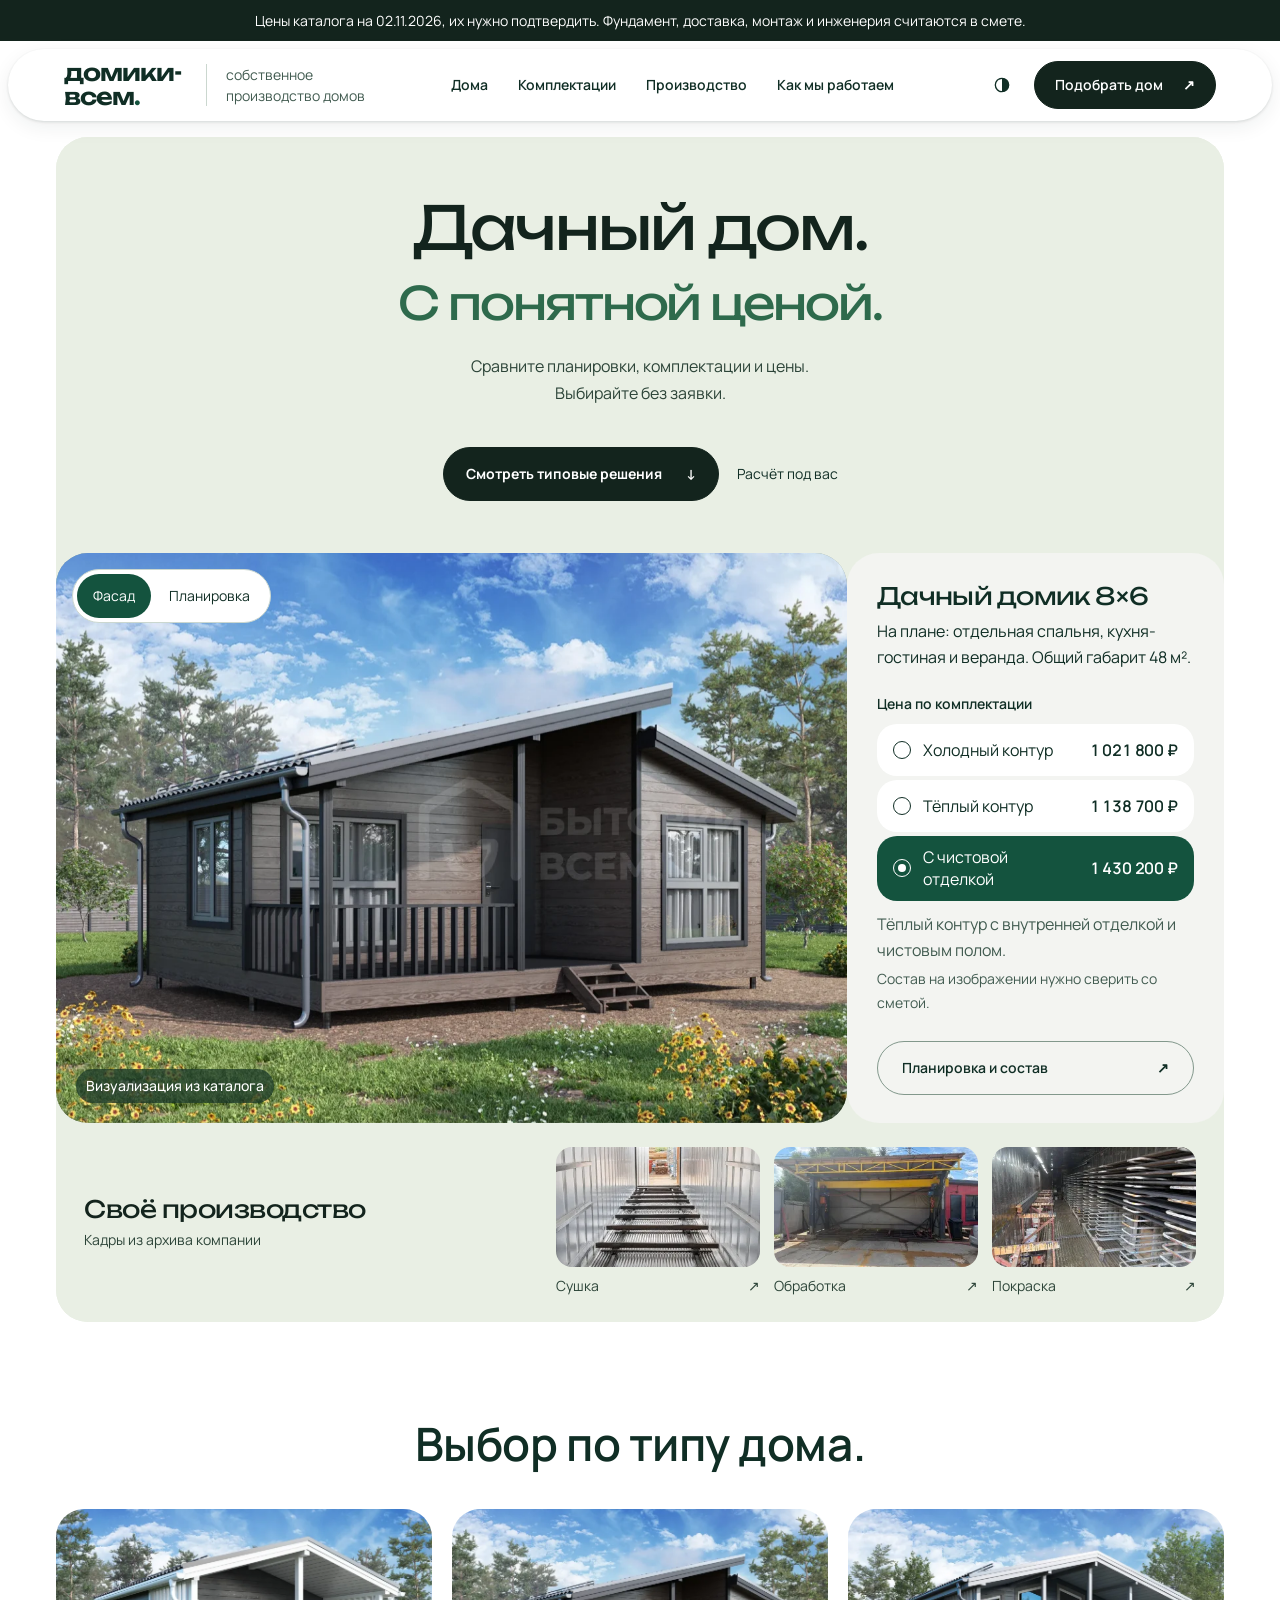
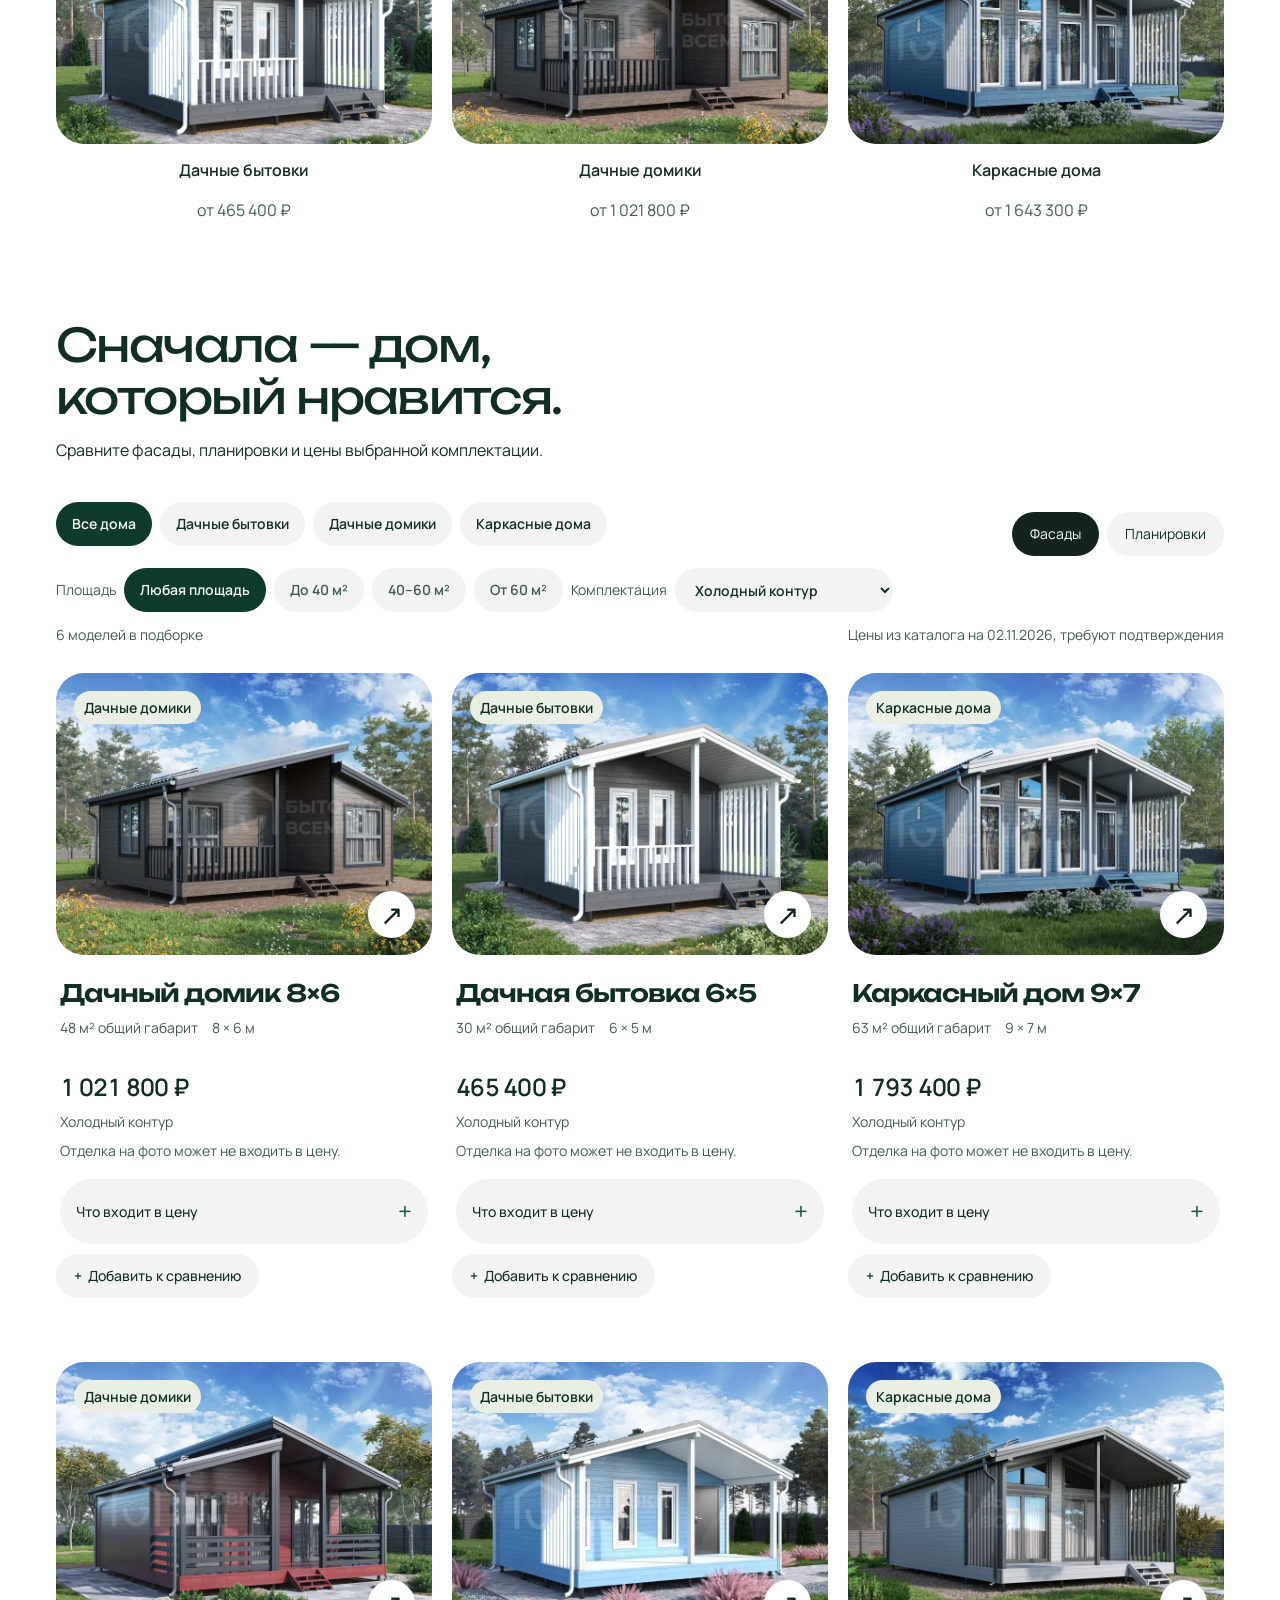
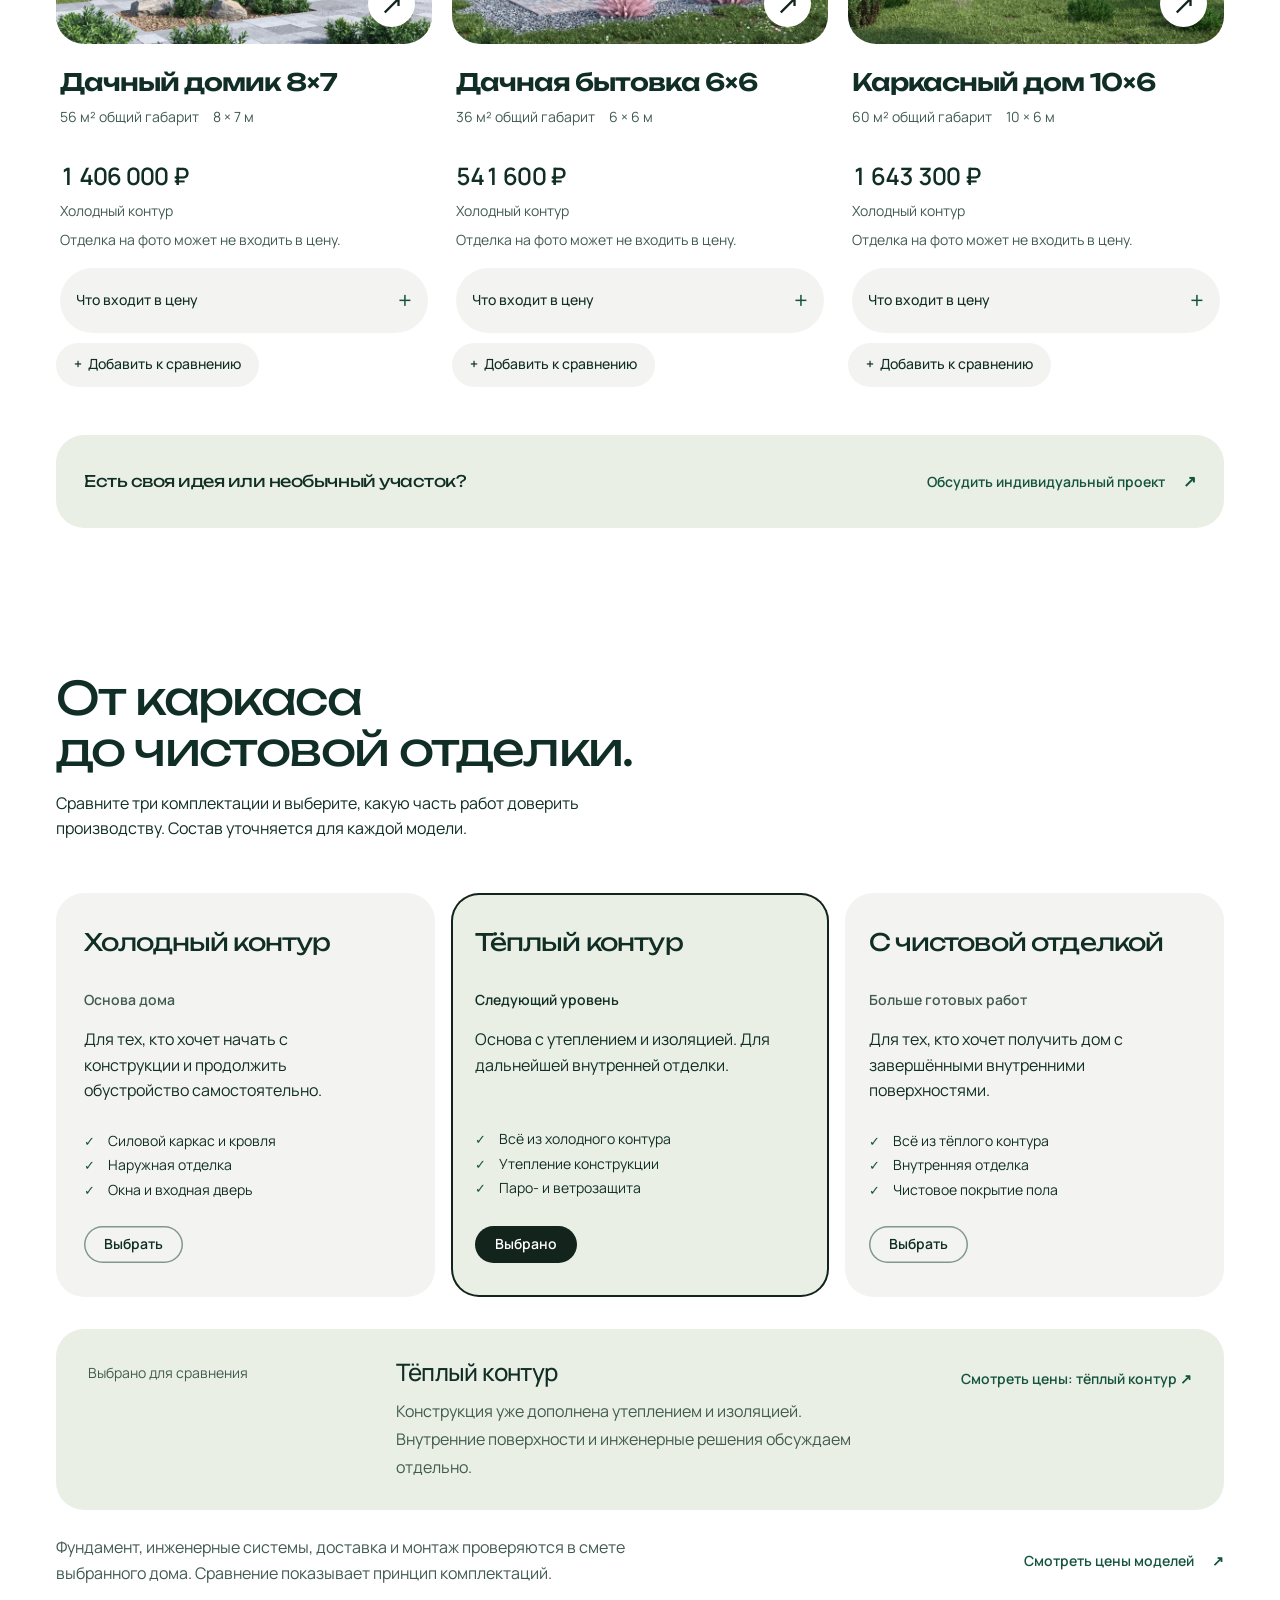
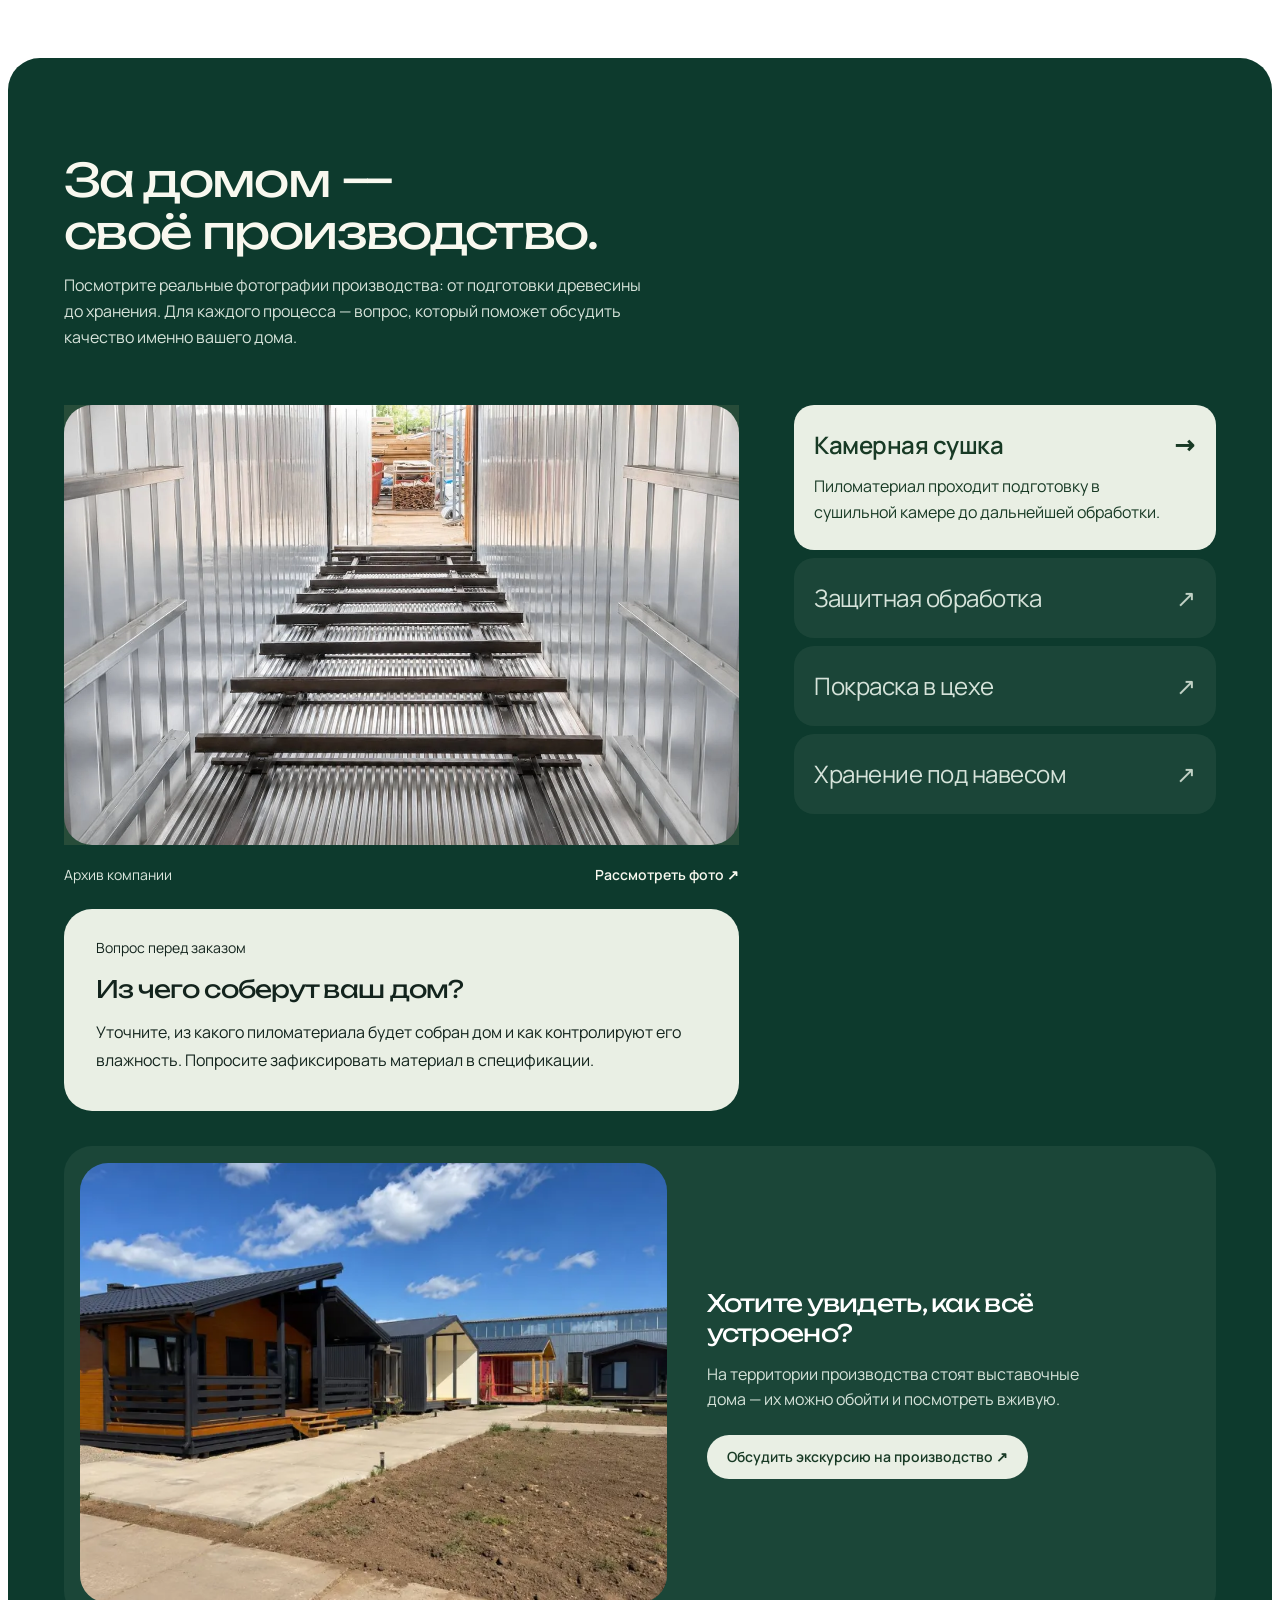
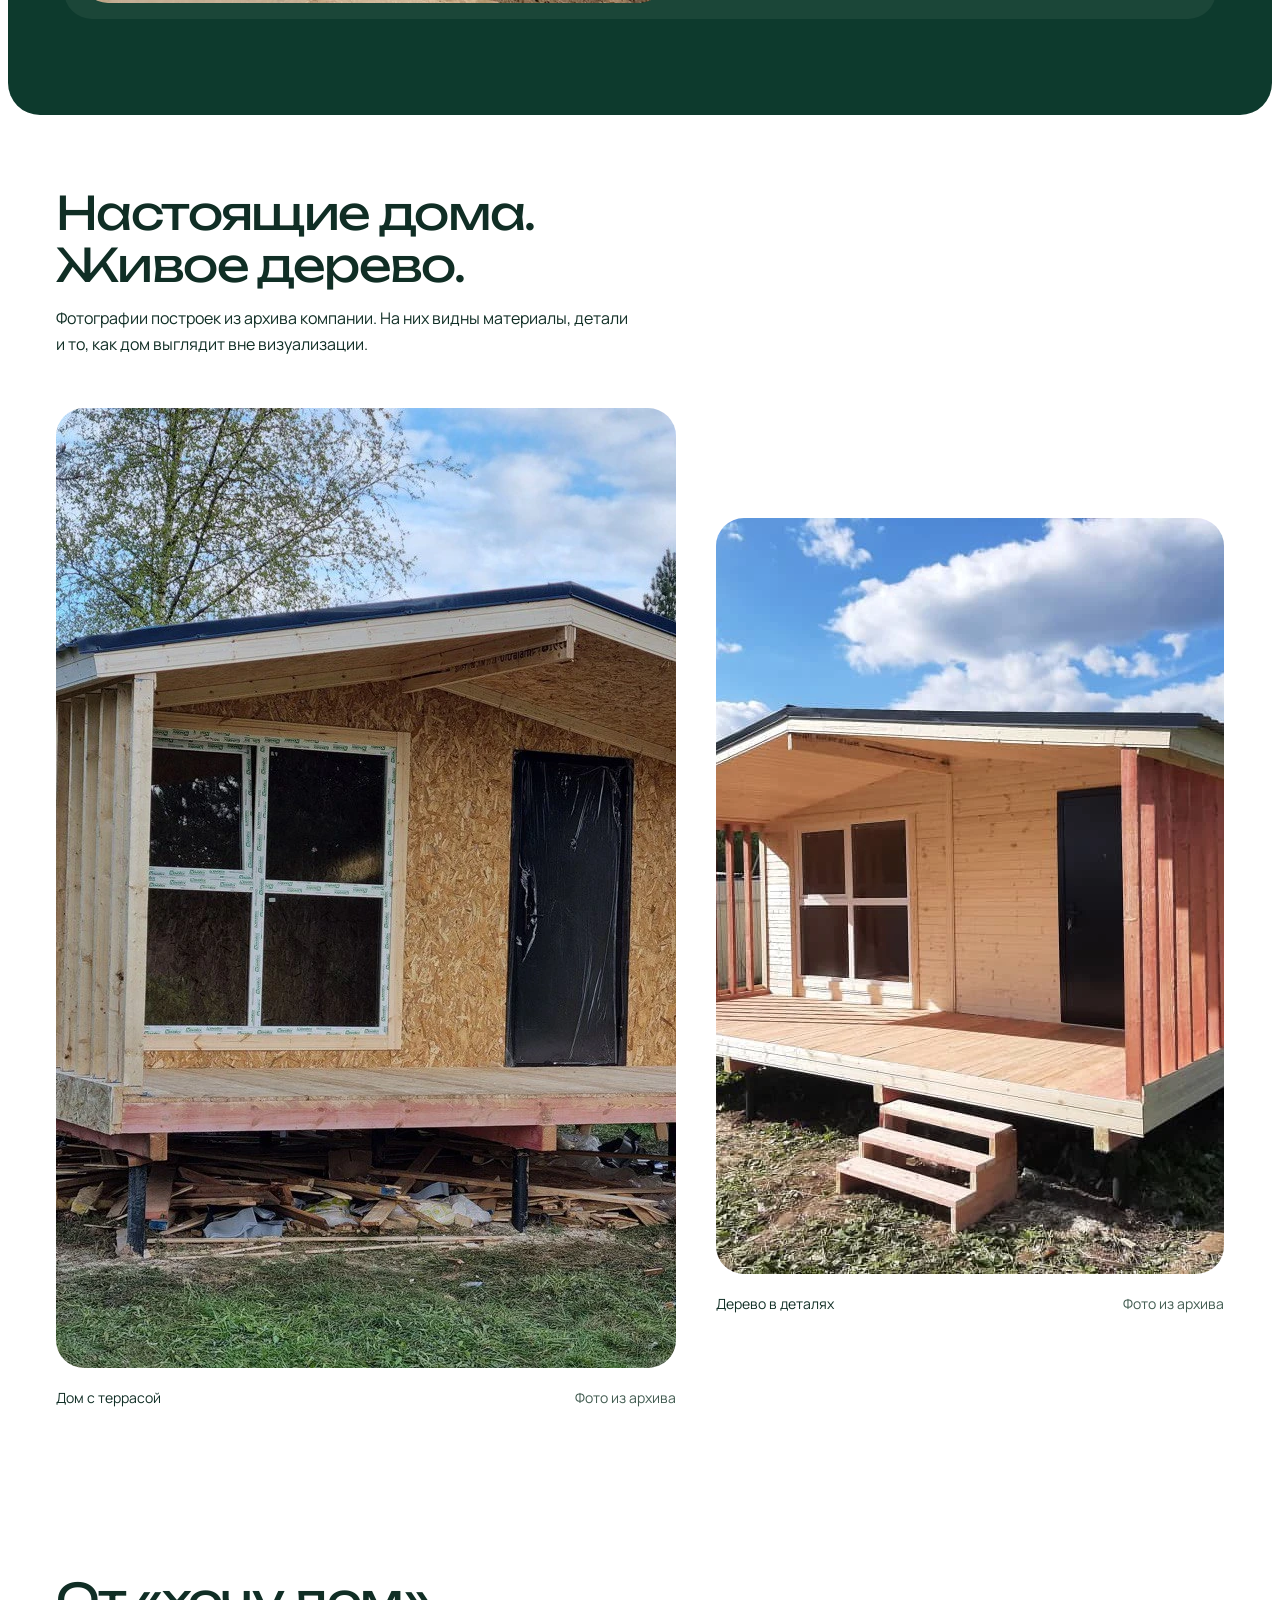
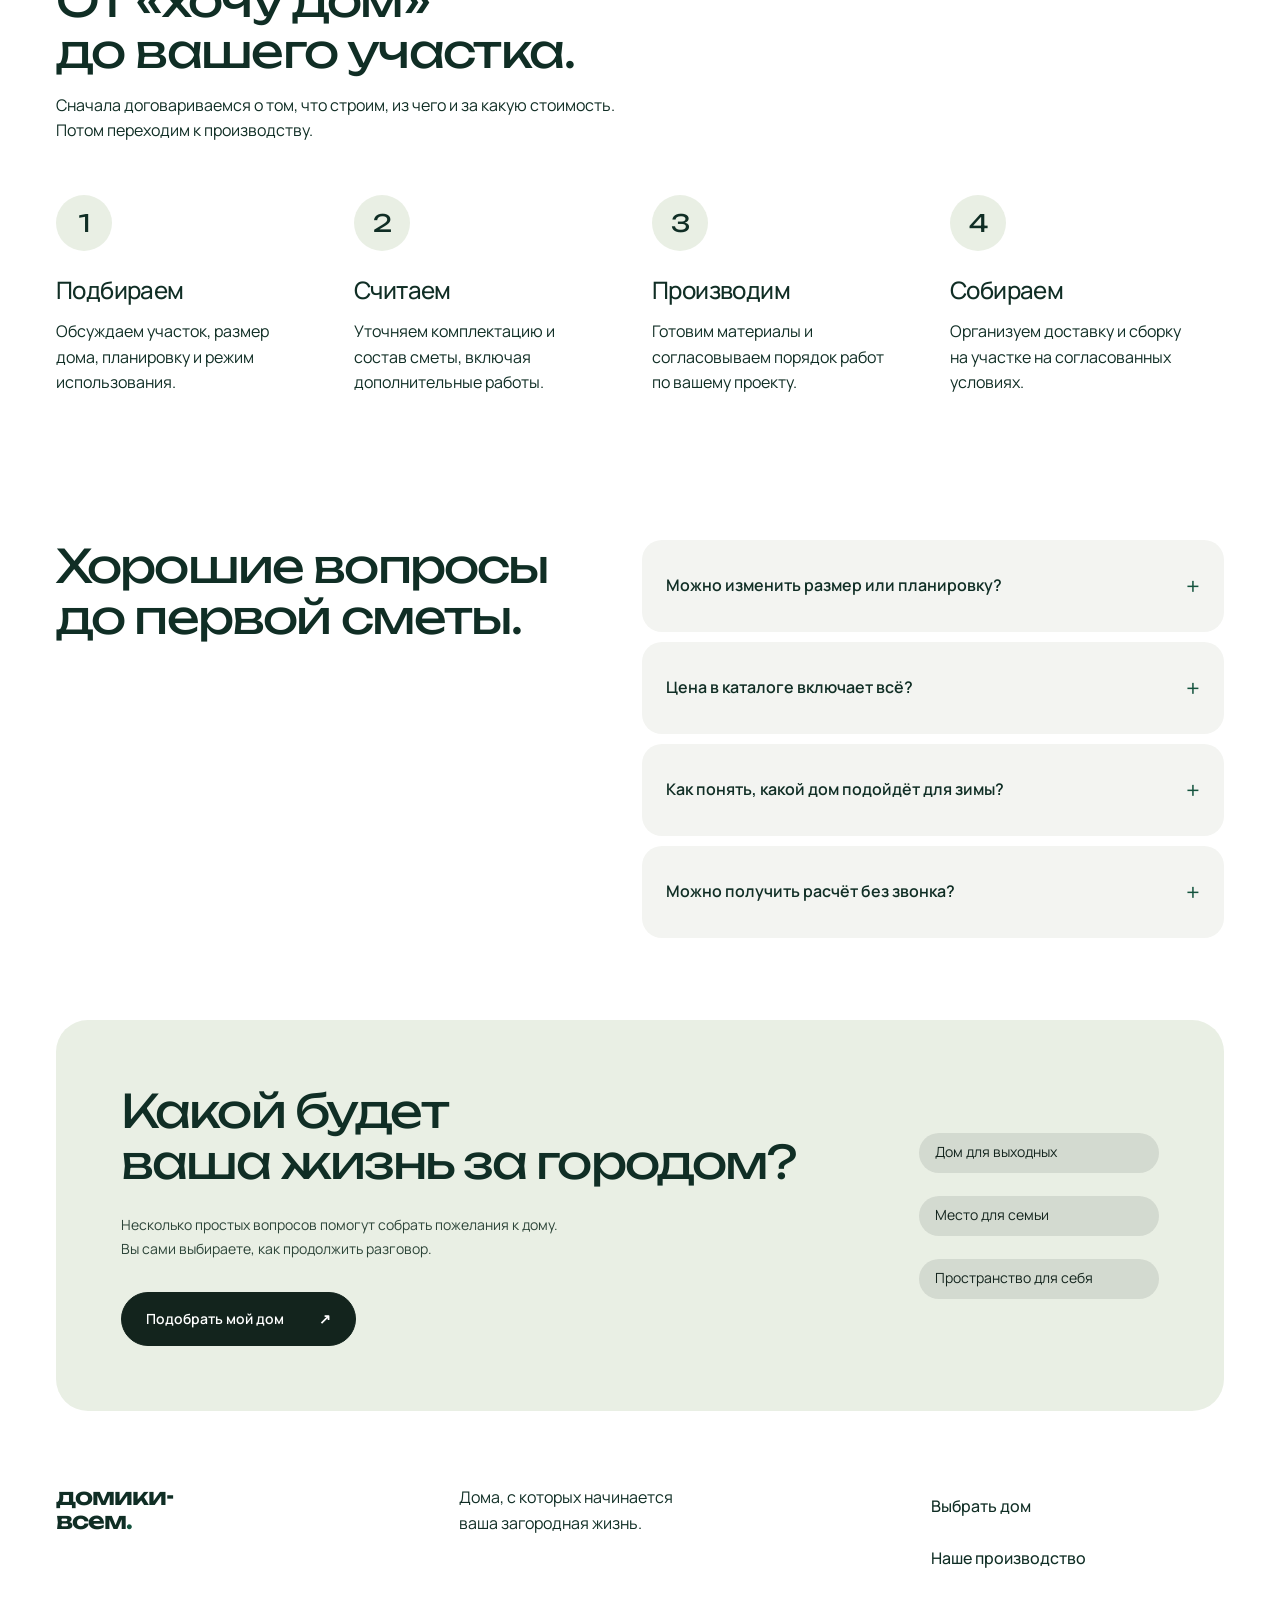
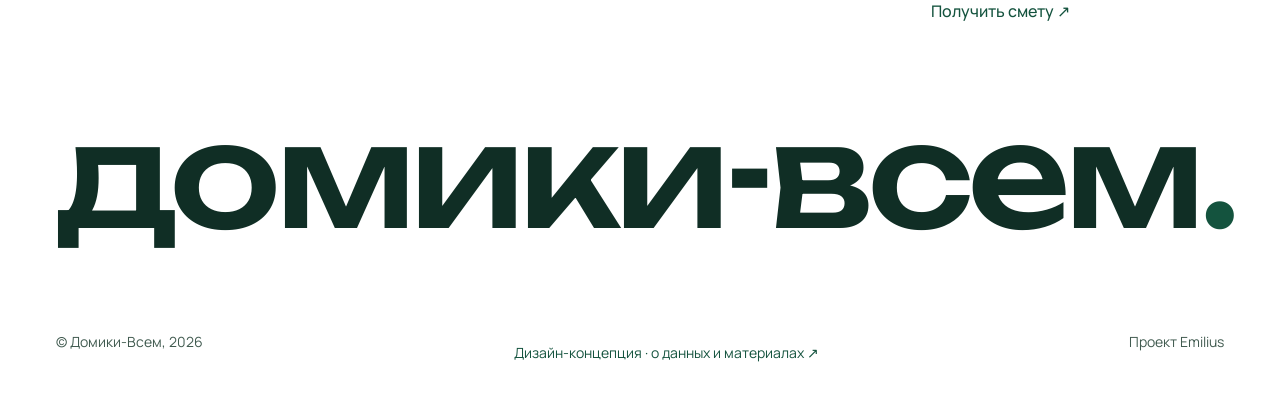
==== commit f0cec12a: "Update the store-style experiment page Co-Authored-By: Claude Opus 5.5 <noreply@anthropic.com>" ====
--- a/experiment/index.html
+++ b/experiment/index.html
@@ -9,7 +9,7 @@
 <link rel="preload" as="font" type="font/woff2" href="assets/unbounded-1.woff2?v=a682225d7b" crossorigin>
 <link rel="preload" as="font" type="font/woff2" href="assets/manrope-1.woff2?v=d3303a8d16" crossorigin>
 <link rel="stylesheet" href="fonts.css?v=c88b00edbe"><link rel="stylesheet" href="display-font.css?v=42f1547f35"><link rel="stylesheet" href="style.css?v=08215e1f0a"><link rel="stylesheet" href="identity.css?v=648a51b84f"><link rel="stylesheet" href="accessibility.css?v=626a3f6ead"><link rel="stylesheet" href="motion.css?v=b789228e05"><link rel="stylesheet" href="palette.css?v=3a1bd7988d"><link rel="stylesheet" href="hero.css?v=40826214f8">
-<link rel="stylesheet" href="store.css?v=24aaf1606e"><link rel="preload" as="image" href="assets/house-1-1.webp" imagesrcset="assets/hero-house-760.webp 760w, assets/hero-house-1200.webp 1200w, assets/house-1-1.webp 1600w" imagesizes="(max-width: 768px) 100vw, (max-width: 950px) calc(100vw - 72px), (max-width: 1100px) 660px, 900px">
+<link rel="stylesheet" href="store.css?v=8b6af80613"><link rel="preload" as="image" href="assets/house-1-1.webp" imagesrcset="assets/hero-house-760.webp 760w, assets/hero-house-1200.webp 1200w, assets/house-1-1.webp 1600w" imagesizes="(max-width: 768px) 100vw, (max-width: 950px) calc(100vw - 72px), (max-width: 1100px) 660px, 900px">
 </head>
 <body>
 <a class="skip" href="#main">К содержимому</a>
@@ -43,8 +43,8 @@
 </section>
 <section class="container store-types" aria-labelledby="store-types-title"><h2 id="store-types-title">Выбор по типу дома.</h2><div class="store-type-grid"><a class="store-type" href="#catalog" data-shop-category="products"><span class="store-type-media"><img src="assets/house-2-1.webp" srcset="assets/house-2-1-800.webp 800w, assets/house-2-1-1200.webp 1200w, assets/house-2-1.webp 1600w" sizes="(max-width: 600px) 160px, 420px" alt="" width="960" height="660" loading="lazy"></span><strong>Дачные бытовки</strong><span class="store-type-price">от 465 400 ₽</span></a><a class="store-type" href="#catalog" data-shop-category="homes"><span class="store-type-media"><img src="assets/house-1-1.webp" srcset="assets/house-1-1-800.webp 800w, assets/house-1-1-1200.webp 1200w, assets/house-1-1.webp 1600w" sizes="(max-width: 600px) 160px, 420px" alt="" width="960" height="660" loading="lazy"></span><strong>Дачные домики</strong><span class="store-type-price">от 1 021 800 ₽</span></a><a class="store-type" href="#catalog" data-shop-category="frame"><span class="store-type-media"><img src="assets/house-3-1.webp" srcset="assets/house-3-1-800.webp 800w, assets/house-3-1-1200.webp 1200w, assets/house-3-1.webp 1600w" sizes="(max-width: 600px) 160px, 420px" alt="" width="960" height="660" loading="lazy"></span><strong>Каркасные дома</strong><span class="store-type-price">от 1 643 300 ₽</span></a></div></section>
 <section class="section container catalog" id="catalog" aria-labelledby="catalog-title"><div class="section-heading"><div><h2 id="catalog-title">Сначала — дом, <br>который нравится.</h2></div><p class="section-intro">Сравните фасады, планировки и цены выбранной комплектации.</p></div>
-<div class="store-toolbar"><div class="catalog-controls"><div class="category-tabs" role="group" aria-label="Тип дома"><button class="filter active" data-category="all" aria-pressed="true">Все дома</button><button class="filter" data-category="products" aria-pressed="false">Дачные бытовки</button><button class="filter" data-category="homes" aria-pressed="false">Дачные домики</button><button class="filter" data-category="frame" aria-pressed="false">Каркасные дома</button></div></div>
-<details class="catalog-options" id="catalog-options" open><summary><span>Площадь и комплектация<small id="catalog-options-summary">Любая площадь · Холодный контур</small></span></summary><div class="catalog-options-panel"><label class="area-filter">Площадь <select id="area-filter" aria-label="Площадь дома"><option value="all">Любая</option><option value="small">До 40 м²</option><option value="medium">40–60 м²</option><option value="large">От 60 м²</option></select></label><div class="catalog-edition"><label for="catalog-edition">Комплектация</label><select id="catalog-edition"><option value="0">Холодный контур</option><option value="1">Тёплый контур</option><option value="2">С чистовой отделкой</option></select><p id="catalog-edition-note">Каркас, кровля, наружная отделка, окна и входная дверь. Состав уточняется по модели.</p></div><button class="button" id="catalog-options-done">Показать подборку</button></div></details><div class="catalog-view" role="group" aria-label="Изображения в каталоге"><span>Рассмотреть дома</span><div><button data-catalog-view="facade" aria-pressed="true">Фасады</button><button data-catalog-view="plan" aria-pressed="false">Планировки</button></div></div></div><div class="catalog-meta"><span id="catalog-count" aria-live="polite">Загружаем модели…</span><span>Цены из каталога на 02.11.2026, требуют подтверждения</span></div>
+<div class="store-toolbar"><div class="catalog-controls"><div class="category-tabs filter-row" role="group" aria-label="Тип дома"><button class="filter active" data-category="all" aria-pressed="true">Все дома</button><button class="filter" data-category="products" aria-pressed="false">Дачные бытовки</button><button class="filter" data-category="homes" aria-pressed="false">Дачные домики</button><button class="filter" data-category="frame" aria-pressed="false">Каркасные дома</button></div></div>
+<details class="catalog-options" id="catalog-options" open><summary><span>Площадь и комплектация<small id="catalog-options-summary">Любая площадь · Холодный контур</small></span></summary><div class="catalog-options-panel"><div class="area-filter" role="group" aria-labelledby="area-filter-label"><span id="area-filter-label">Площадь</span><div class="area-chips filter-row"><button class="filter active" data-area="all" aria-pressed="true">Любая площадь</button><button class="filter" data-area="small" aria-pressed="false">До 40 м²</button><button class="filter" data-area="medium" aria-pressed="false">40–60 м²</button><button class="filter" data-area="large" aria-pressed="false">От 60 м²</button></div></div><div class="catalog-edition"><label for="catalog-edition">Комплектация</label><select id="catalog-edition"><option value="0">Холодный контур</option><option value="1">Тёплый контур</option><option value="2">С чистовой отделкой</option></select><p id="catalog-edition-note">Каркас, кровля, наружная отделка, окна и входная дверь. Состав уточняется по модели.</p></div><button class="button" id="catalog-options-done">Показать подборку</button></div></details><div class="catalog-view" role="group" aria-label="Изображения в каталоге"><span>Рассмотреть дома</span><div><button data-catalog-view="facade" aria-pressed="true">Фасады</button><button data-catalog-view="plan" aria-pressed="false">Планировки</button></div></div></div><div class="catalog-meta"><span id="catalog-count" aria-live="polite">Загружаем модели…</span><span>Цены из каталога на 02.11.2026, требуют подтверждения</span></div>
 <div class="compare-tray" id="compare-tray" hidden><p id="compare-count" tabindex="-1" role="status"></p><div><button class="button" id="compare-open" disabled>Сравнить два дома</button><button class="text-button" id="compare-clear">Очистить</button></div></div><div class="model-grid" id="model-grid"></div><div id="catalog-empty" class="empty-state" hidden><h3>В этой подборке пока нет домов</h3><p>Попробуйте другую площадь или сбросьте фильтры.</p><button class="button outline" id="reset-filters">Показать все дома</button></div>
 <section id="house-comparison" class="house-comparison" aria-labelledby="comparison-title" hidden><h3 id="comparison-title" tabindex="-1">Два дома. Планировки и цены.</h3><p>Сравниваем габариты и цены комплектаций из каталога на 02.11.2026. Состав на фото и итоговую смету на участке нужно подтвердить.</p><div id="comparison-content"></div><button class="text-button" id="compare-return">← Вернуться к выбору домов</button></section><div class="catalog-help"><span>Есть своя идея или необычный участок?</span><button class="text-button" data-quiz>Обсудить индивидуальный проект <span aria-hidden="true">↗</span></button></div>
 </section>
@@ -62,5 +62,5 @@
 <footer class="footer container"><div class="footer-top"><a class="brand footer-brand" href="#"><span class="brand-name">домики-<span>всем<span class="brand-period">.</span></span></span></a><p>Дома, с которых начинается <br>ваша загородная жизнь.</p><nav aria-label="Навигация в подвале"><a href="#catalog">Выбрать дом</a><a href="#production">Наше производство</a><button class="text-button" data-quiz>Получить смету ↗</button></nav></div><div class="footer-signature" aria-hidden="true">домики-всем<span>.</span></div><div class="footer-bottom"><span>© Домики-Всем, 2026</span><button class="concept-link" id="concept-info">Дизайн-концепция · о данных и материалах ↗</button><span>Проект Emilius</span></div></footer>
 <dialog id="quiz-dialog" aria-labelledby="quiz-title"><div class="dialog-header"><span class="dialog-brand">домики-всем.</span><button class="icon-button close-dialog" aria-label="Закрыть подбор"><svg class="icon" viewBox="0 0 24 24" width="20" height="20" fill="none" stroke="currentColor" stroke-width="1.6" stroke-linecap="round" aria-hidden="true" focusable="false"><path d="M6 6l12 12M18 6L6 18"/></svg></button></div><div id="quiz-content"></div></dialog>
 <dialog id="info-dialog" aria-labelledby="info-title"><div class="dialog-header"><span class="dialog-brand">О проекте</span><button class="icon-button close-info" aria-label="Закрыть информацию"><svg class="icon" viewBox="0 0 24 24" width="20" height="20" fill="none" stroke="currentColor" stroke-width="1.6" stroke-linecap="round" aria-hidden="true" focusable="false"><path d="M6 6l12 12M18 6L6 18"/></svg></button></div><div class="info-content"><h2 id="info-title">Увидеть будущий сайт <br>до его запуска.</h2><p>Это самостоятельная интерактивная концепция редизайна, подготовленная Emilius по переписке проекта. Она не заменяет действующий сайт компании.</p><p>Выбранные модели, параметры и цены взяты из открытого каталога 2 ноября 2026 года. Их актуальность и состав комплектаций требуют подтверждения. Фотографии и визуализации взяты из материалов компании и её сайта.</p><p>Формы работают в демонстрационном режиме. Данные никуда не отправляются и не сохраняются после закрытия страницы. Можно скачать пример своей заявки.</p><a href="https://bytovki-vsem.ru/" target="_blank" rel="noopener" class="button outline">Открыть действующий сайт ↗</a></div></dialog>
-<script src="app.js?v=8363c82d34" defer></script>
+<script src="app.js?v=693a238d0d" defer></script>
 </body></html>
--- a/experiment/store.css
+++ b/experiment/store.css
@@ -522,3 +522,16 @@
 @media(max-width:768px){.production-visit.has-photo{grid-template-columns:1fr;gap:20px;padding:12px 12px 24px}.production-visit-copy{padding:0 8px}.production-visit.has-photo .production-visit-copy>p{font-size:21px}}
 /* Fix: outline buttons on hover took the dark fill of the main buttons but kept dark text, so the label vanished. Now they invert fully. */
 @media(hover:hover){.button.outline:hover{background:var(--action);border-color:var(--action);color:var(--action-ink)}}
+/* Catalog filters: house type and area are chips; on a phone each set is one swipeable row so the houses show sooner. */
+.area-chips{display:flex;gap:8px}
+.area-chips .filter{min-height:44px;padding:8px 16px;white-space:nowrap}
+@media(max-width:768px){
+ .store-toolbar .catalog-controls,.store-toolbar .catalog-options{width:100%;min-width:0}
+ .catalog .filter-row{display:flex;flex-wrap:nowrap;gap:8px;width:auto;margin:0 -20px;padding:0 20px;overflow-x:auto;overscroll-behavior-x:contain;scroll-snap-type:x proximity;scroll-padding-inline:20px;scrollbar-width:none}
+ .catalog .filter-row::-webkit-scrollbar{display:none}
+ .catalog .filter-row .filter{flex:0 0 auto;white-space:nowrap;text-align:center;padding:10px 16px;scroll-snap-align:start}
+ .catalog .store-toolbar .area-filter{display:block;min-width:0}
+ .store-toolbar #area-filter-label{position:absolute;width:1px;height:1px;overflow:hidden;clip-path:inset(50%);white-space:nowrap}
+}
+@media(max-width:768px){.store-toolbar .catalog-options{order:2}.store-toolbar .catalog-view{order:3}}
+@media(max-width:768px){.catalog .filter-row{margin:0;padding:0 0 0 0;scroll-padding-inline:0;-webkit-mask-image:linear-gradient(90deg,#000 calc(100% - 28px),transparent);mask-image:linear-gradient(90deg,#000 calc(100% - 28px),transparent)}.catalog .filter-row .filter:last-child{margin-right:24px}}
